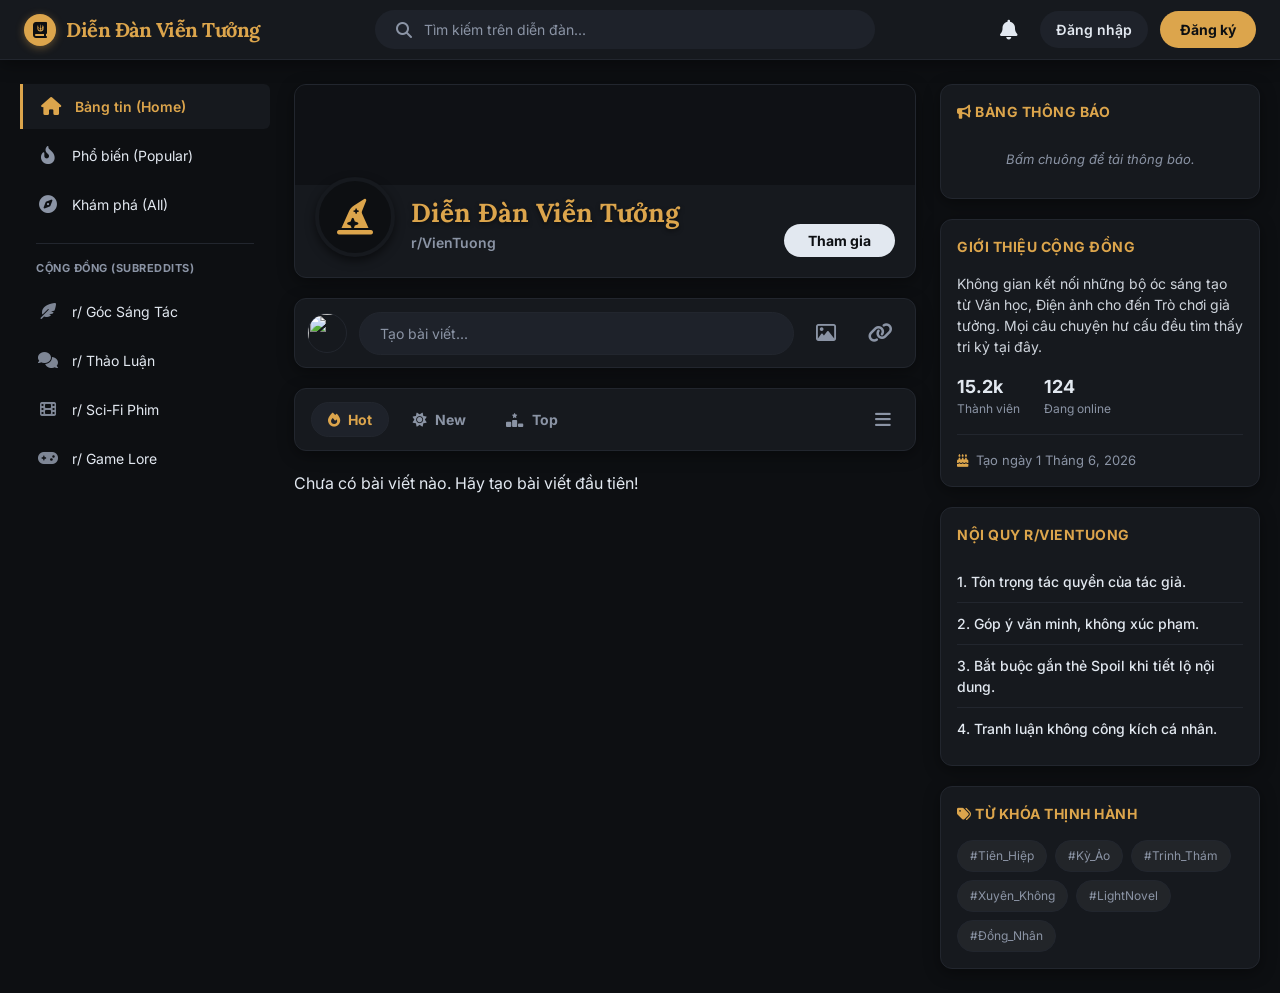
==== index.html @ e47eb73b "Dark-gold theme and layout revamp Unify login and site styles to a dark modern / dark-gold theme. Up" ====
﻿<!DOCTYPE html>
<html lang="vi">
<head>
    <meta charset="UTF-8">
    <meta name="viewport" content="width=device-width, initial-scale=1.0">
    <title>Diễn Đàn Viễn Tưởng</title>
    <link rel="stylesheet" href="css/style.css">
    <link rel="stylesheet" href="https://cdnjs.cloudflare.com/ajax/libs/font-awesome/6.5.1/css/all.min.css" />
</head>
<body>

    <header class="header">
        <div class="header-content">
            <a href="index.html" class="logo">
                <div class="logo-icon-bg"><i class="fa-solid fa-book-journal-whills"></i></div>
                <span>Diễn Đàn Viễn Tưởng</span>
            </a>

            <form id="searchForm" class="search-bar">
                <i class="fa-solid fa-magnifying-glass"></i>
                <input type="text" id="searchInput" placeholder="Tìm kiếm trên diễn đàn...">
            </form>

            <div class="header-actions">
                <div class="notifications">
                    <button id="notifToggle" class="btn-notif">
                        <i class="fa-solid fa-bell"></i>
                        <span id="notifCount" class="notif-count hidden">0</span>
                    </button>
                </div>

                <div id="userInfo" class="user-info hidden">
                    <img id="userAvatar" src="https://images.unsplash.com/photo-1534528741775-53994a69daeb?q=80&w=100&auto=format&fit=crop" class="user-avatar" alt="User">
                    <div class="user-text">
                        <span id="userName" class="user-name">Administrator</span>
                        <span class="user-karma">1.2k karma</span>
                    </div>
                    <a id="adminLink" href="admin.html" class="btn-admin hidden">Admin</a>
                    <button id="logoutButton" class="btn-logout"><i class="fa-solid fa-arrow-right-from-bracket"></i></button>
                </div>
                
                <a href="./login.html" id="loginBtn" class="btn-login">Đăng nhập</a>
                <a href="./register.html" id="registerBtn" class="btn-register">Đăng ký</a>
            </div>
        </div>
    </header>

    <div class="app-container">
        
        <aside class="sidebar">
            <nav class="nav-menu">
                <ul class="menu-group">
                    <li><a href="index.html" class="active"><i class="fa-solid fa-house"></i> Bảng tin (Home)</a></li>
                    <li><a href="popular.html"><i class="fa-solid fa-fire-flame-curved"></i> Phổ biến (Popular)</a></li>
                    <li><a href="discover.html"><i class="fa-solid fa-compass"></i> Khám phá (All)</a></li>
                </ul>

                <div class="nav-divider"></div>
                <h4 class="nav-title">CỘNG ĐỒNG (SUBREDDITS)</h4>
                
                <ul class="menu-group">
                    <li><a href="#"><i class="fa-solid fa-feather-pointed sub-icon"></i> r/ Góc Sáng Tác</a></li>
                    <li><a href="#"><i class="fa-solid fa-comments sub-icon"></i> r/ Thảo Luận</a></li>
                    <li><a href="#"><i class="fa-solid fa-film sub-icon"></i> r/ Sci-Fi Phim</a></li>
                    <li><a href="#"><i class="fa-solid fa-gamepad sub-icon"></i> r/ Game Lore</a></li>
                </ul>
            </nav>
        </aside>

        <main class="main-content">
            
            <div class="subreddit-header">
                <div class="sub-banner"></div>
                <div class="sub-info-bar">
                    <div class="sub-icon-large"><i class="fa-solid fa-hat-wizard"></i></div>
                    <div class="sub-titles">
                        <h1 class="sub-name">Diễn Đàn Viễn Tưởng</h1>
                        <p class="sub-slug">r/VienTuong</p>
                    </div>
                    <button class="btn-join">Tham gia</button>
                </div>
            </div>

            <div class="post-toolbar reddit-create-bar">
                <img src="https://images.unsplash.com/photo-1506794778202-cad84cf45f1d?q=80&w=100&auto=format&fit=crop" class="toolbar-avatar" alt="">
                <button id="openCreatePost" class="btn-create-input">Tạo bài viết...</button>
                <button class="icon-btn"><i class="fa-regular fa-image"></i></button>
                <button class="icon-btn"><i class="fa-solid fa-link"></i></button>
            </div>

            <div id="createPostCard" class="create-post-card hidden">
                <div class="create-header">
                    <h3>Tạo bài viết</h3>
                    <button class="btn-draft">Bản nháp</button>
                </div>
                <form id="createPostForm" class="create-post-form">
                    <input id="postCommunity" type="text" class="input-title" placeholder="Chọn cộng đồng (vd: r/VienTuong)" required>
                    <input id="postTitle" type="text" class="input-title" placeholder="Tiêu đề" required>
                    
                    <div class="format-toolbar">
                        <i class="fa-solid fa-bold"></i><i class="fa-solid fa-italic"></i><i class="fa-solid fa-link"></i>
                    </div>
                    <textarea id="postContent" placeholder="Nội dung (tùy chọn)..." rows="6" required></textarea>
                    
                    <input id="postImage" type="url" class="input-title" placeholder="URL ảnh (tùy chọn)">
                    
                    <div class="form-footer">
                        <button type="submit" class="btn-submit">Đăng bài</button>
                    </div>
                </form>
            </div>

            <form id="filterForm" class="feed-filters reddit-filters">
                <button type="button" class="filter-btn active" data-filter="trending"><i class="fa-solid fa-fire"></i> Hot</button>
                <button type="button" class="filter-btn" data-filter="newest"><i class="fa-solid fa-sun"></i> New</button>
                <button type="button" class="filter-btn" data-filter="top"><i class="fa-solid fa-ranking-star"></i> Top</button>
                <button class="layout-btn"><i class="fa-solid fa-bars"></i></button>
            </form>

            <div class="post-feed" id="post-feed-container"></div>
        </main>

        <aside class="right-widgets">
            
            <div class="widget-card">
                <h4 class="widget-title"><i class="fa-solid fa-bullhorn"></i> Bảng Thông Báo</h4>
                <div class="notif-board-content hidden" id="notifDropdown">
                    <p class="notif-empty">Bấm chuông để tải thông báo.</p>
                </div>
            </div>

            <div class="widget-card about-community">
                <div class="about-header">
                    <h4 class="widget-title">Giới thiệu cộng đồng</h4>
                </div>
                <p class="about-desc">Không gian kết nối những bộ óc sáng tạo từ Văn học, Điện ảnh cho đến Trò chơi giả tưởng. Mọi câu chuyện hư cấu đều tìm thấy tri kỷ tại đây.</p>
                <div class="about-stats">
                    <div class="stat"><span class="num">15.2k</span><span class="label">Thành viên</span></div>
                    <div class="stat"><span class="num">124</span><span class="label">Đang online</span></div>
                </div>
                <div class="about-date"><i class="fa-solid fa-cake-candles"></i> Tạo ngày 1 Tháng 6, 2026</div>
            </div>

            <div class="widget-card rules-card">
                <h4 class="widget-title">Nội quy r/VienTuong</h4>
                <ol class="reddit-rules">
                    <li>1. Tôn trọng tác quyền của tác giả.</li>
                    <li>2. Góp ý văn minh, không xúc phạm.</li>
                    <li>3. Bắt buộc gắn thẻ Spoil khi tiết lộ nội dung.</li>
                    <li>4. Tranh luận không công kích cá nhân.</li>
                </ol>
            </div>

            <div class="widget-card">
                <h4 class="widget-title"><i class="fa-solid fa-tags"></i> Từ khóa thịnh hành</h4>
                <div class="tag-cloud">
                    <span class="tag">#Tiên_Hiệp</span>
                    <span class="tag">#Kỳ_Ảo</span>
                    <span class="tag">#Trinh_Thám</span>
                    <span class="tag">#Xuyên_Không</span>
                    <span class="tag">#LightNovel</span>
                    <span class="tag">#Đồng_Nhân</span>
                </div>
            </div>

        </aside>

    </div>

    <template id="postTemplate">
        <div class="post-card js-post-card reddit-post-card" data-post-id="" data-tags="">
            
            <div class="vote-column">
                <button class="vote-btn upvote"><i class="fa-solid fa-caret-up"></i></button>
                <span class="vote-count js-like-count">0</span>
                <button class="vote-btn downvote"><i class="fa-solid fa-caret-down"></i></button>
            </div>

            <div class="post-content-area">
                <div class="post-header">
                    <img src="" class="user-avatar-small js-avatar" alt="User">
                    <div class="post-meta">
                        <span class="post-community">r/VienTuong</span>
                        <span class="separator">•</span>
                        <span class="post-author">Đăng bởi u/<span class="js-author">Author</span></span>
                        <span class="post-time js-time">Time</span>
                    </div>
                    <button class="btn-join-small js-btn-options"><i class="fa-solid fa-ellipsis"></i></button>
                </div>

                <h2 class="post-title js-title">Tiêu đề bài viết</h2>
                <div class="post-tags js-tags-container"></div>
                <p class="post-snippet js-content">Nội dung bài viết...</p>
                <img class="post-image js-image hidden" src="" alt="Ảnh bài viết">
                
                <div class="post-actions">
                    <button class="action-btn js-btn-like" style="display:none;"></button> 
                    <button class="action-btn js-btn-comment">
                        <i class="fa-regular fa-message"></i> 
                        <span class="js-comment-count">0</span> Bình luận
                    </button>
                    <button class="action-btn js-btn-share">
                        <i class="fa-solid fa-share"></i> Chia sẻ
                    </button>
                    <button class="action-btn">
                        <i class="fa-regular fa-bookmark"></i> Lưu
                    </button>
                </div>
            </div>
        </div>
    </template>

    <script type="module" src="js/main.js"></script>
</body>
</html>
---- css/style.css ----
/* =========================================
   DIỄN ĐÀN VIỄN TƯỞNG - REDDIT LAYOUT + DARK GOLD THEME
   Bản Phối Trộn Hoàn Hảo (UI Mạng xã hội + Vibe Viễn Tưởng)
   ========================================= */

@import url('https://fonts.googleapis.com/css2?family=Inter:wght@400;500;600;700&family=Lora:ital,wght@0,400;0,600;0,700;1,400&display=swap');

:root {
    --bg-body: #0D0F12;       
    --bg-surface: #16191E;    
    --bg-hover: #1E222A;      
    --text-main: #E2E8F0;     
    --text-muted: #8B94A5;    
    --border: #22262E;        
    --primary: #DCA54C;       
    --primary-hover: #C59342;
    --primary-bg: rgba(220, 165, 76, 0.1); 
    --danger: #EF4444;   
    --radius-sm: 6px;
    --radius-md: 12px;
    --radius-pill: 9999px;
    --shadow-soft: 0 4px 16px rgba(0, 0, 0, 0.4);
}

* { margin: 0; padding: 0; box-sizing: border-box; font-family: 'Inter', sans-serif; }
body { background-color: var(--bg-body); color: var(--text-main); line-height: 1.5; overflow-y: scroll; overflow-x: hidden; }
a { text-decoration: none; color: inherit; }
.hidden { display: none !important; }

.logo span, .sub-name, .elegant-title { font-family: 'Lora', serif; font-weight: 700; color: var(--primary); }

/* HEADER */
.header { background-color: var(--bg-surface); border-bottom: 1px solid var(--border); position: fixed; top: 0; left: 0; width: 100%; height: 60px; z-index: 100; box-shadow: var(--shadow-soft);}
.header-content { max-width: 100%; padding: 0 24px; height: 100%; display: flex; align-items: center; justify-content: space-between; gap: 16px; }

.logo { display: flex; align-items: center; gap: 10px; font-size: 20px; letter-spacing: -0.5px;}
.logo-icon-bg { background: var(--primary); color: #0D0F12; width: 32px; height: 32px; border-radius: 50%; display: flex; align-items: center; justify-content: center; font-size: 16px; box-shadow: 0 2px 8px rgba(220, 165, 76, 0.4);}

/* Search Bar */
.search-bar { display: flex; align-items: center; background: var(--bg-hover); border-radius: var(--radius-pill); padding: 10px 20px; width: 100%; max-width: 500px; border: 1px solid transparent; transition: 0.2s; }
.search-bar:hover, .search-bar:focus-within { background: var(--bg-body); border-color: var(--primary); box-shadow: 0 0 0 2px var(--primary-bg);}
.search-bar i { color: var(--text-muted); margin-right: 12px; font-size: 16px;}
.search-bar input { border: none; background: transparent; outline: none; width: 100%; font-size: 14px; color: var(--text-main); }
.search-bar input::placeholder { color: var(--text-muted); }

.header-actions { display: flex; align-items: center; gap: 12px; }

.btn-notif { background: transparent; border: none; font-size: 20px; color: var(--text-main); cursor: pointer; padding: 6px 10px; border-radius: var(--radius-sm); transition: 0.2s; position: relative;}
.btn-notif:hover { background: var(--bg-hover); color: var(--primary);}
.notif-count { position: absolute; top: 2px; right: 2px; background: var(--danger); color: white; font-size: 10px; font-weight: bold; padding: 0 4px; border-radius: var(--radius-pill); }

.user-info { display: flex; align-items: center; gap: 8px; padding: 4px 10px; border-radius: var(--radius-pill); border: 1px solid transparent; cursor: pointer; transition: 0.2s;}
.user-info:hover { background: var(--bg-hover); border-color: var(--border); }
.user-avatar { width: 30px; height: 30px; border-radius: 50%; object-fit: cover; background: var(--bg-body); border: 1px solid var(--border); color: transparent; text-indent: -9999px;}
.user-text { display: flex; flex-direction: column; }
.user-name { font-size: 13px; font-weight: 600; color: var(--text-main); }
.user-karma { font-size: 11px; color: var(--primary); }

.btn-logout { background: transparent; border: none; color: var(--text-muted); cursor: pointer; padding: 6px 10px; border-radius: var(--radius-sm); transition: 0.2s;}
.btn-logout:hover { background: var(--bg-hover); color: var(--danger); }

.btn-login { font-weight: 600; font-size: 14px; padding: 8px 16px; border-radius: var(--radius-pill); background: var(--bg-hover); color: var(--text-main); transition: 0.2s;}
.btn-login:hover { background: var(--border); color: var(--primary);}
.btn-register { background: var(--primary); color: #0D0F12; font-weight: 700; font-size: 14px; padding: 8px 20px; border-radius: var(--radius-pill); transition: 0.2s;}
.btn-register:hover { background: var(--primary-hover); transform: translateY(-1px);}

/* APP CONTAINER */
.app-container { display: flex; justify-content: center; max-width: 1240px; margin: 60px auto 0; padding: 24px 0; gap: 24px; }

/* SIDEBAR */
.sidebar { width: 250px; position: sticky; top: 84px; align-self: flex-start; }
.nav-menu ul { list-style: none; display: flex; flex-direction: column; gap: 4px;}
.nav-menu li a { display: flex; align-items: center; gap: 12px; padding: 12px 16px; border-radius: var(--radius-sm); color: var(--text-main); font-size: 14px; transition: 0.2s;}
.nav-menu li a i { font-size: 18px; width: 24px; color: var(--text-muted); transition: 0.2s; text-align: center;}
.nav-menu li a:hover { background: var(--bg-surface); color: var(--primary);}
.nav-menu li a:hover i { color: var(--primary); }
.nav-menu li a.active { background: var(--bg-surface); font-weight: 600; color: var(--primary); border-left: 3px solid var(--primary); border-radius: 0 var(--radius-sm) var(--radius-sm) 0;}
.nav-menu li a.active i { color: var(--primary); }

.nav-divider { height: 1px; background: var(--border); margin: 16px; }
.nav-title { font-size: 11px; font-weight: 700; color: var(--text-muted); text-transform: uppercase; margin: 0 0 12px 16px; letter-spacing: 0.5px;}
.sub-icon { color: var(--primary); font-size: 16px !important; font-weight: 700; opacity: 0.9;}

/* MAIN CONTENT */
.main-content { flex-grow: 1; max-width: 680px !important; }

/* SUBREDDIT HEADER */
.subreddit-header { background: var(--bg-surface); border: 1px solid var(--border); border-radius: var(--radius-md); margin-bottom: 20px; overflow: hidden; box-shadow: var(--shadow-soft);}
.sub-banner { height: 100px; background: url('https://images.unsplash.com/photo-1481627834876-b7833e8f5570?q=80&w=800&auto=format&fit=crop') center/cover; position: relative;}
.sub-banner::before { content: ''; position: absolute; inset: 0; background: rgba(13, 15, 18, 0.7); }
.sub-info-bar { padding: 12px 20px 20px; display: flex; align-items: flex-end; gap: 16px; position: relative; }
.sub-icon-large { width: 80px; height: 80px; border-radius: 50%; border: 4px solid var(--bg-surface); background: var(--bg-body); color: var(--primary); display: flex; justify-content: center; align-items: center; font-size: 36px; margin-top: -48px; z-index: 2; box-shadow: 0 4px 10px rgba(0,0,0,0.5);}
.sub-titles { flex-grow: 1; margin-bottom: 4px;}
.sub-name { font-size: 26px; line-height: 1.2; text-shadow: 0 2px 4px rgba(0,0,0,0.5);}
.sub-slug { font-size: 14px; font-weight: 600; color: var(--text-muted); margin-top: 4px; }
.btn-join { background: var(--text-main); color: var(--bg-body); border: none; padding: 8px 24px; border-radius: var(--radius-pill); font-weight: 700; font-size: 14px; cursor: pointer; transition: 0.2s;}
.btn-join:hover { background: white; transform: translateY(-1px);}

/* CREATE POST BAR */
.reddit-create-bar { display: flex; align-items: center; gap: 12px; background: var(--bg-surface); border: 1px solid var(--border); border-radius: var(--radius-md); padding: 12px; margin-bottom: 20px; box-shadow: var(--shadow-soft);}
.toolbar-avatar { width: 40px; height: 40px; border-radius: 50%; object-fit: cover; border: 1px solid var(--border); color: transparent;}
.btn-create-input { flex-grow: 1; background: var(--bg-hover); border: 1px solid var(--border); border-radius: var(--radius-pill); padding: 12px 20px; color: var(--text-muted); text-align: left; cursor: pointer; transition: 0.2s; font-size: 14px;}
.btn-create-input:hover { background: var(--bg-body); border-color: var(--primary); color: var(--text-main);}
.icon-btn { background: transparent; border: none; color: var(--text-muted); font-size: 20px; padding: 10px; border-radius: 50%; cursor: pointer; transition: 0.2s;}
.icon-btn:hover { background: var(--bg-hover); color: var(--primary);}

/* FORM ĐĂNG BÀI ẨN */
.create-post-card { background: var(--bg-surface); border: 1px solid var(--border); border-radius: var(--radius-md); padding: 20px; margin-bottom: 20px; box-shadow: var(--shadow-soft);}
.create-header { display: flex; justify-content: space-between; align-items: center; border-bottom: 1px solid var(--border); padding-bottom: 16px; margin-bottom: 16px; }
.create-header h3 { font-size: 18px; font-weight: 700; color: var(--primary); }
.btn-draft { background: transparent; border: 1px solid var(--text-muted); color: var(--text-main); padding: 6px 16px; border-radius: var(--radius-pill); font-weight: 600; font-size: 12px; cursor: pointer;}
.btn-draft:hover { border-color: var(--text-main); }
.create-post-form { display: flex; flex-direction: column; gap: 12px; }
.input-title { width: 100%; background: var(--bg-body); border: 1px solid var(--border); border-radius: var(--radius-sm); padding: 12px 16px; color: var(--text-main); font-size: 14px;}
.input-title:focus { border-color: var(--primary); outline: none; box-shadow: 0 0 0 2px var(--primary-bg);}
.format-toolbar { background: var(--bg-hover); padding: 10px 16px; border: 1px solid var(--border); border-bottom: none; border-radius: var(--radius-sm) var(--radius-sm) 0 0; display: flex; gap: 16px; color: var(--text-muted);}
#postContent { width: 100%; background: var(--bg-body); border: 1px solid var(--border); border-radius: 0 0 var(--radius-sm) var(--radius-sm); padding: 16px; color: var(--text-main); font-size: 15px; outline: none; resize: vertical; line-height: 1.6;}
#postContent:focus { border-color: var(--primary); }
.form-footer { display: flex; justify-content: flex-end; padding-top: 8px;}
.btn-submit { background: var(--primary); color: #0D0F12; padding: 10px 24px; border: none; border-radius: var(--radius-pill); font-weight: 700; cursor: pointer; transition: 0.2s;}
.btn-submit:hover { background: var(--primary-hover); transform: translateY(-2px);}

/* BỘ LỌC REDDIT */
.reddit-filters { display: flex; gap: 8px; align-items: center; background: var(--bg-surface); border: 1px solid var(--border); border-radius: var(--radius-md); padding: 12px 16px; margin-bottom: 20px; box-shadow: var(--shadow-soft);}
.filter-btn { background: transparent; border: none; color: var(--text-muted); font-size: 14px; font-weight: 700; padding: 8px 16px; border-radius: var(--radius-pill); display: flex; align-items: center; gap: 8px; cursor: pointer; transition: 0.2s;}
.filter-btn:hover { background: var(--bg-hover); color: var(--text-main);}
.filter-btn.active { background: var(--bg-hover); color: var(--primary); border: 1px solid var(--border);}
.layout-btn { margin-left: auto; background: transparent; border: none; color: var(--text-muted); font-size: 18px; padding: 8px; cursor: pointer; border-radius: 50%;}
.layout-btn:hover { background: var(--bg-hover); color: var(--text-main);}

/* =========================================
   POST CARD (BÀI VIẾT)
   ========================================= */
.post-feed { display: flex; flex-direction: column; gap: 16px; }
.reddit-post-card { background: var(--bg-surface); border: 1px solid var(--border); border-radius: var(--radius-md); display: flex; transition: 0.2s; box-shadow: var(--shadow-soft);}
.reddit-post-card:hover { border-color: var(--primary); }

.vote-column { width: 44px; background: rgba(0,0,0,0.2); border-radius: var(--radius-md) 0 0 var(--radius-md); display: flex; flex-direction: column; align-items: center; padding: 12px 0; gap: 2px; border-right: 1px solid var(--border);}
.vote-btn { background: transparent; border: none; color: var(--text-muted); font-size: 24px; padding: 4px; cursor: pointer; transition: 0.2s;}
.vote-btn:hover { color: var(--primary); transform: scale(1.1);}
.vote-count { font-size: 14px; font-weight: 700; color: var(--text-main); margin: 4px 0;}

.post-content-area { flex-grow: 1; padding: 12px 16px 12px 12px; }
.post-header { display: flex; align-items: center; gap: 8px; margin-bottom: 12px; }
.user-avatar-small { width: 24px; height: 24px; border-radius: 50%; object-fit: cover; background: var(--bg-body); border: 1px solid var(--border); color: transparent;}
.post-meta { display: flex; align-items: center; gap: 8px; font-size: 13px; }
.post-community { font-weight: 700; color: var(--text-main); }
.separator { color: var(--text-muted); font-size: 10px;}
.post-author, .post-time { color: var(--text-muted); }
.post-header .js-btn-options { margin-left: auto; background: transparent; border: none; color: var(--text-muted); cursor: pointer; padding: 6px; border-radius: 50%; transition: 0.2s;}
.post-header .js-btn-options:hover { background: var(--bg-hover); color: var(--text-main);}

.post-title { font-size: 20px; font-weight: 600; color: var(--text-main); margin-bottom: 12px; line-height: 1.3;}
.post-tags { display: flex; flex-wrap: wrap; gap: 6px; margin-bottom: 12px; }
.post-tag { background: var(--bg-body); color: var(--text-muted); font-size: 12px; padding: 4px 10px; border-radius: var(--radius-pill); font-weight: 600; border: 1px solid var(--border);}
.post-tag:hover { border-color: var(--primary); color: var(--primary); }

.post-snippet { font-size: 15px; color: var(--text-main); line-height: 1.6; margin-bottom: 16px; }
.post-image { width: 100%; max-height: 500px; object-fit: contain; background: black; border-radius: var(--radius-sm); border: 1px solid var(--border); margin-bottom: 16px; }

.post-actions { display: flex; align-items: center; gap: 8px; }
.action-btn { background: transparent; border: none; padding: 8px 12px; border-radius: var(--radius-sm); display: flex; align-items: center; gap: 8px; color: var(--text-muted); font-size: 13px; font-weight: 700; cursor: pointer; transition: 0.2s;}
.action-btn i { font-size: 18px; }
.action-btn:hover { background: var(--bg-hover); color: var(--text-main);}


/* =========================================
   VŨ KHÍ TỐI THƯỢNG: FIX LỖI BÌNH LUẬN TRẮNG TOÁT
   Dùng !important để chém bay Inline Style của JS cũ
   ========================================= */
.post-comments { 
    margin: 12px 0 0 0; 
    padding-top: 16px; 
    border-top: 1px dashed var(--border); 
}
.comment-list { display: flex; flex-direction: column; gap: 12px; margin-bottom: 16px; }

/* Bắt buộc dùng !important để ép khuôn Dark Mode */
.comment-item { 
    background: var(--bg-body) !important; /* Đè màu trắng #F8FAFC của JS */
    padding: 12px 16px !important; 
    border-radius: var(--radius-sm) !important; 
    border: 1px solid var(--border) !important; 
    margin-bottom: 0 !important; 
}
.comment-header { 
    display: flex !important; align-items: center !important; gap: 12px !important; margin-bottom: 8px !important; 
}
.comment-header strong { 
    font-size: 14px !important; color: var(--primary) !important; 
}
.comment-header span { 
    font-size: 11px !important; color: var(--text-muted) !important; font-style: italic !important;
}
.comment-item p { 
    font-size: 14px !important; color: var(--text-main) !important; line-height: 1.5 !important; margin: 0 !important;
}

/* Form nhập bình luận bên dưới */
.comment-form { 
    display: flex; flex-direction: column; gap: 12px; 
    background: var(--bg-body); padding: 16px; 
    border-radius: var(--radius-sm); border: 1px solid var(--border);
}
.comment-username, .comment-input { 
    width: 100%; background: var(--bg-surface); 
    border: 1px solid var(--border); border-radius: var(--radius-sm); 
    padding: 10px 14px; color: var(--text-main); font-size: 14px; 
    outline: none; transition: 0.2s;
}
.comment-username::placeholder, .comment-input::placeholder { color: var(--text-muted); }
.comment-username:focus, .comment-input:focus { 
    border-color: var(--primary); box-shadow: 0 0 0 2px var(--primary-bg);
}
.comment-input { resize: vertical; min-height: 80px;}
.comment-form .btn-submit { 
    align-self: flex-end; background: var(--primary); color: #0D0F12; 
    padding: 8px 20px; border: none; border-radius: var(--radius-pill); 
    font-weight: 700; cursor: pointer; transition: 0.2s; font-size: 13px;
}
.comment-form .btn-submit:hover { background: var(--primary-hover); transform: translateY(-2px);}


/* =========================================
   CỘT 3 WIDGETS BÊN PHẢI
   ========================================= */
.right-widgets { width: 320px; position: sticky; top: 84px; align-self: flex-start; display: flex; flex-direction: column; gap: 20px; }
.widget-card { background: var(--bg-surface); border: 1px solid var(--border); border-radius: var(--radius-md); padding: 16px; box-shadow: var(--shadow-soft);}
.widget-title, .about-header h4 { font-size: 14px; color: var(--primary); text-transform: uppercase; font-weight: 700; margin-bottom: 16px; letter-spacing: 0.5px;}

/* Giới thiệu cộng đồng */
.about-desc { font-size: 14px; color: var(--text-main); margin-bottom: 16px; line-height: 1.5; opacity: 0.9;}
.about-stats { display: flex; gap: 24px; margin-bottom: 16px; border-bottom: 1px solid var(--border); padding-bottom: 16px;}
.stat { display: flex; flex-direction: column; }
.stat .num { font-size: 18px; font-weight: 700; color: var(--text-main);}
.stat .label { font-size: 12px; color: var(--text-muted);}
.about-date { font-size: 13px; color: var(--text-muted); display: flex; align-items: center; gap: 8px;}
.about-date i { color: var(--primary); }

/* Nội quy */
.reddit-rules { list-style: none; padding: 0; }
.reddit-rules li { font-size: 14px; color: var(--text-main); padding: 10px 0; border-bottom: 1px solid var(--border); font-weight: 500;}
.reddit-rules li:last-child { border-bottom: none; }

/* Thông Báo (JS) */
.notif-board-content { display: flex !important; flex-direction: column; max-height: 300px; overflow-y: auto; }
.notif-empty { text-align: center; color: var(--text-muted); font-size: 13px; padding: 12px 0; font-style: italic;}
.notif-item { padding: 12px 0; border-bottom: 1px dashed var(--border); }
.notif-item:last-child { border-bottom: none; }
.notif-title { font-weight: 700; font-size: 14px; color: var(--text-main); margin-bottom: 4px;}
.notif-message { font-size: 13px; color: var(--text-muted); line-height: 1.5; margin-bottom: 6px;}
.notif-time { font-size: 11px; color: var(--primary); font-style: italic;}

/* Từ khóa Dark Mode */
.tag-cloud { display: flex; flex-wrap: wrap; gap: 8px; }
.tag { background: rgba(255, 255, 255, 0.05); color: var(--text-muted); font-size: 12px; padding: 6px 12px; border-radius: var(--radius-pill); cursor: pointer; transition: 0.2s; border: 1px solid var(--border);}
.tag:hover { border-color: var(--primary); color: var(--primary); background: rgba(220, 165, 76, 0.1); }

@media (max-width: 1024px) { .right-widgets { display: none; } }
@media (max-width: 768px) { .sidebar { display: none; } }
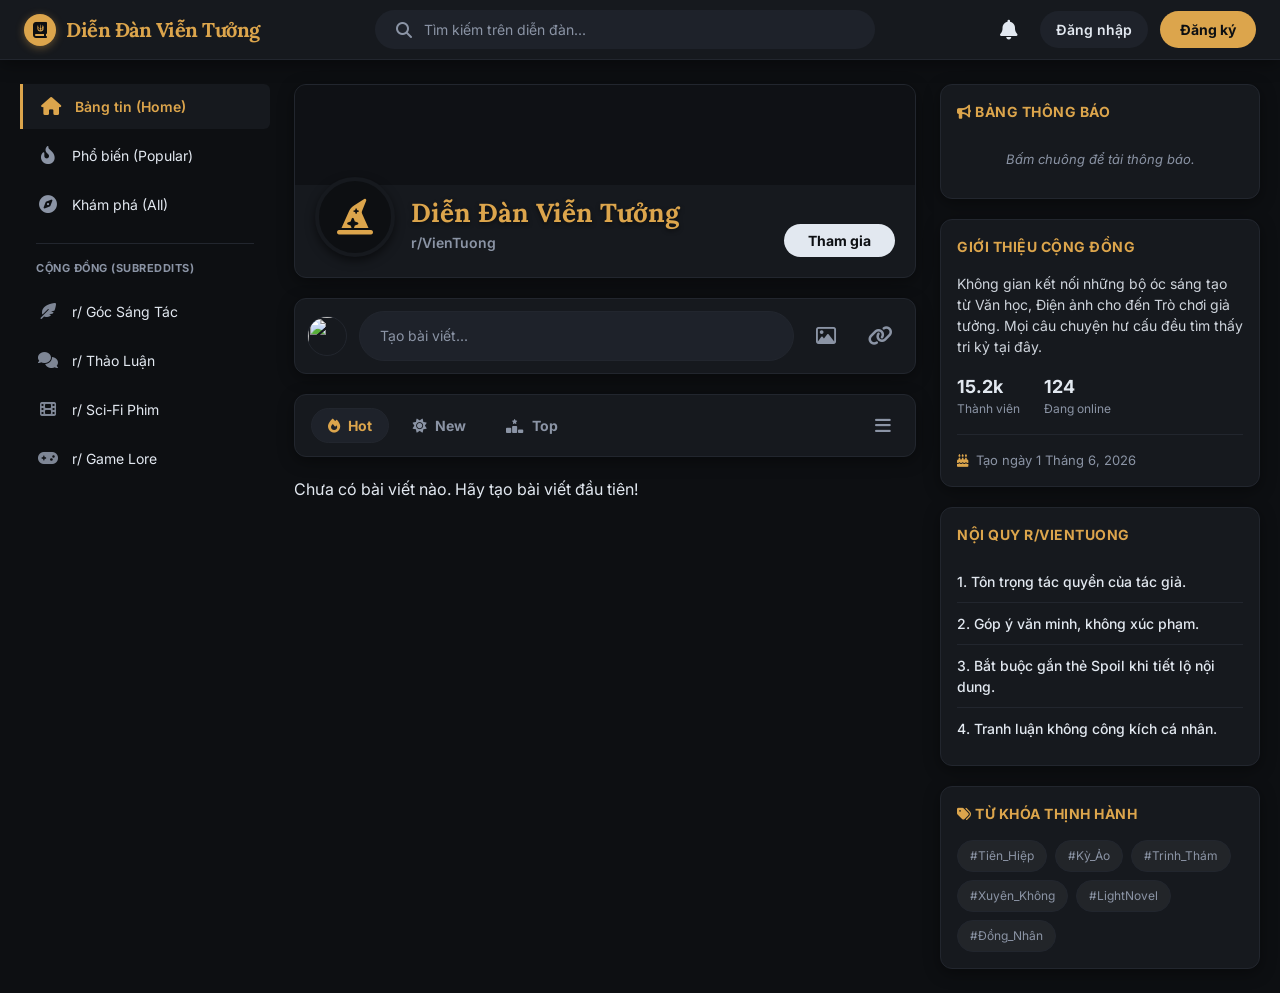
==== commit e2e9e64e: "Revamp post creation UI and link flows Replace the in-page post detail/form with a dedicated Create " ====
--- a/index.html
+++ b/index.html
@@ -83,31 +83,11 @@
 
             <div class="post-toolbar reddit-create-bar">
                 <img src="https://images.unsplash.com/photo-1506794778202-cad84cf45f1d?q=80&w=100&auto=format&fit=crop" class="toolbar-avatar" alt="">
-                <button id="openCreatePost" class="btn-create-input">Tạo bài viết...</button>
-                <button class="icon-btn"><i class="fa-regular fa-image"></i></button>
-                <button class="icon-btn"><i class="fa-solid fa-link"></i></button>
-            </div>
-
-            <div id="createPostCard" class="create-post-card hidden">
-                <div class="create-header">
-                    <h3>Tạo bài viết</h3>
-                    <button class="btn-draft">Bản nháp</button>
-                </div>
-                <form id="createPostForm" class="create-post-form">
-                    <input id="postCommunity" type="text" class="input-title" placeholder="Chọn cộng đồng (vd: r/VienTuong)" required>
-                    <input id="postTitle" type="text" class="input-title" placeholder="Tiêu đề" required>
-                    
-                    <div class="format-toolbar">
-                        <i class="fa-solid fa-bold"></i><i class="fa-solid fa-italic"></i><i class="fa-solid fa-link"></i>
-                    </div>
-                    <textarea id="postContent" placeholder="Nội dung (tùy chọn)..." rows="6" required></textarea>
-                    
-                    <input id="postImage" type="url" class="input-title" placeholder="URL ảnh (tùy chọn)">
-                    
-                    <div class="form-footer">
-                        <button type="submit" class="btn-submit">Đăng bài</button>
-                    </div>
-                </form>
+                
+                <a href="create-post.html" class="btn-create-input" style="display: block; text-decoration: none; line-height: 24px;">Tạo bài viết...</a>
+                
+                <a href="create-post.html" class="icon-btn"><i class="fa-regular fa-image"></i></a>
+                <a href="create-post.html" class="icon-btn"><i class="fa-solid fa-link"></i></a>
             </div>
 
             <form id="filterForm" class="feed-filters reddit-filters">
@@ -188,17 +168,26 @@
                     <button class="btn-join-small js-btn-options"><i class="fa-solid fa-ellipsis"></i></button>
                 </div>
 
-                <h2 class="post-title js-title">Tiêu đề bài viết</h2>
+                <a href="post-detail.html" class="post-title-link js-detail-link" style="text-decoration: none;">
+                    <h2 class="post-title js-title">Tiêu đề bài viết</h2>
+                </a>
+                
                 <div class="post-tags js-tags-container"></div>
-                <p class="post-snippet js-content">Nội dung bài viết...</p>
-                <img class="post-image js-image hidden" src="" alt="Ảnh bài viết">
+                
+                <a href="post-detail.html" class="post-snippet-link js-detail-link" style="text-decoration: none;">
+                    <p class="post-snippet js-content">Nội dung bài viết...</p>
+                </a>
+                
+                <img class="post-image js-image hidden" src="" alt="Ảnh bài viết" style="cursor: pointer;">
                 
                 <div class="post-actions">
                     <button class="action-btn js-btn-like" style="display:none;"></button> 
-                    <button class="action-btn js-btn-comment">
+                    
+                    <a href="post-detail.html" class="action-btn js-btn-comment js-detail-link" style="text-decoration: none;">
                         <i class="fa-regular fa-message"></i> 
                         <span class="js-comment-count">0</span> Bình luận
-                    </button>
+                    </a>
+                    
                     <button class="action-btn js-btn-share">
                         <i class="fa-solid fa-share"></i> Chia sẻ
                     </button>
--- a/css/style.css
+++ b/css/style.css
@@ -257,4 +257,238 @@
 .tag:hover { border-color: var(--primary); color: var(--primary); background: rgba(220, 165, 76, 0.1); }
 
 @media (max-width: 1024px) { .right-widgets { display: none; } }
-@media (max-width: 768px) { .sidebar { display: none; } }+@media (max-width: 768px) { .sidebar { display: none; } }
+/* --- CÂY BÌNH LUẬN REDDIT STYLE --- */
+.reddit-comment {
+    position: relative;
+    padding-left: 24px; /* Chừa không gian cho đường kẻ */
+    margin-bottom: 16px;
+}
+.comment-thread-line {
+    position: absolute;
+    left: 8px;
+    top: 36px; /* Bắt đầu từ dưới avatar */
+    bottom: -16px;
+    width: 2px;
+    background-color: var(--border);
+    cursor: pointer;
+    transition: 0.2s;
+}
+.comment-thread-line:hover { background-color: var(--primary); }
+
+.comment-header { display: flex; align-items: center; gap: 8px; margin-bottom: 8px; }
+.comment-author { font-weight: 600; font-size: 13px; color: var(--text-main); }
+.comment-time { font-size: 12px; color: var(--text-muted); }
+
+.comment-body p { font-size: 14px; color: var(--text-main); line-height: 1.5; margin-bottom: 8px;}
+.comment-actions { display: flex; align-items: center; gap: 4px; margin-bottom: 12px;}
+
+/* Reply thò thụt vào trong */
+.nested-reply {
+    margin-top: 16px;
+    margin-bottom: 0;
+}
+/* =========================================
+   STYLE DÀNH RIÊNG CHO TRANG TẠO BÀI VIẾT (CREATE POST)
+   ========================================= */
+
+.create-post-header {
+    display: flex; justify-content: space-between; align-items: center;
+    border-bottom: 1px solid var(--border); padding-bottom: 12px; margin-bottom: 20px;
+}
+.create-post-header .page-title {
+    font-size: 18px; font-weight: 600; color: var(--text-main); font-family: 'Inter', sans-serif;
+}
+.btn-draft-top {
+    background: transparent; border: none; color: var(--primary);
+    font-weight: 700; font-size: 12px; cursor: pointer; display: flex; align-items: center; gap: 6px;
+}
+.draft-count { background: var(--border); color: var(--text-main); padding: 2px 6px; border-radius: 4px;}
+
+/* Chọn cộng đồng */
+.community-selector { margin-bottom: 16px; width: 300px; }
+.selector-box {
+    background: var(--bg-surface); border: 1px solid var(--border); border-radius: var(--radius-sm);
+    padding: 10px 16px; display: flex; align-items: center; justify-content: space-between;
+    cursor: pointer; color: var(--text-main); transition: 0.2s;
+}
+.selector-box:hover { border-color: var(--text-muted); }
+.selector-left { display: flex; align-items: center; gap: 10px; font-size: 14px; font-weight: 600; }
+.selector-left i { color: var(--text-muted); font-size: 18px;}
+
+/* Hộp nội dung chính */
+.create-box-main {
+    background: var(--bg-surface); border: 1px solid var(--border);
+    border-radius: var(--radius-md); overflow: hidden; box-shadow: var(--shadow-soft);
+}
+
+/* Tabs */
+.create-tabs { display: flex; border-bottom: 1px solid var(--border); }
+.tab-btn {
+    flex: 1; background: transparent; border: none; padding: 14px;
+    color: var(--text-muted); font-weight: 600; font-size: 14px; cursor: pointer;
+    display: flex; justify-content: center; align-items: center; gap: 8px;
+    border-bottom: 2px solid transparent; transition: 0.2s;
+}
+.tab-btn:hover { background: var(--bg-hover); color: var(--text-main); }
+.tab-btn.active { color: var(--text-main); border-bottom-color: var(--text-main); background: rgba(255,255,255,0.02); }
+
+/* Vùng nhập liệu */
+.create-form-area { padding: 16px; display: flex; flex-direction: column; gap: 12px; }
+
+.input-title-wrapper { position: relative; }
+.input-post-title {
+    width: 100%; background: var(--bg-body); border: 1px solid var(--border);
+    border-radius: var(--radius-sm); padding: 10px 60px 10px 16px;
+    color: var(--text-main); font-size: 14px; outline: none; transition: 0.2s;
+}
+.input-post-title:focus { border-color: var(--text-main); }
+.input-title-wrapper .char-count {
+    position: absolute; right: 16px; top: 50%; transform: translateY(-50%);
+    font-size: 12px; color: var(--text-muted); font-weight: 600;
+}
+
+/* Khung soạn thảo Rich Text */
+.rich-editor-wrapper {
+    border: 1px solid var(--border); border-radius: var(--radius-sm); overflow: hidden;
+    display: flex; flex-direction: column; transition: 0.2s;
+}
+.rich-editor-wrapper:focus-within { border-color: var(--text-main); }
+
+.editor-toolbar {
+    background: var(--bg-hover); padding: 8px 12px; border-bottom: 1px solid var(--border);
+    display: flex; align-items: center; gap: 4px; flex-wrap: wrap;
+}
+.tool-btn {
+    background: transparent; border: none; color: var(--text-muted); width: 28px; height: 28px;
+    border-radius: 4px; display: flex; justify-content: center; align-items: center; cursor: pointer; transition: 0.2s;
+}
+.tool-btn:hover { background: var(--border); color: var(--text-main); }
+.tool-divider { width: 1px; height: 16px; background: var(--border); margin: 0 8px; }
+
+.input-post-content {
+    width: 100%; background: var(--bg-body); border: none; padding: 16px;
+    color: var(--text-main); font-size: 14px; line-height: 1.6; min-height: 200px;
+    resize: vertical; outline: none; font-family: 'Inter', sans-serif;
+}
+
+/* Gắn Tag (Flair) */
+.post-options-bar { display: flex; gap: 8px; flex-wrap: wrap; margin-top: 4px; }
+.option-btn {
+    background: transparent; border: 1px solid var(--border); color: var(--text-muted);
+    padding: 6px 12px; border-radius: var(--radius-pill); font-size: 12px; font-weight: 600;
+    cursor: pointer; display: flex; align-items: center; gap: 6px; transition: 0.2s;
+}
+.option-btn:hover { border-color: var(--text-main); color: var(--text-main); }
+.flair-btn { background: var(--bg-hover); border-color: transparent; }
+.flair-btn:hover { background: var(--border); border-color: transparent;}
+
+/* Khu vực nút bấm cuối */
+.create-actions {
+    display: flex; justify-content: space-between; align-items: center; margin-top: 16px;
+    border-top: 1px solid var(--border); padding-top: 16px;
+}
+.btn-cancel { background: transparent; border: none; color: var(--danger); font-weight: 700; cursor: pointer; padding: 8px; }
+.btn-cancel:hover { text-decoration: underline; }
+.action-right { display: flex; gap: 12px; }
+.btn-save-draft {
+    background: transparent; border: 1px solid var(--text-main); color: var(--text-main);
+    padding: 8px 16px; border-radius: var(--radius-pill); font-weight: 700; font-size: 14px; cursor: pointer; transition: 0.2s;
+}
+.btn-save-draft:hover { background: var(--bg-hover); }
+.btn-submit-post {
+    background: var(--text-main); color: var(--bg-body); border: none;
+    padding: 8px 24px; border-radius: var(--radius-pill); font-weight: 700; font-size: 14px; cursor: pointer; transition: 0.2s;
+}
+.btn-submit-post:hover { opacity: 0.9; transform: translateY(-1px);}
+/* =========================================
+   GIAO DIỆN CHI TIẾT BÀI VIẾT (POST DETAIL THEATER MODE)
+   ========================================= */
+
+/* Ẩn Sidebar trái để lấy không gian cho nội dung */
+.post-detail-view .sidebar { display: none; }
+
+/* Mở rộng cột giữa lên 860px */
+.post-detail-view .main-content { 
+    max-width: 860px !important; 
+    margin: 0; /* Xóa margin auto để widget phải được xích lại gần */
+}
+
+/* Ép thẻ bài viết mất viền hover */
+.detailed-post { cursor: default; }
+.detailed-post:hover { border-color: var(--border); box-shadow: var(--shadow-soft); }
+
+.post-full-content { font-size: 15px; color: var(--text-main); line-height: 1.7; margin: 16px 0; }
+
+/* =========================================
+   KHU VỰC BÌNH LUẬN (REDDIT STYLE THREADS)
+   ========================================= */
+.comment-section { margin-top: 24px; border-top: 1px solid var(--border); padding-top: 24px; }
+
+/* Box viết bình luận */
+.comment-reply-box { margin-bottom: 32px; background: rgba(0,0,0,0.2); padding: 16px; border-radius: var(--radius-md); border: 1px solid var(--border);}
+.comment-reply-box textarea { 
+    width: 100%; background: var(--bg-body); border: 1px solid var(--border); 
+    border-radius: var(--radius-sm); padding: 12px; color: var(--text-main); 
+    font-size: 14px; min-height: 100px; resize: vertical; outline: none; 
+    margin-bottom: 12px; font-family: 'Inter', sans-serif; transition: 0.2s;
+}
+.comment-reply-box textarea:focus { border-color: var(--primary); box-shadow: 0 0 0 2px var(--primary-bg);}
+.btn-submit-comment {
+    background: var(--text-main); color: var(--bg-body); padding: 8px 24px; 
+    border-radius: var(--radius-pill); font-weight: 700; font-size: 13px;
+    border: none; cursor: pointer; transition: 0.2s;
+}
+.btn-submit-comment:hover { opacity: 0.9; transform: translateY(-1px); }
+
+/* Cây bình luận mẹ con */
+.reddit-comment { position: relative; padding-left: 28px; margin-bottom: 24px; }
+
+/* Đường kẻ phân cấp */
+.comment-thread-line { 
+    position: absolute; left: 14px; top: 36px; bottom: -16px; 
+    width: 2px; background-color: var(--border); 
+    cursor: pointer; transition: 0.2s; 
+}
+.comment-thread-line:hover { background-color: var(--primary); }
+
+/* Header bình luận */
+.comment-header { display: flex; align-items: center; gap: 8px; margin-bottom: 8px; }
+.comment-author { font-weight: 600; font-size: 13px; color: var(--text-main); }
+.comment-author.op { color: var(--primary); } /* Nhấn mạnh tác giả bài viết (Original Poster) */
+.comment-header .op { font-size: 11px; font-weight: 700; color: var(--primary); margin-left: -4px;}
+.comment-time { font-size: 12px; color: var(--text-muted); }
+
+/* Nội dung & Nút thao tác */
+.comment-body { font-size: 14px; color: var(--text-main); line-height: 1.5; margin-bottom: 8px; padding-right: 16px;}
+.comment-actions { display: flex; align-items: center; gap: 4px; margin-bottom: 12px;}
+.comment-actions .vote-btn { padding: 4px; font-size: 18px; }
+
+/* Căn lề thụt vào cho bình luận con (Reply) */
+.nested-reply { margin-top: 16px; margin-bottom: 0; }
+/* =========================================
+   BỔ SUNG CSS CHO NÚT QUAY LẠI (BACK BUTTON)
+   ========================================= */
+.detail-top-bar { 
+    margin-bottom: 20px; 
+    padding: 0 4px;
+}
+.btn-back-detail {
+    display: inline-flex; 
+    align-items: center; 
+    gap: 8px;
+    color: var(--text-muted); 
+    font-size: 14px; 
+    font-weight: 600;
+    transition: 0.2s;
+    background: var(--bg-surface);
+    padding: 8px 16px;
+    border-radius: var(--radius-pill);
+    border: 1px solid var(--border);
+}
+.btn-back-detail:hover { 
+    color: var(--primary); 
+    border-color: var(--primary);
+    transform: translateX(-4px); 
+    box-shadow: 0 2px 8px var(--primary-bg);
+}
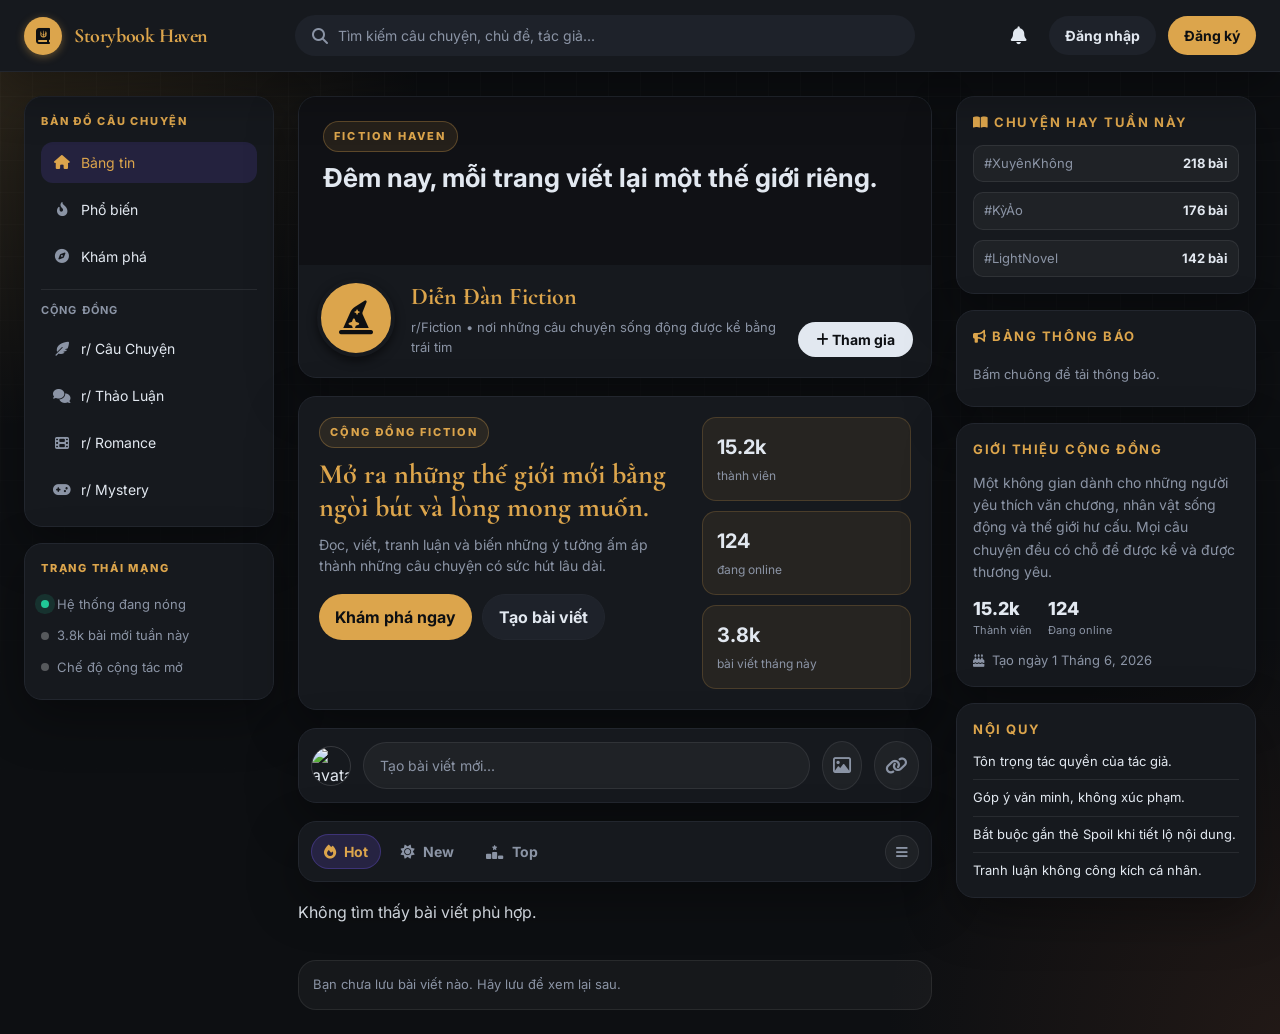
==== commit d32f3023: "first commit" ====
--- a/index.html
+++ b/index.html
@@ -3,153 +3,177 @@
 <head>
     <meta charset="UTF-8">
     <meta name="viewport" content="width=device-width, initial-scale=1.0">
-    <title>Diễn Đàn Viễn Tưởng</title>
+    <title>Storybook Haven | Diễn Đàn Fiction</title>
     <link rel="stylesheet" href="css/style.css">
     <link rel="stylesheet" href="https://cdnjs.cloudflare.com/ajax/libs/font-awesome/6.5.1/css/all.min.css" />
 </head>
 <body>
-
-    <header class="header">
-        <div class="header-content">
-            <a href="index.html" class="logo">
-                <div class="logo-icon-bg"><i class="fa-solid fa-book-journal-whills"></i></div>
-                <span>Diễn Đàn Viễn Tưởng</span>
-            </a>
-
-            <form id="searchForm" class="search-bar">
-                <i class="fa-solid fa-magnifying-glass"></i>
-                <input type="text" id="searchInput" placeholder="Tìm kiếm trên diễn đàn...">
-            </form>
-
-            <div class="header-actions">
-                <div class="notifications">
-                    <button id="notifToggle" class="btn-notif">
-                        <i class="fa-solid fa-bell"></i>
-                        <span id="notifCount" class="notif-count hidden">0</span>
-                    </button>
-                </div>
-
-                <div id="userInfo" class="user-info hidden">
-                    <img id="userAvatar" src="https://images.unsplash.com/photo-1534528741775-53994a69daeb?q=80&w=100&auto=format&fit=crop" class="user-avatar" alt="User">
-                    <div class="user-text">
-                        <span id="userName" class="user-name">Administrator</span>
-                        <span class="user-karma">1.2k karma</span>
-                    </div>
-                    <a id="adminLink" href="admin.html" class="btn-admin hidden">Admin</a>
-                    <button id="logoutButton" class="btn-logout"><i class="fa-solid fa-arrow-right-from-bracket"></i></button>
-                </div>
-                
-                <a href="./login.html" id="loginBtn" class="btn-login">Đăng nhập</a>
-                <a href="./register.html" id="registerBtn" class="btn-register">Đăng ký</a>
+    <div class="page-shell">
+        <header class="header">
+            <div class="header-content">
+                <a href="index.html" class="logo">
+                    <div class="logo-icon-bg"><i class="fa-solid fa-book-journal-whills"></i></div>
+                    <span>Storybook Haven</span>
+                </a>
+
+                <form id="searchForm" class="search-bar">
+                    <i class="fa-solid fa-magnifying-glass"></i>
+                    <input type="text" id="searchInput" placeholder="Tìm kiếm câu chuyện, chủ đề, tác giả...">
+                </form>
+
+                <div class="header-actions">
+                    <div class="notifications">
+                        <button id="notifToggle" class="btn-notif">
+                            <i class="fa-solid fa-bell"></i>
+                            <span id="notifCount" class="notif-count hidden">0</span>
+                        </button>
+                    </div>
+
+                    <div id="userInfo" class="user-info hidden">
+                        <img id="userAvatar" src="https://images.unsplash.com/photo-1534528741775-53994a69daeb?q=80&w=100&auto=format&fit=crop" class="user-avatar" alt="User">
+                        <div class="user-text">
+                            <span id="userName" class="user-name">Administrator</span>
+                            <span class="user-karma">2.4k karma</span>
+                        </div>
+                        <a id="adminLink" href="admin.html" class="btn-admin hidden">Admin</a>
+                        <button id="logoutButton" class="btn-logout"><i class="fa-solid fa-arrow-right-from-bracket"></i></button>
+                    </div>
+
+                    <a href="./login.html" id="loginBtn" class="btn-login">Đăng nhập</a>
+                    <a href="./register.html" id="registerBtn" class="btn-register">Đăng ký</a>
+                </div>
             </div>
+        </header>
+
+        <div class="app-container">
+            <aside class="sidebar">
+                <div class="sidebar-card">
+                    <div class="sidebar-card-title">BẢN ĐỒ CÂU CHUYỆN</div>
+                    <nav class="nav-menu">
+                        <ul class="menu-group">
+                            <li><a href="index.html" class="active"><i class="fa-solid fa-house"></i> Bảng tin</a></li>
+                            <li><a href="popular.html"><i class="fa-solid fa-fire-flame-curved"></i> Phổ biến</a></li>
+                            <li><a href="discover.html"><i class="fa-solid fa-compass"></i> Khám phá</a></li>
+                        </ul>
+
+                        <div class="nav-divider"></div>
+                        <h4 class="nav-title">Cộng đồng</h4>
+
+                        <ul class="menu-group">
+                            <li><a href="#"><i class="fa-solid fa-feather-pointed sub-icon"></i> r/ Câu Chuyện</a></li>
+                            <li><a href="#"><i class="fa-solid fa-comments sub-icon"></i> r/ Thảo Luận</a></li>
+                            <li><a href="#"><i class="fa-solid fa-film sub-icon"></i> r/ Romance</a></li>
+                            <li><a href="#"><i class="fa-solid fa-gamepad sub-icon"></i> r/ Mystery</a></li>
+                        </ul>
+                    </nav>
+                </div>
+
+                <div class="sidebar-card status-card">
+                    <div class="sidebar-card-title">Trạng thái mạng</div>
+                    <div class="status-row"><span class="status-dot live"></span> Hệ thống đang nóng</div>
+                    <div class="status-row"><span class="status-dot"></span> 3.8k bài mới tuần này</div>
+                    <div class="status-row"><span class="status-dot"></span> Chế độ cộng tác mở</div>
+                </div>
+            </aside>
+
+            <main class="main-content">
+                <div class="subreddit-header">
+                    <div class="sub-banner">
+                        <div class="banner-overlay">
+                            <span class="banner-badge">FICTION HAVEN</span>
+                            <h2>Đêm nay, mỗi trang viết lại một thế giới riêng.</h2>
+                        </div>
+                    </div>
+                    <div class="sub-info-bar">
+                        <div class="sub-icon-large"><i class="fa-solid fa-hat-wizard"></i></div>
+                        <div class="sub-titles">
+                            <h1 class="sub-name">Diễn Đàn Fiction</h1>
+                            <p class="sub-slug">r/Fiction • nơi những câu chuyện sống động được kể bằng trái tim</p>
+                        </div>
+                        <button class="btn-join">Tham gia</button>
+                    </div>
+                </div>
+
+                <section class="hero-panel">
+                    <div class="hero-copy">
+                        <span class="eyebrow">CỘNG ĐỒNG FICTION</span>
+                        <h2>Mở ra những thế giới mới bằng ngòi bút và lòng mong muốn.</h2>
+                        <p>Đọc, viết, tranh luận và biến những ý tưởng ấm áp thành những câu chuyện có sức hút lâu dài.</p>
+                        <div class="hero-actions">
+                            <a href="discover.html" class="btn-hero primary">Khám phá ngay</a>
+                            <a href="create-post.html" class="btn-hero">Tạo bài viết</a>
+                        </div>
+                    </div>
+                    <div class="hero-stats">
+                        <div class="hero-stat-card"><strong>15.2k</strong><span>thành viên</span></div>
+                        <div class="hero-stat-card"><strong>124</strong><span>đang online</span></div>
+                        <div class="hero-stat-card"><strong>3.8k</strong><span>bài viết tháng này</span></div>
+                    </div>
+                </section>
+
+                <div class="post-toolbar reddit-create-bar">
+                    <img src="https://images.unsplash.com/photo-1506794778202-cad84cf45f1d?q=80&w=100&auto=format&fit=crop" class="toolbar-avatar" alt="avatar">
+                    <a href="create-post.html" class="btn-create-input">Tạo bài viết mới...</a>
+                    <a href="create-post.html" class="icon-btn"><i class="fa-regular fa-image"></i></a>
+                    <a href="create-post.html" class="icon-btn"><i class="fa-solid fa-link"></i></a>
+                </div>
+
+                <form id="filterForm" class="feed-filters reddit-filters">
+                    <button type="button" class="filter-btn active" data-filter="trending"><i class="fa-solid fa-fire"></i> Hot</button>
+                    <button type="button" class="filter-btn" data-filter="newest"><i class="fa-solid fa-sun"></i> New</button>
+                    <button type="button" class="filter-btn" data-filter="top"><i class="fa-solid fa-ranking-star"></i> Top</button>
+                    <button class="layout-btn"><i class="fa-solid fa-bars"></i></button>
+                </form>
+
+                <div class="post-feed" id="post-feed-container"></div>
+                <div id="paginationControls" class="pagination-controls"></div>
+                <div id="savedPostsPanel" class="saved-posts-panel"></div>
+            </main>
+
+            <aside class="right-widgets">
+                <div class="widget-card pulse-card">
+                    <h4 class="widget-title"><i class="fa-solid fa-book-open"></i> Chuyện hay tuần này</h4>
+                    <ul class="pulse-list">
+                        <li><span>#XuyênKhông</span><strong>218 bài</strong></li>
+                        <li><span>#KỳẢo</span><strong>176 bài</strong></li>
+                        <li><span>#LightNovel</span><strong>142 bài</strong></li>
+                    </ul>
+                </div>
+
+                <div class="widget-card">
+                    <h4 class="widget-title"><i class="fa-solid fa-bullhorn"></i> Bảng Thông Báo</h4>
+                    <div class="notif-board-content hidden" id="notifDropdown">
+                        <p class="notif-empty">Bấm chuông để tải thông báo.</p>
+                    </div>
+                </div>
+
+                <div class="widget-card about-community">
+                    <div class="about-header">
+                        <h4 class="widget-title">Giới thiệu cộng đồng</h4>
+                    </div>
+                    <p class="about-desc">Một không gian dành cho những người yêu thích văn chương, nhân vật sống động và thế giới hư cấu. Mọi câu chuyện đều có chỗ để được kể và được thương yêu.</p>
+                    <div class="about-stats">
+                        <div class="stat"><span class="num">15.2k</span><span class="label">Thành viên</span></div>
+                        <div class="stat"><span class="num">124</span><span class="label">Đang online</span></div>
+                    </div>
+                    <div class="about-date"><i class="fa-solid fa-cake-candles"></i> Tạo ngày 1 Tháng 6, 2026</div>
+                </div>
+
+                <div class="widget-card rules-card">
+                    <h4 class="widget-title">Nội quy</h4>
+                    <ol class="reddit-rules">
+                        <li>Tôn trọng tác quyền của tác giả.</li>
+                        <li>Góp ý văn minh, không xúc phạm.</li>
+                        <li>Bắt buộc gắn thẻ Spoil khi tiết lộ nội dung.</li>
+                        <li>Tranh luận không công kích cá nhân.</li>
+                    </ol>
+                </div>
+            </aside>
         </div>
-    </header>
-
-    <div class="app-container">
-        
-        <aside class="sidebar">
-            <nav class="nav-menu">
-                <ul class="menu-group">
-                    <li><a href="index.html" class="active"><i class="fa-solid fa-house"></i> Bảng tin (Home)</a></li>
-                    <li><a href="popular.html"><i class="fa-solid fa-fire-flame-curved"></i> Phổ biến (Popular)</a></li>
-                    <li><a href="discover.html"><i class="fa-solid fa-compass"></i> Khám phá (All)</a></li>
-                </ul>
-
-                <div class="nav-divider"></div>
-                <h4 class="nav-title">CỘNG ĐỒNG (SUBREDDITS)</h4>
-                
-                <ul class="menu-group">
-                    <li><a href="#"><i class="fa-solid fa-feather-pointed sub-icon"></i> r/ Góc Sáng Tác</a></li>
-                    <li><a href="#"><i class="fa-solid fa-comments sub-icon"></i> r/ Thảo Luận</a></li>
-                    <li><a href="#"><i class="fa-solid fa-film sub-icon"></i> r/ Sci-Fi Phim</a></li>
-                    <li><a href="#"><i class="fa-solid fa-gamepad sub-icon"></i> r/ Game Lore</a></li>
-                </ul>
-            </nav>
-        </aside>
-
-        <main class="main-content">
-            
-            <div class="subreddit-header">
-                <div class="sub-banner"></div>
-                <div class="sub-info-bar">
-                    <div class="sub-icon-large"><i class="fa-solid fa-hat-wizard"></i></div>
-                    <div class="sub-titles">
-                        <h1 class="sub-name">Diễn Đàn Viễn Tưởng</h1>
-                        <p class="sub-slug">r/VienTuong</p>
-                    </div>
-                    <button class="btn-join">Tham gia</button>
-                </div>
-            </div>
-
-            <div class="post-toolbar reddit-create-bar">
-                <img src="https://images.unsplash.com/photo-1506794778202-cad84cf45f1d?q=80&w=100&auto=format&fit=crop" class="toolbar-avatar" alt="">
-                
-                <a href="create-post.html" class="btn-create-input" style="display: block; text-decoration: none; line-height: 24px;">Tạo bài viết...</a>
-                
-                <a href="create-post.html" class="icon-btn"><i class="fa-regular fa-image"></i></a>
-                <a href="create-post.html" class="icon-btn"><i class="fa-solid fa-link"></i></a>
-            </div>
-
-            <form id="filterForm" class="feed-filters reddit-filters">
-                <button type="button" class="filter-btn active" data-filter="trending"><i class="fa-solid fa-fire"></i> Hot</button>
-                <button type="button" class="filter-btn" data-filter="newest"><i class="fa-solid fa-sun"></i> New</button>
-                <button type="button" class="filter-btn" data-filter="top"><i class="fa-solid fa-ranking-star"></i> Top</button>
-                <button class="layout-btn"><i class="fa-solid fa-bars"></i></button>
-            </form>
-
-            <div class="post-feed" id="post-feed-container"></div>
-        </main>
-
-        <aside class="right-widgets">
-            
-            <div class="widget-card">
-                <h4 class="widget-title"><i class="fa-solid fa-bullhorn"></i> Bảng Thông Báo</h4>
-                <div class="notif-board-content hidden" id="notifDropdown">
-                    <p class="notif-empty">Bấm chuông để tải thông báo.</p>
-                </div>
-            </div>
-
-            <div class="widget-card about-community">
-                <div class="about-header">
-                    <h4 class="widget-title">Giới thiệu cộng đồng</h4>
-                </div>
-                <p class="about-desc">Không gian kết nối những bộ óc sáng tạo từ Văn học, Điện ảnh cho đến Trò chơi giả tưởng. Mọi câu chuyện hư cấu đều tìm thấy tri kỷ tại đây.</p>
-                <div class="about-stats">
-                    <div class="stat"><span class="num">15.2k</span><span class="label">Thành viên</span></div>
-                    <div class="stat"><span class="num">124</span><span class="label">Đang online</span></div>
-                </div>
-                <div class="about-date"><i class="fa-solid fa-cake-candles"></i> Tạo ngày 1 Tháng 6, 2026</div>
-            </div>
-
-            <div class="widget-card rules-card">
-                <h4 class="widget-title">Nội quy r/VienTuong</h4>
-                <ol class="reddit-rules">
-                    <li>1. Tôn trọng tác quyền của tác giả.</li>
-                    <li>2. Góp ý văn minh, không xúc phạm.</li>
-                    <li>3. Bắt buộc gắn thẻ Spoil khi tiết lộ nội dung.</li>
-                    <li>4. Tranh luận không công kích cá nhân.</li>
-                </ol>
-            </div>
-
-            <div class="widget-card">
-                <h4 class="widget-title"><i class="fa-solid fa-tags"></i> Từ khóa thịnh hành</h4>
-                <div class="tag-cloud">
-                    <span class="tag">#Tiên_Hiệp</span>
-                    <span class="tag">#Kỳ_Ảo</span>
-                    <span class="tag">#Trinh_Thám</span>
-                    <span class="tag">#Xuyên_Không</span>
-                    <span class="tag">#LightNovel</span>
-                    <span class="tag">#Đồng_Nhân</span>
-                </div>
-            </div>
-
-        </aside>
-
     </div>
 
     <template id="postTemplate">
         <div class="post-card js-post-card reddit-post-card" data-post-id="" data-tags="">
-            
             <div class="vote-column">
                 <button class="vote-btn upvote"><i class="fa-solid fa-caret-up"></i></button>
                 <span class="vote-count js-like-count">0</span>
@@ -171,23 +195,23 @@
                 <a href="post-detail.html" class="post-title-link js-detail-link" style="text-decoration: none;">
                     <h2 class="post-title js-title">Tiêu đề bài viết</h2>
                 </a>
-                
+
                 <div class="post-tags js-tags-container"></div>
-                
+
                 <a href="post-detail.html" class="post-snippet-link js-detail-link" style="text-decoration: none;">
                     <p class="post-snippet js-content">Nội dung bài viết...</p>
                 </a>
-                
+
                 <img class="post-image js-image hidden" src="" alt="Ảnh bài viết" style="cursor: pointer;">
-                
+
                 <div class="post-actions">
-                    <button class="action-btn js-btn-like" style="display:none;"></button> 
-                    
+                    <button class="action-btn js-btn-like" style="display:none;"></button>
+
                     <a href="post-detail.html" class="action-btn js-btn-comment js-detail-link" style="text-decoration: none;">
-                        <i class="fa-regular fa-message"></i> 
+                        <i class="fa-regular fa-message"></i>
                         <span class="js-comment-count">0</span> Bình luận
                     </a>
-                    
+
                     <button class="action-btn js-btn-share">
                         <i class="fa-solid fa-share"></i> Chia sẻ
                     </button>
--- a/css/style.css
+++ b/css/style.css
@@ -1,333 +1,276 @@
 /* =========================================
-   DIỄN ĐÀN VIỄN TƯỞNG - REDDIT LAYOUT + DARK GOLD THEME
-   Bản Phối Trộn Hoàn Hảo (UI Mạng xã hội + Vibe Viễn Tưởng)
+   NEON FORUM - OVERHAUL HOÀN TOÀN
    ========================================= */
 
-@import url('https://fonts.googleapis.com/css2?family=Inter:wght@400;500;600;700&family=Lora:ital,wght@0,400;0,600;0,700;1,400&display=swap');
+@import url('https://fonts.googleapis.com/css2?family=Inter:wght@400;500;600;700;800&family=Cormorant+Garamond:wght@500;600;700&display=swap');
 
 :root {
-    --bg-body: #0D0F12;       
-    --bg-surface: #16191E;    
-    --bg-hover: #1E222A;      
-    --text-main: #E2E8F0;     
-    --text-muted: #8B94A5;    
-    --border: #22262E;        
-    --primary: #DCA54C;       
+    --bg-body: #0D0F12;
+    --bg-surface: #16191E;
+    --bg-hover: #1E222A;
+    --text-main: #E2E8F0;
+    --text-muted: #8B94A5;
+    --border: #22262E;
+    --primary: #DCA54C;
     --primary-hover: #C59342;
-    --primary-bg: rgba(220, 165, 76, 0.1); 
-    --danger: #EF4444;   
-    --radius-sm: 6px;
-    --radius-md: 12px;
-    --radius-pill: 9999px;
-    --shadow-soft: 0 4px 16px rgba(0, 0, 0, 0.4);
+    --accent: #DCA54C;
+    --warm: #E8A744;
+    --danger: #EF4444;
+    --success: #20c997;
+    --radius-sm: 10px;
+    --radius-md: 18px;
+    --radius-pill: 999px;
+    --shadow-soft: 0 18px 50px rgba(0, 0, 0, 0.35);
 }
 
 * { margin: 0; padding: 0; box-sizing: border-box; font-family: 'Inter', sans-serif; }
-body { background-color: var(--bg-body); color: var(--text-main); line-height: 1.5; overflow-y: scroll; overflow-x: hidden; }
+body {
+    min-height: 100vh;
+    background:
+        radial-gradient(circle at top left, rgba(220, 165, 76, 0.18), transparent 26%),
+        radial-gradient(circle at bottom right, rgba(139, 75, 43, 0.16), transparent 24%),
+        var(--bg-body);
+    color: var(--text-main);
+    line-height: 1.5;
+    overflow-y: scroll;
+    overflow-x: hidden;
+}
+
+body::before {
+    content: '';
+    position: fixed;
+    inset: 0;
+    background-image: linear-gradient(rgba(255,255,255,0.025) 1px, transparent 1px), linear-gradient(90deg, rgba(255,255,255,0.025) 1px, transparent 1px);
+    background-size: 32px 32px;
+    mask-image: linear-gradient(to bottom, rgba(0,0,0,0.9), transparent);
+    pointer-events: none;
+}
+
 a { text-decoration: none; color: inherit; }
 .hidden { display: none !important; }
-
-.logo span, .sub-name, .elegant-title { font-family: 'Lora', serif; font-weight: 700; color: var(--primary); }
+#toastContainer { position: fixed; right: 20px; bottom: 20px; z-index: 9999; display: flex; flex-direction: column; gap: 10px; }
+.toast { display: flex; align-items: center; gap: 10px; min-width: 260px; max-width: 360px; padding: 12px 14px; border-radius: 14px; background: rgba(7, 12, 24, 0.95); border: 1px solid var(--border); box-shadow: var(--shadow-soft); transform: translateY(12px); opacity: 0; transition: all 0.22s ease; }
+.toast.show { opacity: 1; transform: translateY(0); }
+.toast-success { border-color: rgba(32, 201, 151, 0.35); }
+.toast-error { border-color: rgba(255, 93, 122, 0.35); }
+.toast-info { border-color: rgba(124, 92, 255, 0.35); }
+.toast-icon { width: 24px; height: 24px; border-radius: 50%; display: flex; align-items: center; justify-content: center; font-weight: 700; background: rgba(124, 92, 255, 0.18); color: var(--primary); }
+.toast-message { font-size: 13px; line-height: 1.4; color: var(--text-main); }
+
+.logo span, .sub-name, .hero-copy h2, .elegant-title { font-family: 'Cormorant Garamond', serif; color: var(--primary); }
+
+.page-shell { position: relative; z-index: 1; }
 
 /* HEADER */
-.header { background-color: var(--bg-surface); border-bottom: 1px solid var(--border); position: fixed; top: 0; left: 0; width: 100%; height: 60px; z-index: 100; box-shadow: var(--shadow-soft);}
-.header-content { max-width: 100%; padding: 0 24px; height: 100%; display: flex; align-items: center; justify-content: space-between; gap: 16px; }
-
-.logo { display: flex; align-items: center; gap: 10px; font-size: 20px; letter-spacing: -0.5px;}
-.logo-icon-bg { background: var(--primary); color: #0D0F12; width: 32px; height: 32px; border-radius: 50%; display: flex; align-items: center; justify-content: center; font-size: 16px; box-shadow: 0 2px 8px rgba(220, 165, 76, 0.4);}
-
-/* Search Bar */
-.search-bar { display: flex; align-items: center; background: var(--bg-hover); border-radius: var(--radius-pill); padding: 10px 20px; width: 100%; max-width: 500px; border: 1px solid transparent; transition: 0.2s; }
-.search-bar:hover, .search-bar:focus-within { background: var(--bg-body); border-color: var(--primary); box-shadow: 0 0 0 2px var(--primary-bg);}
-.search-bar i { color: var(--text-muted); margin-right: 12px; font-size: 16px;}
+.header {
+    position: sticky;
+    top: 0;
+    z-index: 100;
+    width: 100%;
+    height: 72px;
+    background: var(--bg-surface);
+    backdrop-filter: blur(14px);
+    border-bottom: 1px solid var(--border);
+    box-shadow: var(--shadow-soft);
+}
+.header-content { max-width: 1420px; margin: 0 auto; padding: 0 24px; height: 100%; display: flex; align-items: center; justify-content: space-between; gap: 16px; }
+.logo { display: flex; align-items: center; gap: 12px; font-size: 20px; font-weight: 700; letter-spacing: -0.4px; }
+.logo-icon-bg { width: 38px; height: 38px; border-radius: 50%; display: flex; align-items: center; justify-content: center; font-size: 16px; color: #0D0F12; background: var(--primary); box-shadow: 0 2px 8px rgba(220, 165, 76, 0.4); }
+.search-bar { display: flex; align-items: center; flex: 1; max-width: 620px; padding: 11px 16px; border-radius: var(--radius-pill); background: var(--bg-hover); border: 1px solid transparent; transition: 0.2s; }
+.search-bar:hover, .search-bar:focus-within { background: var(--bg-body); border-color: var(--primary); box-shadow: 0 0 0 2px rgba(220, 165, 76, 0.1); }
+.search-bar i { color: var(--text-muted); margin-right: 10px; }
 .search-bar input { border: none; background: transparent; outline: none; width: 100%; font-size: 14px; color: var(--text-main); }
 .search-bar input::placeholder { color: var(--text-muted); }
-
 .header-actions { display: flex; align-items: center; gap: 12px; }
-
-.btn-notif { background: transparent; border: none; font-size: 20px; color: var(--text-main); cursor: pointer; padding: 6px 10px; border-radius: var(--radius-sm); transition: 0.2s; position: relative;}
-.btn-notif:hover { background: var(--bg-hover); color: var(--primary);}
-.notif-count { position: absolute; top: 2px; right: 2px; background: var(--danger); color: white; font-size: 10px; font-weight: bold; padding: 0 4px; border-radius: var(--radius-pill); }
-
-.user-info { display: flex; align-items: center; gap: 8px; padding: 4px 10px; border-radius: var(--radius-pill); border: 1px solid transparent; cursor: pointer; transition: 0.2s;}
-.user-info:hover { background: var(--bg-hover); border-color: var(--border); }
-.user-avatar { width: 30px; height: 30px; border-radius: 50%; object-fit: cover; background: var(--bg-body); border: 1px solid var(--border); color: transparent; text-indent: -9999px;}
+.btn-notif { position: relative; background: transparent; border: none; color: var(--text-main); font-size: 18px; padding: 8px 10px; border-radius: 50%; cursor: pointer; transition: 0.2s; }
+.btn-notif:hover { background: var(--bg-hover); color: var(--primary); }
+.notif-count { position: absolute; top: -2px; right: -2px; background: var(--danger); color: white; font-size: 10px; padding: 0 5px; border-radius: 999px; }
+.user-info { display: flex; align-items: center; gap: 10px; padding: 5px 8px; border-radius: var(--radius-pill); background: transparent; }
+.user-avatar { width: 34px; height: 34px; border-radius: 50%; object-fit: cover; border: 1px solid var(--border); }
 .user-text { display: flex; flex-direction: column; }
-.user-name { font-size: 13px; font-weight: 600; color: var(--text-main); }
+.user-name { font-size: 13px; font-weight: 700; }
 .user-karma { font-size: 11px; color: var(--primary); }
-
-.btn-logout { background: transparent; border: none; color: var(--text-muted); cursor: pointer; padding: 6px 10px; border-radius: var(--radius-sm); transition: 0.2s;}
+.btn-logout { background: transparent; border: none; color: var(--text-muted); cursor: pointer; padding: 7px; border-radius: 50%; transition: 0.2s; }
 .btn-logout:hover { background: var(--bg-hover); color: var(--danger); }
-
-.btn-login { font-weight: 600; font-size: 14px; padding: 8px 16px; border-radius: var(--radius-pill); background: var(--bg-hover); color: var(--text-main); transition: 0.2s;}
-.btn-login:hover { background: var(--border); color: var(--primary);}
-.btn-register { background: var(--primary); color: #0D0F12; font-weight: 700; font-size: 14px; padding: 8px 20px; border-radius: var(--radius-pill); transition: 0.2s;}
-.btn-register:hover { background: var(--primary-hover); transform: translateY(-1px);}
+.btn-login, .btn-register { display: inline-flex; align-items: center; justify-content: center; font-weight: 700; font-size: 14px; padding: 9px 16px; border-radius: var(--radius-pill); transition: 0.2s; }
+.btn-login { background: var(--bg-hover); color: var(--text-main); }
+.btn-login:hover { background: var(--border); color: var(--primary); }
+.btn-register { background: var(--primary); color: #0D0F12; }
+.btn-register:hover { background: var(--primary-hover); transform: translateY(-1px); }
 
 /* APP CONTAINER */
-.app-container { display: flex; justify-content: center; max-width: 1240px; margin: 60px auto 0; padding: 24px 0; gap: 24px; }
-
-/* SIDEBAR */
-.sidebar { width: 250px; position: sticky; top: 84px; align-self: flex-start; }
-.nav-menu ul { list-style: none; display: flex; flex-direction: column; gap: 4px;}
-.nav-menu li a { display: flex; align-items: center; gap: 12px; padding: 12px 16px; border-radius: var(--radius-sm); color: var(--text-main); font-size: 14px; transition: 0.2s;}
-.nav-menu li a i { font-size: 18px; width: 24px; color: var(--text-muted); transition: 0.2s; text-align: center;}
-.nav-menu li a:hover { background: var(--bg-surface); color: var(--primary);}
-.nav-menu li a:hover i { color: var(--primary); }
-.nav-menu li a.active { background: var(--bg-surface); font-weight: 600; color: var(--primary); border-left: 3px solid var(--primary); border-radius: 0 var(--radius-sm) var(--radius-sm) 0;}
-.nav-menu li a.active i { color: var(--primary); }
-
-.nav-divider { height: 1px; background: var(--border); margin: 16px; }
-.nav-title { font-size: 11px; font-weight: 700; color: var(--text-muted); text-transform: uppercase; margin: 0 0 12px 16px; letter-spacing: 0.5px;}
-.sub-icon { color: var(--primary); font-size: 16px !important; font-weight: 700; opacity: 0.9;}
-
-/* MAIN CONTENT */
-.main-content { flex-grow: 1; max-width: 680px !important; }
-
-/* SUBREDDIT HEADER */
-.subreddit-header { background: var(--bg-surface); border: 1px solid var(--border); border-radius: var(--radius-md); margin-bottom: 20px; overflow: hidden; box-shadow: var(--shadow-soft);}
-.sub-banner { height: 100px; background: url('https://images.unsplash.com/photo-1481627834876-b7833e8f5570?q=80&w=800&auto=format&fit=crop') center/cover; position: relative;}
+.app-container { display: flex; justify-content: center; max-width: 1420px; margin: 0 auto; padding: 24px; gap: 24px; }
+.sidebar { width: 250px; position: sticky; top: 92px; align-self: flex-start; display: flex; flex-direction: column; gap: 16px; }
+.main-content { flex: 1; max-width: 760px; }
+.right-widgets { width: 300px; position: sticky; top: 92px; align-self: flex-start; display: flex; flex-direction: column; gap: 16px; }
+.sidebar-card, .widget-card, .subreddit-header, .reddit-create-bar, .reddit-filters, .reddit-post-card, .hero-panel {
+    background: var(--bg-surface);
+    border: 1px solid var(--border);
+    border-radius: var(--radius-md);
+    box-shadow: var(--shadow-soft);
+    backdrop-filter: blur(12px);
+}
+.sidebar-card { padding: 16px; }
+.sidebar-card-title { font-size: 11px; font-weight: 800; text-transform: uppercase; letter-spacing: 0.16em; color: var(--primary); margin-bottom: 12px; }
+.nav-menu ul { list-style: none; display: flex; flex-direction: column; gap: 6px; }
+.nav-menu li a { display: flex; align-items: center; gap: 10px; padding: 10px 12px; border-radius: 12px; color: var(--text-main); font-size: 14px; transition: 0.2s; }
+.nav-menu li a:hover, .nav-menu li a.active { background: rgba(124,92,255,0.14); color: var(--primary); }
+.nav-menu li a i { width: 18px; text-align: center; color: var(--text-muted); }
+.nav-menu li a:hover i, .nav-menu li a.active i { color: var(--primary); }
+.nav-divider { height: 1px; background: rgba(255,255,255,0.08); margin: 12px 0; }
+.nav-title { font-size: 11px; font-weight: 700; color: var(--text-muted); text-transform: uppercase; margin-bottom: 10px; letter-spacing: 0.1em; }
+.sub-icon { color: var(--accent); }
+.status-row { display: flex; align-items: center; gap: 8px; color: var(--text-muted); font-size: 13px; padding: 6px 0; }
+.status-dot { width: 8px; height: 8px; border-radius: 50%; background: rgba(255,255,255,0.28); display: inline-block; }
+.status-dot.live { background: var(--success); box-shadow: 0 0 0 6px rgba(32, 201, 151, 0.14); }
+
+/* HERO + HEADER */
+.subreddit-header { overflow: hidden; margin-bottom: 18px; }
+.sub-banner { position: relative; min-height: 168px; background: url('https://images.unsplash.com/photo-1481627834876-b7833e8f5570?q=80&w=1200&auto=format&fit=crop') center/cover; }
 .sub-banner::before { content: ''; position: absolute; inset: 0; background: rgba(13, 15, 18, 0.7); }
-.sub-info-bar { padding: 12px 20px 20px; display: flex; align-items: flex-end; gap: 16px; position: relative; }
-.sub-icon-large { width: 80px; height: 80px; border-radius: 50%; border: 4px solid var(--bg-surface); background: var(--bg-body); color: var(--primary); display: flex; justify-content: center; align-items: center; font-size: 36px; margin-top: -48px; z-index: 2; box-shadow: 0 4px 10px rgba(0,0,0,0.5);}
-.sub-titles { flex-grow: 1; margin-bottom: 4px;}
-.sub-name { font-size: 26px; line-height: 1.2; text-shadow: 0 2px 4px rgba(0,0,0,0.5);}
-.sub-slug { font-size: 14px; font-weight: 600; color: var(--text-muted); margin-top: 4px; }
-.btn-join { background: var(--text-main); color: var(--bg-body); border: none; padding: 8px 24px; border-radius: var(--radius-pill); font-weight: 700; font-size: 14px; cursor: pointer; transition: 0.2s;}
-.btn-join:hover { background: white; transform: translateY(-1px);}
-
-/* CREATE POST BAR */
-.reddit-create-bar { display: flex; align-items: center; gap: 12px; background: var(--bg-surface); border: 1px solid var(--border); border-radius: var(--radius-md); padding: 12px; margin-bottom: 20px; box-shadow: var(--shadow-soft);}
-.toolbar-avatar { width: 40px; height: 40px; border-radius: 50%; object-fit: cover; border: 1px solid var(--border); color: transparent;}
-.btn-create-input { flex-grow: 1; background: var(--bg-hover); border: 1px solid var(--border); border-radius: var(--radius-pill); padding: 12px 20px; color: var(--text-muted); text-align: left; cursor: pointer; transition: 0.2s; font-size: 14px;}
-.btn-create-input:hover { background: var(--bg-body); border-color: var(--primary); color: var(--text-main);}
-.icon-btn { background: transparent; border: none; color: var(--text-muted); font-size: 20px; padding: 10px; border-radius: 50%; cursor: pointer; transition: 0.2s;}
-.icon-btn:hover { background: var(--bg-hover); color: var(--primary);}
-
-/* FORM ĐĂNG BÀI ẨN */
-.create-post-card { background: var(--bg-surface); border: 1px solid var(--border); border-radius: var(--radius-md); padding: 20px; margin-bottom: 20px; box-shadow: var(--shadow-soft);}
-.create-header { display: flex; justify-content: space-between; align-items: center; border-bottom: 1px solid var(--border); padding-bottom: 16px; margin-bottom: 16px; }
-.create-header h3 { font-size: 18px; font-weight: 700; color: var(--primary); }
-.btn-draft { background: transparent; border: 1px solid var(--text-muted); color: var(--text-main); padding: 6px 16px; border-radius: var(--radius-pill); font-weight: 600; font-size: 12px; cursor: pointer;}
-.btn-draft:hover { border-color: var(--text-main); }
-.create-post-form { display: flex; flex-direction: column; gap: 12px; }
-.input-title { width: 100%; background: var(--bg-body); border: 1px solid var(--border); border-radius: var(--radius-sm); padding: 12px 16px; color: var(--text-main); font-size: 14px;}
-.input-title:focus { border-color: var(--primary); outline: none; box-shadow: 0 0 0 2px var(--primary-bg);}
-.format-toolbar { background: var(--bg-hover); padding: 10px 16px; border: 1px solid var(--border); border-bottom: none; border-radius: var(--radius-sm) var(--radius-sm) 0 0; display: flex; gap: 16px; color: var(--text-muted);}
-#postContent { width: 100%; background: var(--bg-body); border: 1px solid var(--border); border-radius: 0 0 var(--radius-sm) var(--radius-sm); padding: 16px; color: var(--text-main); font-size: 15px; outline: none; resize: vertical; line-height: 1.6;}
-#postContent:focus { border-color: var(--primary); }
-.form-footer { display: flex; justify-content: flex-end; padding-top: 8px;}
-.btn-submit { background: var(--primary); color: #0D0F12; padding: 10px 24px; border: none; border-radius: var(--radius-pill); font-weight: 700; cursor: pointer; transition: 0.2s;}
-.btn-submit:hover { background: var(--primary-hover); transform: translateY(-2px);}
-
-/* BỘ LỌC REDDIT */
-.reddit-filters { display: flex; gap: 8px; align-items: center; background: var(--bg-surface); border: 1px solid var(--border); border-radius: var(--radius-md); padding: 12px 16px; margin-bottom: 20px; box-shadow: var(--shadow-soft);}
-.filter-btn { background: transparent; border: none; color: var(--text-muted); font-size: 14px; font-weight: 700; padding: 8px 16px; border-radius: var(--radius-pill); display: flex; align-items: center; gap: 8px; cursor: pointer; transition: 0.2s;}
-.filter-btn:hover { background: var(--bg-hover); color: var(--text-main);}
-.filter-btn.active { background: var(--bg-hover); color: var(--primary); border: 1px solid var(--border);}
-.layout-btn { margin-left: auto; background: transparent; border: none; color: var(--text-muted); font-size: 18px; padding: 8px; cursor: pointer; border-radius: 50%;}
-.layout-btn:hover { background: var(--bg-hover); color: var(--text-main);}
-
-/* =========================================
-   POST CARD (BÀI VIẾT)
-   ========================================= */
+.banner-overlay { position: relative; z-index: 1; padding: 24px 24px 40px; display: flex; flex-direction: column; justify-content: end; height: 100%; }
+.banner-badge { display: inline-flex; width: fit-content; padding: 6px 10px; border-radius: 999px; font-size: 11px; letter-spacing: 0.2em; font-weight: 800; color: var(--primary); background: rgba(220, 165, 76, 0.1); border: 1px solid rgba(220, 165, 76, 0.3); margin-bottom: 10px; }
+.banner-overlay h2 { font-size: 26px; font-weight: 700; line-height: 1.2; max-width: 560px; }
+.sub-info-bar { display: flex; align-items: flex-end; gap: 16px; padding: 14px 18px 20px; position: relative; }
+.sub-icon-large { width: 78px; height: 78px; border-radius: 50%; margin-top: -42px; display: flex; align-items: center; justify-content: center; font-size: 34px; color: #0D0F12; background: var(--primary); border: 4px solid var(--bg-surface); box-shadow: 0 4px 10px rgba(0,0,0,0.5); }
+.sub-titles { flex: 1; }
+.sub-name { font-size: 24px; font-weight: 700; }
+.sub-slug { font-size: 13px; color: var(--text-muted); margin-top: 3px; }
+.btn-join { background: var(--text-main); color: var(--bg-body); border: none; font-weight: 700; font-size: 14px; padding: 9px 18px; border-radius: var(--radius-pill); cursor: pointer; transition: 0.2s; }
+.btn-join:hover { background: white; transform: translateY(-1px); }
+
+.hero-panel { display: grid; grid-template-columns: 1.4fr 0.8fr; gap: 16px; padding: 20px; margin-bottom: 18px; }
+.hero-copy { display: flex; flex-direction: column; gap: 10px; }
+.eyebrow { display: inline-flex; width: fit-content; padding: 6px 10px; border-radius: 999px; font-size: 11px; font-weight: 800; letter-spacing: 0.18em; color: var(--primary); background: rgba(220, 165, 76, 0.1); border: 1px solid rgba(220, 165, 76, 0.3); }
+.hero-copy h2 { font-size: 28px; line-height: 1.18; }
+.hero-copy p { font-size: 14px; color: var(--text-muted); max-width: 620px; }
+.hero-actions { display: flex; gap: 10px; margin-top: 8px; flex-wrap: wrap; }
+.btn-hero { display: inline-flex; align-items: center; justify-content: center; padding: 10px 16px; border-radius: var(--radius-pill); border: 1px solid var(--border); background: var(--bg-hover); color: var(--text-main); font-weight: 700; transition: 0.2s; }
+.btn-hero.primary { background: var(--primary); color: #0D0F12; border: none; }
+.btn-hero:hover { transform: translateY(-1px); border-color: var(--primary); }
+.hero-stats { display: grid; gap: 10px; }
+.hero-stat-card { padding: 14px; border-radius: 14px; background: rgba(220, 165, 76, 0.08); border: 1px solid rgba(220, 165, 76, 0.2); }
+.hero-stat-card strong { display: block; font-size: 20px; }
+.hero-stat-card span { color: var(--text-muted); font-size: 12px; }
+
+.reddit-create-bar { display: flex; align-items: center; gap: 12px; padding: 12px; margin-bottom: 18px; }
+.toolbar-avatar { width: 40px; height: 40px; border-radius: 50%; object-fit: cover; border: 1px solid rgba(255,255,255,0.14); }
+.btn-create-input { flex: 1; display: block; padding: 12px 16px; border-radius: var(--radius-pill); background: rgba(255,255,255,0.04); border: 1px solid rgba(255,255,255,0.08); color: var(--text-muted); font-size: 14px; }
+.btn-create-input:hover { border-color: rgba(35,213,255,0.24); color: var(--text-main); }
+.icon-btn { background: rgba(255,255,255,0.04); border: 1px solid rgba(255,255,255,0.08); color: var(--text-muted); font-size: 18px; padding: 10px; border-radius: 50%; transition: 0.2s; }
+.icon-btn:hover { color: var(--primary); border-color: rgba(124,92,255,0.24); }
+
+.reddit-filters { display: flex; align-items: center; gap: 8px; padding: 12px; margin-bottom: 18px; }
+.filter-btn { background: transparent; border: none; color: var(--text-muted); font-size: 14px; font-weight: 700; padding: 8px 12px; border-radius: var(--radius-pill); display: flex; align-items: center; gap: 8px; cursor: pointer; transition: 0.2s; }
+.filter-btn:hover { background: rgba(255,255,255,0.06); color: var(--text-main); }
+.filter-btn.active { background: rgba(124,92,255,0.16); color: var(--primary); border: 1px solid rgba(124,92,255,0.28); }
+.layout-btn { margin-left: auto; background: rgba(255,255,255,0.04); border: 1px solid rgba(255,255,255,0.08); color: var(--text-muted); padding: 8px 10px; border-radius: 50%; cursor: pointer; transition: 0.2s; }
+.layout-btn:hover, .layout-btn.active { color: var(--accent); border-color: rgba(35,213,255,0.24); background: rgba(35,213,255,0.12); }
+
 .post-feed { display: flex; flex-direction: column; gap: 16px; }
-.reddit-post-card { background: var(--bg-surface); border: 1px solid var(--border); border-radius: var(--radius-md); display: flex; transition: 0.2s; box-shadow: var(--shadow-soft);}
-.reddit-post-card:hover { border-color: var(--primary); }
-
-.vote-column { width: 44px; background: rgba(0,0,0,0.2); border-radius: var(--radius-md) 0 0 var(--radius-md); display: flex; flex-direction: column; align-items: center; padding: 12px 0; gap: 2px; border-right: 1px solid var(--border);}
-.vote-btn { background: transparent; border: none; color: var(--text-muted); font-size: 24px; padding: 4px; cursor: pointer; transition: 0.2s;}
-.vote-btn:hover { color: var(--primary); transform: scale(1.1);}
-.vote-count { font-size: 14px; font-weight: 700; color: var(--text-main); margin: 4px 0;}
-
-.post-content-area { flex-grow: 1; padding: 12px 16px 12px 12px; }
-.post-header { display: flex; align-items: center; gap: 8px; margin-bottom: 12px; }
-.user-avatar-small { width: 24px; height: 24px; border-radius: 50%; object-fit: cover; background: var(--bg-body); border: 1px solid var(--border); color: transparent;}
-.post-meta { display: flex; align-items: center; gap: 8px; font-size: 13px; }
-.post-community { font-weight: 700; color: var(--text-main); }
-.separator { color: var(--text-muted); font-size: 10px;}
-.post-author, .post-time { color: var(--text-muted); }
-.post-header .js-btn-options { margin-left: auto; background: transparent; border: none; color: var(--text-muted); cursor: pointer; padding: 6px; border-radius: 50%; transition: 0.2s;}
-.post-header .js-btn-options:hover { background: var(--bg-hover); color: var(--text-main);}
-
-.post-title { font-size: 20px; font-weight: 600; color: var(--text-main); margin-bottom: 12px; line-height: 1.3;}
-.post-tags { display: flex; flex-wrap: wrap; gap: 6px; margin-bottom: 12px; }
-.post-tag { background: var(--bg-body); color: var(--text-muted); font-size: 12px; padding: 4px 10px; border-radius: var(--radius-pill); font-weight: 600; border: 1px solid var(--border);}
-.post-tag:hover { border-color: var(--primary); color: var(--primary); }
-
-.post-snippet { font-size: 15px; color: var(--text-main); line-height: 1.6; margin-bottom: 16px; }
-.post-image { width: 100%; max-height: 500px; object-fit: contain; background: black; border-radius: var(--radius-sm); border: 1px solid var(--border); margin-bottom: 16px; }
-
-.post-actions { display: flex; align-items: center; gap: 8px; }
-.action-btn { background: transparent; border: none; padding: 8px 12px; border-radius: var(--radius-sm); display: flex; align-items: center; gap: 8px; color: var(--text-muted); font-size: 13px; font-weight: 700; cursor: pointer; transition: 0.2s;}
-.action-btn i { font-size: 18px; }
-.action-btn:hover { background: var(--bg-hover); color: var(--text-main);}
-
-
-/* =========================================
-   VŨ KHÍ TỐI THƯỢNG: FIX LỖI BÌNH LUẬN TRẮNG TOÁT
-   Dùng !important để chém bay Inline Style của JS cũ
-   ========================================= */
-.post-comments { 
-    margin: 12px 0 0 0; 
-    padding-top: 16px; 
-    border-top: 1px dashed var(--border); 
-}
-.comment-list { display: flex; flex-direction: column; gap: 12px; margin-bottom: 16px; }
-
-/* Bắt buộc dùng !important để ép khuôn Dark Mode */
-.comment-item { 
-    background: var(--bg-body) !important; /* Đè màu trắng #F8FAFC của JS */
-    padding: 12px 16px !important; 
-    border-radius: var(--radius-sm) !important; 
-    border: 1px solid var(--border) !important; 
-    margin-bottom: 0 !important; 
-}
-.comment-header { 
-    display: flex !important; align-items: center !important; gap: 12px !important; margin-bottom: 8px !important; 
-}
-.comment-header strong { 
-    font-size: 14px !important; color: var(--primary) !important; 
-}
-.comment-header span { 
-    font-size: 11px !important; color: var(--text-muted) !important; font-style: italic !important;
-}
-.comment-item p { 
-    font-size: 14px !important; color: var(--text-main) !important; line-height: 1.5 !important; margin: 0 !important;
-}
-
-/* Form nhập bình luận bên dưới */
-.comment-form { 
-    display: flex; flex-direction: column; gap: 12px; 
-    background: var(--bg-body); padding: 16px; 
-    border-radius: var(--radius-sm); border: 1px solid var(--border);
-}
-.comment-username, .comment-input { 
-    width: 100%; background: var(--bg-surface); 
-    border: 1px solid var(--border); border-radius: var(--radius-sm); 
-    padding: 10px 14px; color: var(--text-main); font-size: 14px; 
-    outline: none; transition: 0.2s;
-}
+.reddit-post-card { display: flex; overflow: hidden; transition: 0.25s; }
+.reddit-post-card:hover { transform: translateY(-2px); border-color: rgba(124,92,255,0.35); box-shadow: 0 22px 44px rgba(0,0,0,0.3); }
+.vote-column { width: 48px; background: rgba(255,255,255,0.03); display: flex; flex-direction: column; align-items: center; justify-content: center; padding: 10px 0; gap: 4px; border-right: 1px solid rgba(255,255,255,0.06); }
+.vote-btn { background: transparent; border: none; color: var(--text-muted); font-size: 24px; cursor: pointer; transition: 0.2s; }
+.vote-btn:hover { color: var(--primary); transform: scale(1.06); }
+.vote-count { font-size: 13px; font-weight: 700; color: var(--text-main); }
+.post-content-area { flex: 1; padding: 14px 16px; }
+.post-header { display: flex; align-items: center; gap: 8px; margin-bottom: 10px; }
+.user-avatar-small { width: 26px; height: 26px; border-radius: 50%; object-fit: cover; border: 1px solid rgba(255,255,255,0.14); }
+.post-meta { display: flex; align-items: center; gap: 8px; font-size: 12px; color: var(--text-muted); }
+.post-community { color: var(--text-main); font-weight: 700; }
+.post-header .js-btn-options { margin-left: auto; background: transparent; border: none; color: var(--text-muted); padding: 6px; border-radius: 50%; cursor: pointer; }
+.post-header .js-btn-options:hover { background: rgba(255,255,255,0.06); color: var(--text-main); }
+.post-title { font-size: 20px; font-weight: 700; margin-bottom: 10px; line-height: 1.3; color: var(--text-main); }
+.post-title-link:hover .post-title { color: var(--accent); }
+.post-tags { display: flex; flex-wrap: wrap; gap: 6px; margin-bottom: 10px; }
+.post-tag { background: rgba(255,255,255,0.04); border: 1px solid rgba(255,255,255,0.08); color: var(--text-muted); font-size: 12px; padding: 4px 10px; border-radius: 999px; }
+.post-tag:hover { border-color: rgba(124,92,255,0.28); color: var(--primary); }
+.post-snippet { font-size: 14px; color: var(--text-main); line-height: 1.6; margin-bottom: 12px; }
+.post-image { width: 100%; max-height: 420px; object-fit: cover; border-radius: 12px; border: 1px solid rgba(255,255,255,0.08); margin-bottom: 10px; }
+.post-actions { display: flex; flex-wrap: wrap; gap: 8px; }
+.action-btn { background: rgba(255,255,255,0.03); border: 1px solid rgba(255,255,255,0.08); padding: 8px 12px; border-radius: 999px; display: flex; align-items: center; gap: 8px; color: var(--text-muted); font-size: 13px; font-weight: 700; cursor: pointer; transition: 0.2s; }
+.action-btn:hover { transform: translateY(-1px); background: rgba(255,255,255,0.06); color: var(--text-main); }
+.action-btn.liked, .action-btn.save-btn.saved { color: var(--primary); background: rgba(124,92,255,0.16); border-color: rgba(124,92,255,0.24); }
+.vote-btn.active { color: var(--primary); }
+.pagination-controls { display: flex; justify-content: center; align-items: center; gap: 8px; margin-top: 18px; flex-wrap: wrap; }
+.page-btn { border: 1px solid rgba(255,255,255,0.08); background: rgba(255,255,255,0.04); color: var(--text-main); padding: 8px 12px; border-radius: 999px; cursor: pointer; transition: 0.2s; }
+.page-btn:hover:not(:disabled) { border-color: rgba(124,92,255,0.24); color: var(--primary); }
+.page-btn.active { background: rgba(124,92,255,0.16); color: var(--primary); border-color: rgba(124,92,255,0.24); }
+.page-btn:disabled { opacity: 0.45; cursor: not-allowed; }
+.saved-posts-panel { margin-top: 18px; padding: 14px; background: rgba(255,255,255,0.04); border: 1px solid rgba(255,255,255,0.08); border-radius: var(--radius-md); }
+.saved-posts-title { font-size: 13px; font-weight: 800; color: var(--accent); text-transform: uppercase; margin-bottom: 10px; }
+.saved-posts-empty { color: var(--text-muted); font-size: 13px; }
+.saved-post-item { display: flex; justify-content: space-between; gap: 10px; padding: 8px 10px; background: rgba(255,255,255,0.04); border: 1px solid rgba(255,255,255,0.08); border-radius: 10px; color: var(--text-main); font-size: 13px; }
+.saved-post-item:hover { border-color: rgba(35,213,255,0.24); }
+
+/* WIDGETS */
+.widget-card { padding: 16px; }
+.widget-title { font-size: 13px; color: var(--primary); text-transform: uppercase; font-weight: 700; margin-bottom: 12px; letter-spacing: 0.12em; }
+.pulse-list { list-style: none; display: flex; flex-direction: column; gap: 10px; }
+.pulse-list li { display: flex; justify-content: space-between; align-items: center; padding: 8px 10px; background: rgba(255,255,255,0.04); border: 1px solid rgba(255,255,255,0.08); border-radius: 10px; color: var(--text-main); font-size: 13px; }
+.pulse-list span { color: var(--text-muted); }
+.about-desc { font-size: 14px; color: var(--text-muted); line-height: 1.6; margin-bottom: 12px; }
+.about-stats { display: flex; gap: 16px; margin-bottom: 12px; }
+.stat { display: flex; flex-direction: column; }
+.stat .num { font-size: 18px; font-weight: 800; color: var(--text-main); }
+.stat .label { font-size: 11px; color: var(--text-muted); }
+.about-date { font-size: 13px; color: var(--text-muted); display: flex; align-items: center; gap: 8px; }
+.reddit-rules { list-style: none; padding: 0; display: flex; flex-direction: column; gap: 8px; }
+.reddit-rules li { color: var(--text-main); font-size: 13px; padding-bottom: 8px; border-bottom: 1px solid rgba(255,255,255,0.08); }
+.reddit-rules li:last-child { border-bottom: none; padding-bottom: 0; }
+.notif-board-content { display: flex !important; flex-direction: column; gap: 8px; max-height: 300px; overflow-y: auto; }
+.notif-empty { color: var(--text-muted); font-size: 13px; padding: 6px 0; }
+.notif-item { padding: 10px 0; border-bottom: 1px solid rgba(255,255,255,0.08); }
+.notif-item:last-child { border-bottom: none; }
+.notif-title { font-weight: 700; color: var(--text-main); margin-bottom: 4px; }
+.notif-message { font-size: 13px; color: var(--text-muted); line-height: 1.5; margin-bottom: 4px; }
+.notif-time { font-size: 11px; color: var(--accent); }
+.tag-cloud { display: flex; flex-wrap: wrap; gap: 8px; }
+.tag { background: rgba(255,255,255,0.05); color: var(--text-muted); border: 1px solid rgba(255,255,255,0.08); border-radius: 999px; font-size: 12px; padding: 6px 10px; }
+.tag:hover { color: var(--primary); border-color: rgba(124,92,255,0.24); }
+
+/* COMMENTS */
+.post-comments { margin-top: 14px; padding-top: 14px; border-top: 1px dashed rgba(255,255,255,0.12); }
+.comment-list { display: flex; flex-direction: column; gap: 10px; margin-bottom: 12px; }
+.comment-item { background: rgba(255,255,255,0.04) !important; padding: 12px 14px !important; border-radius: 12px !important; border: 1px solid rgba(255,255,255,0.08) !important; margin-bottom: 0 !important; }
+.comment-header { display: flex !important; align-items: center !important; gap: 8px !important; margin-bottom: 6px !important; }
+.comment-header strong { color: var(--accent) !important; font-size: 13px !important; }
+.comment-header span { color: var(--text-muted) !important; font-size: 11px !important; }
+.comment-item p { color: var(--text-main) !important; font-size: 14px !important; line-height: 1.5 !important; margin: 0 !important; }
+.comment-form { display: flex; flex-direction: column; gap: 10px; background: rgba(255,255,255,0.04); padding: 12px; border-radius: 12px; border: 1px solid rgba(255,255,255,0.08); }
+.comment-username, .comment-input { width: 100%; background: rgba(255,255,255,0.04); border: 1px solid rgba(255,255,255,0.08); border-radius: 10px; padding: 10px 12px; color: var(--text-main); outline: none; }
 .comment-username::placeholder, .comment-input::placeholder { color: var(--text-muted); }
-.comment-username:focus, .comment-input:focus { 
-    border-color: var(--primary); box-shadow: 0 0 0 2px var(--primary-bg);
-}
-.comment-input { resize: vertical; min-height: 80px;}
-.comment-form .btn-submit { 
-    align-self: flex-end; background: var(--primary); color: #0D0F12; 
-    padding: 8px 20px; border: none; border-radius: var(--radius-pill); 
-    font-weight: 700; cursor: pointer; transition: 0.2s; font-size: 13px;
-}
-.comment-form .btn-submit:hover { background: var(--primary-hover); transform: translateY(-2px);}
-
-
-/* =========================================
-   CỘT 3 WIDGETS BÊN PHẢI
-   ========================================= */
-.right-widgets { width: 320px; position: sticky; top: 84px; align-self: flex-start; display: flex; flex-direction: column; gap: 20px; }
-.widget-card { background: var(--bg-surface); border: 1px solid var(--border); border-radius: var(--radius-md); padding: 16px; box-shadow: var(--shadow-soft);}
-.widget-title, .about-header h4 { font-size: 14px; color: var(--primary); text-transform: uppercase; font-weight: 700; margin-bottom: 16px; letter-spacing: 0.5px;}
-
-/* Giới thiệu cộng đồng */
-.about-desc { font-size: 14px; color: var(--text-main); margin-bottom: 16px; line-height: 1.5; opacity: 0.9;}
-.about-stats { display: flex; gap: 24px; margin-bottom: 16px; border-bottom: 1px solid var(--border); padding-bottom: 16px;}
-.stat { display: flex; flex-direction: column; }
-.stat .num { font-size: 18px; font-weight: 700; color: var(--text-main);}
-.stat .label { font-size: 12px; color: var(--text-muted);}
-.about-date { font-size: 13px; color: var(--text-muted); display: flex; align-items: center; gap: 8px;}
-.about-date i { color: var(--primary); }
-
-/* Nội quy */
-.reddit-rules { list-style: none; padding: 0; }
-.reddit-rules li { font-size: 14px; color: var(--text-main); padding: 10px 0; border-bottom: 1px solid var(--border); font-weight: 500;}
-.reddit-rules li:last-child { border-bottom: none; }
-
-/* Thông Báo (JS) */
-.notif-board-content { display: flex !important; flex-direction: column; max-height: 300px; overflow-y: auto; }
-.notif-empty { text-align: center; color: var(--text-muted); font-size: 13px; padding: 12px 0; font-style: italic;}
-.notif-item { padding: 12px 0; border-bottom: 1px dashed var(--border); }
-.notif-item:last-child { border-bottom: none; }
-.notif-title { font-weight: 700; font-size: 14px; color: var(--text-main); margin-bottom: 4px;}
-.notif-message { font-size: 13px; color: var(--text-muted); line-height: 1.5; margin-bottom: 6px;}
-.notif-time { font-size: 11px; color: var(--primary); font-style: italic;}
-
-/* Từ khóa Dark Mode */
-.tag-cloud { display: flex; flex-wrap: wrap; gap: 8px; }
-.tag { background: rgba(255, 255, 255, 0.05); color: var(--text-muted); font-size: 12px; padding: 6px 12px; border-radius: var(--radius-pill); cursor: pointer; transition: 0.2s; border: 1px solid var(--border);}
-.tag:hover { border-color: var(--primary); color: var(--primary); background: rgba(220, 165, 76, 0.1); }
-
-@media (max-width: 1024px) { .right-widgets { display: none; } }
-@media (max-width: 768px) { .sidebar { display: none; } }
-/* --- CÂY BÌNH LUẬN REDDIT STYLE --- */
-.reddit-comment {
-    position: relative;
-    padding-left: 24px; /* Chừa không gian cho đường kẻ */
-    margin-bottom: 16px;
-}
-.comment-thread-line {
-    position: absolute;
-    left: 8px;
-    top: 36px; /* Bắt đầu từ dưới avatar */
-    bottom: -16px;
-    width: 2px;
-    background-color: var(--border);
-    cursor: pointer;
-    transition: 0.2s;
-}
-.comment-thread-line:hover { background-color: var(--primary); }
-
-.comment-header { display: flex; align-items: center; gap: 8px; margin-bottom: 8px; }
-.comment-author { font-weight: 600; font-size: 13px; color: var(--text-main); }
-.comment-time { font-size: 12px; color: var(--text-muted); }
-
-.comment-body p { font-size: 14px; color: var(--text-main); line-height: 1.5; margin-bottom: 8px;}
-.comment-actions { display: flex; align-items: center; gap: 4px; margin-bottom: 12px;}
-
-/* Reply thò thụt vào trong */
-.nested-reply {
-    margin-top: 16px;
-    margin-bottom: 0;
-}
-/* =========================================
-   STYLE DÀNH RIÊNG CHO TRANG TẠO BÀI VIẾT (CREATE POST)
-   ========================================= */
-
-.create-post-header {
-    display: flex; justify-content: space-between; align-items: center;
-    border-bottom: 1px solid var(--border); padding-bottom: 12px; margin-bottom: 20px;
-}
-.create-post-header .page-title {
-    font-size: 18px; font-weight: 600; color: var(--text-main); font-family: 'Inter', sans-serif;
-}
-.btn-draft-top {
-    background: transparent; border: none; color: var(--primary);
-    font-weight: 700; font-size: 12px; cursor: pointer; display: flex; align-items: center; gap: 6px;
-}
-.draft-count { background: var(--border); color: var(--text-main); padding: 2px 6px; border-radius: 4px;}
-
-/* Chọn cộng đồng */
-.community-selector { margin-bottom: 16px; width: 300px; }
-.selector-box {
-    background: var(--bg-surface); border: 1px solid var(--border); border-radius: var(--radius-sm);
-    padding: 10px 16px; display: flex; align-items: center; justify-content: space-between;
-    cursor: pointer; color: var(--text-main); transition: 0.2s;
-}
-.selector-box:hover { border-color: var(--text-muted); }
-.selector-left { display: flex; align-items: center; gap: 10px; font-size: 14px; font-weight: 600; }
-.selector-left i { color: var(--text-muted); font-size: 18px;}
-
-/* Hộp nội dung chính */
-.create-box-main {
-    background: var(--bg-surface); border: 1px solid var(--border);
-    border-radius: var(--radius-md); overflow: hidden; box-shadow: var(--shadow-soft);
-}
-
-/* Tabs */
-.create-tabs { display: flex; border-bottom: 1px solid var(--border); }
-.tab-btn {
-    flex: 1; background: transparent; border: none; padding: 14px;
-    color: var(--text-muted); font-weight: 600; font-size: 14px; cursor: pointer;
-    display: flex; justify-content: center; align-items: center; gap: 8px;
+.comment-username:focus, .comment-input:focus { border-color: rgba(35,213,255,0.24); box-shadow: 0 0 0 3px rgba(35,213,255,0.14); }
+.comment-input { min-height: 86px; resize: vertical; }
+.comment-form .btn-submit { align-self: flex-end; background: linear-gradient(135deg, var(--primary), var(--accent)); color: #040816; border: none; padding: 8px 16px; border-radius: 999px; font-weight: 800; cursor: pointer; }
+.comment-form .btn-submit:hover { transform: translateY(-1px); }
+
+/* RESPONSIVE */
+@media (max-width: 1150px) {
+    .right-widgets { display: none; }
+    .main-content { max-width: 100%; }
+}
+@media (max-width: 860px) {
+    .sidebar { display: none; }
+    .hero-panel { grid-template-columns: 1fr; }
+    .header-content { padding: 0 16px; }
+    .search-bar { display: none; }
+}
+@media (max-width: 640px) {
+    .app-container { padding: 16px; gap: 14px; }
+    .header { height: 66px; }
+    .header-actions { gap: 8px; }
+    .btn-login, .btn-register { padding: 8px 12px; font-size: 12px; }
+    .sub-info-bar { padding: 12px 14px 16px; gap: 10px; }
+    .sub-name { font-size: 20px; }
+    .banner-overlay h2 { font-size: 20px; }
+    .hero-copy h2 { font-size: 22px; }
+    .reddit-create-bar { padding: 10px; gap: 8px; }
+    .btn-create-input { font-size: 13px; }
+    .post-actions { gap: 6px; }
+    .action-btn { padding: 7px 10px; }
+}
     border-bottom: 2px solid transparent; transition: 0.2s;
 }
 .tab-btn:hover { background: var(--bg-hover); color: var(--text-main); }
@@ -342,7 +285,7 @@
     border-radius: var(--radius-sm); padding: 10px 60px 10px 16px;
     color: var(--text-main); font-size: 14px; outline: none; transition: 0.2s;
 }
-.input-post-title:focus { border-color: var(--text-main); }
+.input-post-title:focus { border-color: var(--primary); box-shadow: 0 0 0 2px var(--primary-bg); }
 .input-title-wrapper .char-count {
     position: absolute; right: 16px; top: 50%; transform: translateY(-50%);
     font-size: 12px; color: var(--text-muted); font-weight: 600;
@@ -374,6 +317,9 @@
 
 /* Gắn Tag (Flair) */
 .post-options-bar { display: flex; gap: 8px; flex-wrap: wrap; margin-top: 4px; }
+.post-card { position: relative; overflow: hidden; }
+.post-card::before { content: ''; position: absolute; inset: 0; background: linear-gradient(90deg, transparent, rgba(220,165,76,0.06), transparent); transform: translateX(-100%); transition: transform 0.35s ease; pointer-events: none; }
+.post-card:hover::before { transform: translateX(100%); }
 .option-btn {
     background: transparent; border: 1px solid var(--border); color: var(--text-muted);
     padding: 6px 12px; border-radius: var(--radius-pill); font-size: 12px; font-weight: 600;
@@ -400,7 +346,7 @@
     background: var(--text-main); color: var(--bg-body); border: none;
     padding: 8px 24px; border-radius: var(--radius-pill); font-weight: 700; font-size: 14px; cursor: pointer; transition: 0.2s;
 }
-.btn-submit-post:hover { opacity: 0.9; transform: translateY(-1px);}
+ .btn-submit-post:hover { background: var(--primary-hover); opacity: 0.95; transform: translateY(-1px);}
 /* =========================================
    GIAO DIỆN CHI TIẾT BÀI VIẾT (POST DETAIL THEATER MODE)
    ========================================= */
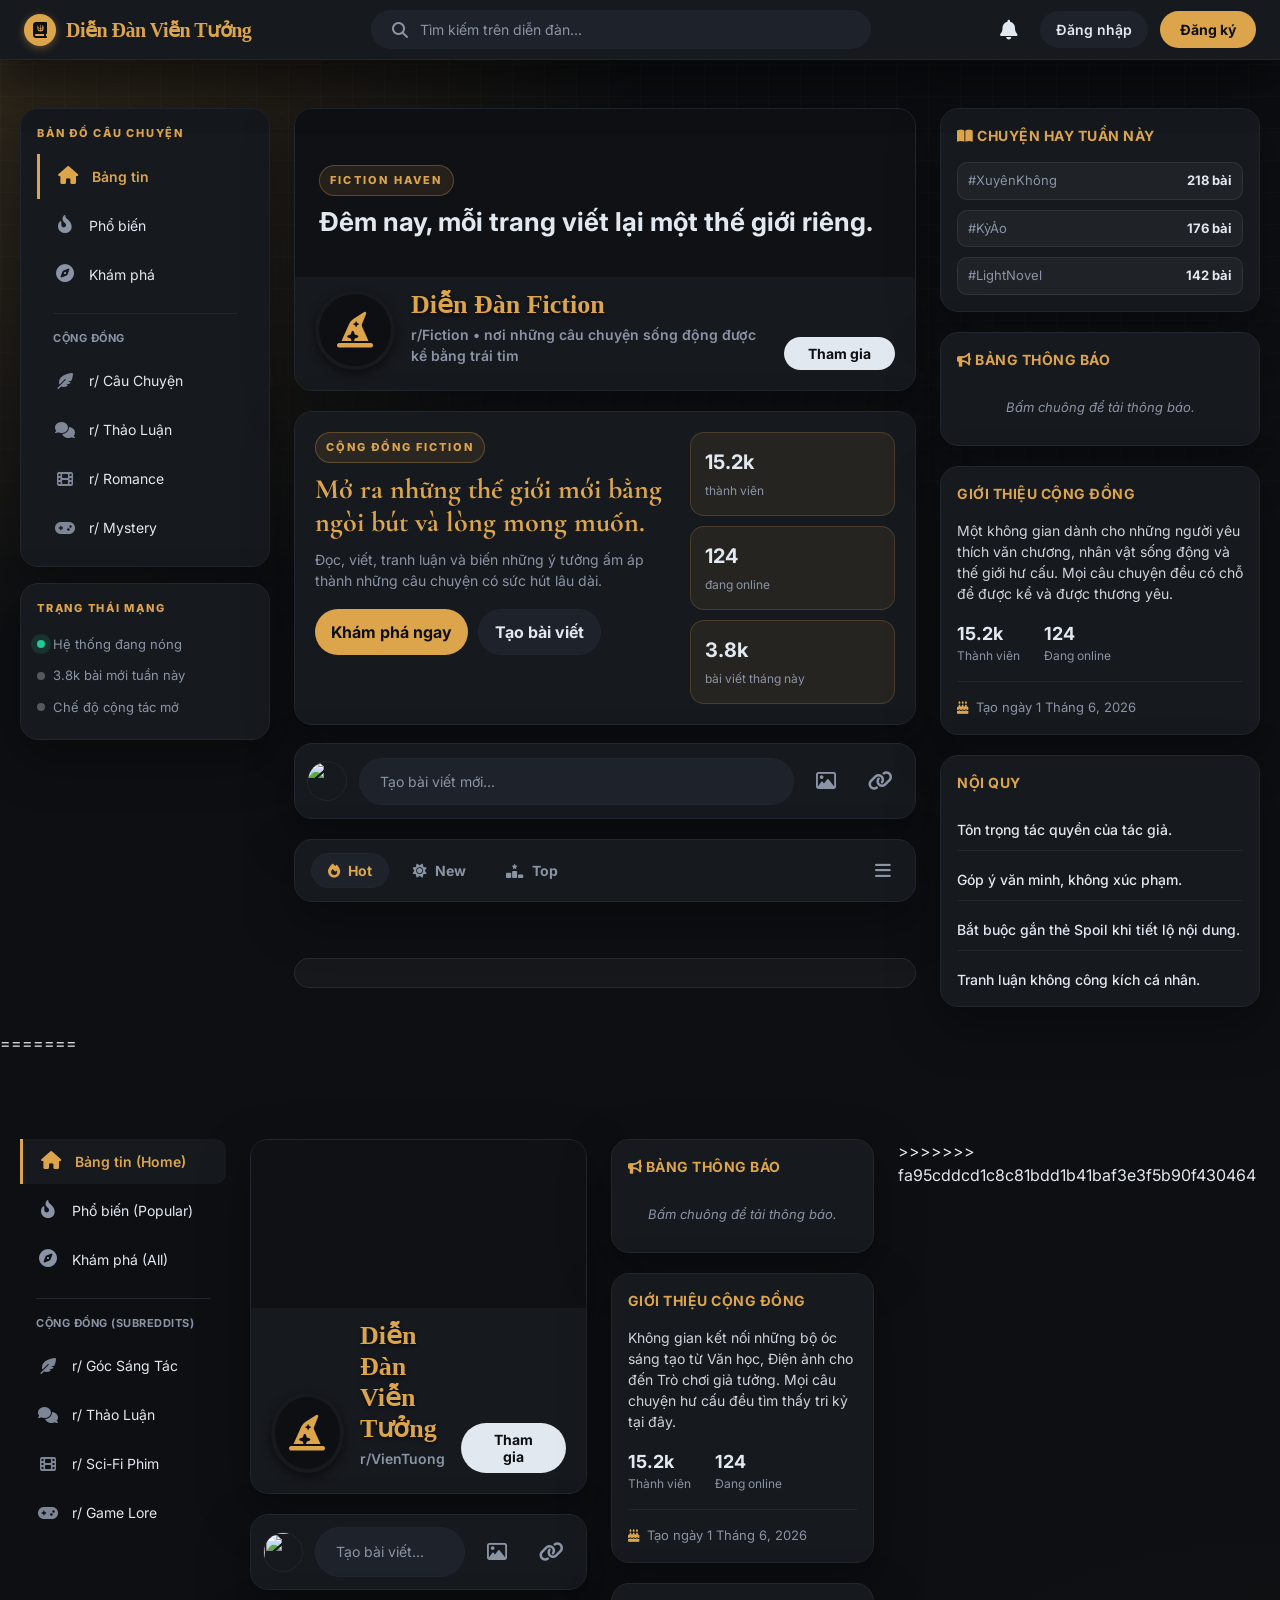
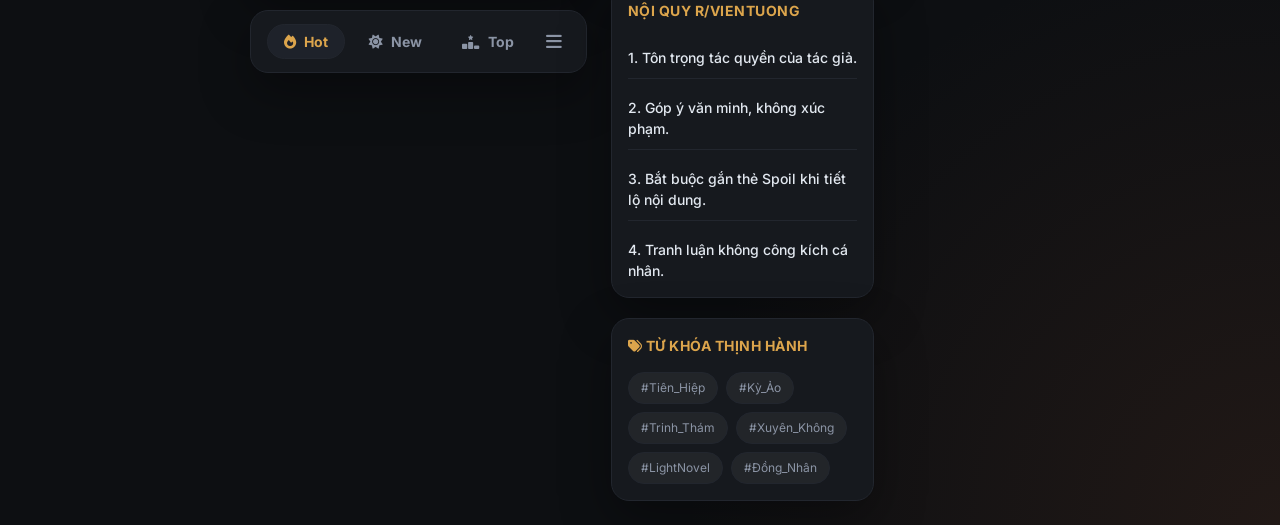
==== commit 9c852dbf: "Merge remote and local" ====
--- a/index.html
+++ b/index.html
@@ -3,11 +3,16 @@
 <head>
     <meta charset="UTF-8">
     <meta name="viewport" content="width=device-width, initial-scale=1.0">
+<<<<<<< HEAD
     <title>Storybook Haven | Diễn Đàn Fiction</title>
+=======
+    <title>Diễn Đàn Viễn Tưởng</title>
+>>>>>>> fa95cddcd1c8c81bdd1b41baf3e3f5b90f430464
     <link rel="stylesheet" href="css/style.css">
     <link rel="stylesheet" href="https://cdnjs.cloudflare.com/ajax/libs/font-awesome/6.5.1/css/all.min.css" />
 </head>
 <body>
+<<<<<<< HEAD
     <div class="page-shell">
         <header class="header">
             <div class="header-content">
@@ -170,10 +175,153 @@
                 </div>
             </aside>
         </div>
+=======
+
+    <header class="header">
+        <div class="header-content">
+            <a href="index.html" class="logo">
+                <div class="logo-icon-bg"><i class="fa-solid fa-book-journal-whills"></i></div>
+                <span>Diễn Đàn Viễn Tưởng</span>
+            </a>
+
+            <form id="searchForm" class="search-bar">
+                <i class="fa-solid fa-magnifying-glass"></i>
+                <input type="text" id="searchInput" placeholder="Tìm kiếm trên diễn đàn...">
+            </form>
+
+            <div class="header-actions">
+                <div class="notifications">
+                    <button id="notifToggle" class="btn-notif">
+                        <i class="fa-solid fa-bell"></i>
+                        <span id="notifCount" class="notif-count hidden">0</span>
+                    </button>
+                </div>
+
+                <div id="userInfo" class="user-info hidden">
+                    <img id="userAvatar" src="https://images.unsplash.com/photo-1534528741775-53994a69daeb?q=80&w=100&auto=format&fit=crop" class="user-avatar" alt="User">
+                    <div class="user-text">
+                        <span id="userName" class="user-name">Administrator</span>
+                        <span class="user-karma">1.2k karma</span>
+                    </div>
+                    <a id="adminLink" href="admin.html" class="btn-admin hidden">Admin</a>
+                    <button id="logoutButton" class="btn-logout"><i class="fa-solid fa-arrow-right-from-bracket"></i></button>
+                </div>
+                
+                <a href="./login.html" id="loginBtn" class="btn-login">Đăng nhập</a>
+                <a href="./register.html" id="registerBtn" class="btn-register">Đăng ký</a>
+            </div>
+        </div>
+    </header>
+
+    <div class="app-container">
+        
+        <aside class="sidebar">
+            <nav class="nav-menu">
+                <ul class="menu-group">
+                    <li><a href="index.html" class="active"><i class="fa-solid fa-house"></i> Bảng tin (Home)</a></li>
+                    <li><a href="popular.html"><i class="fa-solid fa-fire-flame-curved"></i> Phổ biến (Popular)</a></li>
+                    <li><a href="discover.html"><i class="fa-solid fa-compass"></i> Khám phá (All)</a></li>
+                </ul>
+
+                <div class="nav-divider"></div>
+                <h4 class="nav-title">CỘNG ĐỒNG (SUBREDDITS)</h4>
+                
+                <ul class="menu-group">
+                    <li><a href="#"><i class="fa-solid fa-feather-pointed sub-icon"></i> r/ Góc Sáng Tác</a></li>
+                    <li><a href="#"><i class="fa-solid fa-comments sub-icon"></i> r/ Thảo Luận</a></li>
+                    <li><a href="#"><i class="fa-solid fa-film sub-icon"></i> r/ Sci-Fi Phim</a></li>
+                    <li><a href="#"><i class="fa-solid fa-gamepad sub-icon"></i> r/ Game Lore</a></li>
+                </ul>
+            </nav>
+        </aside>
+
+        <main class="main-content">
+            
+            <div class="subreddit-header">
+                <div class="sub-banner"></div>
+                <div class="sub-info-bar">
+                    <div class="sub-icon-large"><i class="fa-solid fa-hat-wizard"></i></div>
+                    <div class="sub-titles">
+                        <h1 class="sub-name">Diễn Đàn Viễn Tưởng</h1>
+                        <p class="sub-slug">r/VienTuong</p>
+                    </div>
+                    <button class="btn-join">Tham gia</button>
+                </div>
+            </div>
+
+            <div class="post-toolbar reddit-create-bar">
+                <img src="https://images.unsplash.com/photo-1506794778202-cad84cf45f1d?q=80&w=100&auto=format&fit=crop" class="toolbar-avatar" alt="">
+                
+                <a href="create-post.html" class="btn-create-input" style="display: block; text-decoration: none; line-height: 24px;">Tạo bài viết...</a>
+                
+                <a href="create-post.html" class="icon-btn"><i class="fa-regular fa-image"></i></a>
+                <a href="create-post.html" class="icon-btn"><i class="fa-solid fa-link"></i></a>
+            </div>
+
+            <form id="filterForm" class="feed-filters reddit-filters">
+                <button type="button" class="filter-btn active" data-filter="trending"><i class="fa-solid fa-fire"></i> Hot</button>
+                <button type="button" class="filter-btn" data-filter="newest"><i class="fa-solid fa-sun"></i> New</button>
+                <button type="button" class="filter-btn" data-filter="top"><i class="fa-solid fa-ranking-star"></i> Top</button>
+                <button class="layout-btn"><i class="fa-solid fa-bars"></i></button>
+            </form>
+
+            <div class="post-feed" id="post-feed-container"></div>
+        </main>
+
+        <aside class="right-widgets">
+            
+            <div class="widget-card">
+                <h4 class="widget-title"><i class="fa-solid fa-bullhorn"></i> Bảng Thông Báo</h4>
+                <div class="notif-board-content hidden" id="notifDropdown">
+                    <p class="notif-empty">Bấm chuông để tải thông báo.</p>
+                </div>
+            </div>
+
+            <div class="widget-card about-community">
+                <div class="about-header">
+                    <h4 class="widget-title">Giới thiệu cộng đồng</h4>
+                </div>
+                <p class="about-desc">Không gian kết nối những bộ óc sáng tạo từ Văn học, Điện ảnh cho đến Trò chơi giả tưởng. Mọi câu chuyện hư cấu đều tìm thấy tri kỷ tại đây.</p>
+                <div class="about-stats">
+                    <div class="stat"><span class="num">15.2k</span><span class="label">Thành viên</span></div>
+                    <div class="stat"><span class="num">124</span><span class="label">Đang online</span></div>
+                </div>
+                <div class="about-date"><i class="fa-solid fa-cake-candles"></i> Tạo ngày 1 Tháng 6, 2026</div>
+            </div>
+
+            <div class="widget-card rules-card">
+                <h4 class="widget-title">Nội quy r/VienTuong</h4>
+                <ol class="reddit-rules">
+                    <li>1. Tôn trọng tác quyền của tác giả.</li>
+                    <li>2. Góp ý văn minh, không xúc phạm.</li>
+                    <li>3. Bắt buộc gắn thẻ Spoil khi tiết lộ nội dung.</li>
+                    <li>4. Tranh luận không công kích cá nhân.</li>
+                </ol>
+            </div>
+
+            <div class="widget-card">
+                <h4 class="widget-title"><i class="fa-solid fa-tags"></i> Từ khóa thịnh hành</h4>
+                <div class="tag-cloud">
+                    <span class="tag">#Tiên_Hiệp</span>
+                    <span class="tag">#Kỳ_Ảo</span>
+                    <span class="tag">#Trinh_Thám</span>
+                    <span class="tag">#Xuyên_Không</span>
+                    <span class="tag">#LightNovel</span>
+                    <span class="tag">#Đồng_Nhân</span>
+                </div>
+            </div>
+
+        </aside>
+
+>>>>>>> fa95cddcd1c8c81bdd1b41baf3e3f5b90f430464
     </div>
 
     <template id="postTemplate">
         <div class="post-card js-post-card reddit-post-card" data-post-id="" data-tags="">
+<<<<<<< HEAD
+=======
+            
+>>>>>>> fa95cddcd1c8c81bdd1b41baf3e3f5b90f430464
             <div class="vote-column">
                 <button class="vote-btn upvote"><i class="fa-solid fa-caret-up"></i></button>
                 <span class="vote-count js-like-count">0</span>
@@ -195,6 +343,7 @@
                 <a href="post-detail.html" class="post-title-link js-detail-link" style="text-decoration: none;">
                     <h2 class="post-title js-title">Tiêu đề bài viết</h2>
                 </a>
+<<<<<<< HEAD
 
                 <div class="post-tags js-tags-container"></div>
 
@@ -212,6 +361,25 @@
                         <span class="js-comment-count">0</span> Bình luận
                     </a>
 
+=======
+                
+                <div class="post-tags js-tags-container"></div>
+                
+                <a href="post-detail.html" class="post-snippet-link js-detail-link" style="text-decoration: none;">
+                    <p class="post-snippet js-content">Nội dung bài viết...</p>
+                </a>
+                
+                <img class="post-image js-image hidden" src="" alt="Ảnh bài viết" style="cursor: pointer;">
+                
+                <div class="post-actions">
+                    <button class="action-btn js-btn-like" style="display:none;"></button> 
+                    
+                    <a href="post-detail.html" class="action-btn js-btn-comment js-detail-link" style="text-decoration: none;">
+                        <i class="fa-regular fa-message"></i> 
+                        <span class="js-comment-count">0</span> Bình luận
+                    </a>
+                    
+>>>>>>> fa95cddcd1c8c81bdd1b41baf3e3f5b90f430464
                     <button class="action-btn js-btn-share">
                         <i class="fa-solid fa-share"></i> Chia sẻ
                     </button>
--- a/css/style.css
+++ b/css/style.css
@@ -1,4 +1,5 @@
 /* =========================================
+<<<<<<< HEAD
    NEON FORUM - OVERHAUL HOÀN TOÀN
    ========================================= */
 
@@ -271,6 +272,337 @@
     .post-actions { gap: 6px; }
     .action-btn { padding: 7px 10px; }
 }
+=======
+   DIỄN ĐÀN VIỄN TƯỞNG - REDDIT LAYOUT + DARK GOLD THEME
+   Bản Phối Trộn Hoàn Hảo (UI Mạng xã hội + Vibe Viễn Tưởng)
+   ========================================= */
+
+@import url('https://fonts.googleapis.com/css2?family=Inter:wght@400;500;600;700&family=Lora:ital,wght@0,400;0,600;0,700;1,400&display=swap');
+
+:root {
+    --bg-body: #0D0F12;       
+    --bg-surface: #16191E;    
+    --bg-hover: #1E222A;      
+    --text-main: #E2E8F0;     
+    --text-muted: #8B94A5;    
+    --border: #22262E;        
+    --primary: #DCA54C;       
+    --primary-hover: #C59342;
+    --primary-bg: rgba(220, 165, 76, 0.1); 
+    --danger: #EF4444;   
+    --radius-sm: 6px;
+    --radius-md: 12px;
+    --radius-pill: 9999px;
+    --shadow-soft: 0 4px 16px rgba(0, 0, 0, 0.4);
+}
+
+* { margin: 0; padding: 0; box-sizing: border-box; font-family: 'Inter', sans-serif; }
+body { background-color: var(--bg-body); color: var(--text-main); line-height: 1.5; overflow-y: scroll; overflow-x: hidden; }
+a { text-decoration: none; color: inherit; }
+.hidden { display: none !important; }
+
+.logo span, .sub-name, .elegant-title { font-family: 'Lora', serif; font-weight: 700; color: var(--primary); }
+
+/* HEADER */
+.header { background-color: var(--bg-surface); border-bottom: 1px solid var(--border); position: fixed; top: 0; left: 0; width: 100%; height: 60px; z-index: 100; box-shadow: var(--shadow-soft);}
+.header-content { max-width: 100%; padding: 0 24px; height: 100%; display: flex; align-items: center; justify-content: space-between; gap: 16px; }
+
+.logo { display: flex; align-items: center; gap: 10px; font-size: 20px; letter-spacing: -0.5px;}
+.logo-icon-bg { background: var(--primary); color: #0D0F12; width: 32px; height: 32px; border-radius: 50%; display: flex; align-items: center; justify-content: center; font-size: 16px; box-shadow: 0 2px 8px rgba(220, 165, 76, 0.4);}
+
+/* Search Bar */
+.search-bar { display: flex; align-items: center; background: var(--bg-hover); border-radius: var(--radius-pill); padding: 10px 20px; width: 100%; max-width: 500px; border: 1px solid transparent; transition: 0.2s; }
+.search-bar:hover, .search-bar:focus-within { background: var(--bg-body); border-color: var(--primary); box-shadow: 0 0 0 2px var(--primary-bg);}
+.search-bar i { color: var(--text-muted); margin-right: 12px; font-size: 16px;}
+.search-bar input { border: none; background: transparent; outline: none; width: 100%; font-size: 14px; color: var(--text-main); }
+.search-bar input::placeholder { color: var(--text-muted); }
+
+.header-actions { display: flex; align-items: center; gap: 12px; }
+
+.btn-notif { background: transparent; border: none; font-size: 20px; color: var(--text-main); cursor: pointer; padding: 6px 10px; border-radius: var(--radius-sm); transition: 0.2s; position: relative;}
+.btn-notif:hover { background: var(--bg-hover); color: var(--primary);}
+.notif-count { position: absolute; top: 2px; right: 2px; background: var(--danger); color: white; font-size: 10px; font-weight: bold; padding: 0 4px; border-radius: var(--radius-pill); }
+
+.user-info { display: flex; align-items: center; gap: 8px; padding: 4px 10px; border-radius: var(--radius-pill); border: 1px solid transparent; cursor: pointer; transition: 0.2s;}
+.user-info:hover { background: var(--bg-hover); border-color: var(--border); }
+.user-avatar { width: 30px; height: 30px; border-radius: 50%; object-fit: cover; background: var(--bg-body); border: 1px solid var(--border); color: transparent; text-indent: -9999px;}
+.user-text { display: flex; flex-direction: column; }
+.user-name { font-size: 13px; font-weight: 600; color: var(--text-main); }
+.user-karma { font-size: 11px; color: var(--primary); }
+
+.btn-logout { background: transparent; border: none; color: var(--text-muted); cursor: pointer; padding: 6px 10px; border-radius: var(--radius-sm); transition: 0.2s;}
+.btn-logout:hover { background: var(--bg-hover); color: var(--danger); }
+
+.btn-login { font-weight: 600; font-size: 14px; padding: 8px 16px; border-radius: var(--radius-pill); background: var(--bg-hover); color: var(--text-main); transition: 0.2s;}
+.btn-login:hover { background: var(--border); color: var(--primary);}
+.btn-register { background: var(--primary); color: #0D0F12; font-weight: 700; font-size: 14px; padding: 8px 20px; border-radius: var(--radius-pill); transition: 0.2s;}
+.btn-register:hover { background: var(--primary-hover); transform: translateY(-1px);}
+
+/* APP CONTAINER */
+.app-container { display: flex; justify-content: center; max-width: 1240px; margin: 60px auto 0; padding: 24px 0; gap: 24px; }
+
+/* SIDEBAR */
+.sidebar { width: 250px; position: sticky; top: 84px; align-self: flex-start; }
+.nav-menu ul { list-style: none; display: flex; flex-direction: column; gap: 4px;}
+.nav-menu li a { display: flex; align-items: center; gap: 12px; padding: 12px 16px; border-radius: var(--radius-sm); color: var(--text-main); font-size: 14px; transition: 0.2s;}
+.nav-menu li a i { font-size: 18px; width: 24px; color: var(--text-muted); transition: 0.2s; text-align: center;}
+.nav-menu li a:hover { background: var(--bg-surface); color: var(--primary);}
+.nav-menu li a:hover i { color: var(--primary); }
+.nav-menu li a.active { background: var(--bg-surface); font-weight: 600; color: var(--primary); border-left: 3px solid var(--primary); border-radius: 0 var(--radius-sm) var(--radius-sm) 0;}
+.nav-menu li a.active i { color: var(--primary); }
+
+.nav-divider { height: 1px; background: var(--border); margin: 16px; }
+.nav-title { font-size: 11px; font-weight: 700; color: var(--text-muted); text-transform: uppercase; margin: 0 0 12px 16px; letter-spacing: 0.5px;}
+.sub-icon { color: var(--primary); font-size: 16px !important; font-weight: 700; opacity: 0.9;}
+
+/* MAIN CONTENT */
+.main-content { flex-grow: 1; max-width: 680px !important; }
+
+/* SUBREDDIT HEADER */
+.subreddit-header { background: var(--bg-surface); border: 1px solid var(--border); border-radius: var(--radius-md); margin-bottom: 20px; overflow: hidden; box-shadow: var(--shadow-soft);}
+.sub-banner { height: 100px; background: url('https://images.unsplash.com/photo-1481627834876-b7833e8f5570?q=80&w=800&auto=format&fit=crop') center/cover; position: relative;}
+.sub-banner::before { content: ''; position: absolute; inset: 0; background: rgba(13, 15, 18, 0.7); }
+.sub-info-bar { padding: 12px 20px 20px; display: flex; align-items: flex-end; gap: 16px; position: relative; }
+.sub-icon-large { width: 80px; height: 80px; border-radius: 50%; border: 4px solid var(--bg-surface); background: var(--bg-body); color: var(--primary); display: flex; justify-content: center; align-items: center; font-size: 36px; margin-top: -48px; z-index: 2; box-shadow: 0 4px 10px rgba(0,0,0,0.5);}
+.sub-titles { flex-grow: 1; margin-bottom: 4px;}
+.sub-name { font-size: 26px; line-height: 1.2; text-shadow: 0 2px 4px rgba(0,0,0,0.5);}
+.sub-slug { font-size: 14px; font-weight: 600; color: var(--text-muted); margin-top: 4px; }
+.btn-join { background: var(--text-main); color: var(--bg-body); border: none; padding: 8px 24px; border-radius: var(--radius-pill); font-weight: 700; font-size: 14px; cursor: pointer; transition: 0.2s;}
+.btn-join:hover { background: white; transform: translateY(-1px);}
+
+/* CREATE POST BAR */
+.reddit-create-bar { display: flex; align-items: center; gap: 12px; background: var(--bg-surface); border: 1px solid var(--border); border-radius: var(--radius-md); padding: 12px; margin-bottom: 20px; box-shadow: var(--shadow-soft);}
+.toolbar-avatar { width: 40px; height: 40px; border-radius: 50%; object-fit: cover; border: 1px solid var(--border); color: transparent;}
+.btn-create-input { flex-grow: 1; background: var(--bg-hover); border: 1px solid var(--border); border-radius: var(--radius-pill); padding: 12px 20px; color: var(--text-muted); text-align: left; cursor: pointer; transition: 0.2s; font-size: 14px;}
+.btn-create-input:hover { background: var(--bg-body); border-color: var(--primary); color: var(--text-main);}
+.icon-btn { background: transparent; border: none; color: var(--text-muted); font-size: 20px; padding: 10px; border-radius: 50%; cursor: pointer; transition: 0.2s;}
+.icon-btn:hover { background: var(--bg-hover); color: var(--primary);}
+
+/* FORM ĐĂNG BÀI ẨN */
+.create-post-card { background: var(--bg-surface); border: 1px solid var(--border); border-radius: var(--radius-md); padding: 20px; margin-bottom: 20px; box-shadow: var(--shadow-soft);}
+.create-header { display: flex; justify-content: space-between; align-items: center; border-bottom: 1px solid var(--border); padding-bottom: 16px; margin-bottom: 16px; }
+.create-header h3 { font-size: 18px; font-weight: 700; color: var(--primary); }
+.btn-draft { background: transparent; border: 1px solid var(--text-muted); color: var(--text-main); padding: 6px 16px; border-radius: var(--radius-pill); font-weight: 600; font-size: 12px; cursor: pointer;}
+.btn-draft:hover { border-color: var(--text-main); }
+.create-post-form { display: flex; flex-direction: column; gap: 12px; }
+.input-title { width: 100%; background: var(--bg-body); border: 1px solid var(--border); border-radius: var(--radius-sm); padding: 12px 16px; color: var(--text-main); font-size: 14px;}
+.input-title:focus { border-color: var(--primary); outline: none; box-shadow: 0 0 0 2px var(--primary-bg);}
+.format-toolbar { background: var(--bg-hover); padding: 10px 16px; border: 1px solid var(--border); border-bottom: none; border-radius: var(--radius-sm) var(--radius-sm) 0 0; display: flex; gap: 16px; color: var(--text-muted);}
+#postContent { width: 100%; background: var(--bg-body); border: 1px solid var(--border); border-radius: 0 0 var(--radius-sm) var(--radius-sm); padding: 16px; color: var(--text-main); font-size: 15px; outline: none; resize: vertical; line-height: 1.6;}
+#postContent:focus { border-color: var(--primary); }
+.form-footer { display: flex; justify-content: flex-end; padding-top: 8px;}
+.btn-submit { background: var(--primary); color: #0D0F12; padding: 10px 24px; border: none; border-radius: var(--radius-pill); font-weight: 700; cursor: pointer; transition: 0.2s;}
+.btn-submit:hover { background: var(--primary-hover); transform: translateY(-2px);}
+
+/* BỘ LỌC REDDIT */
+.reddit-filters { display: flex; gap: 8px; align-items: center; background: var(--bg-surface); border: 1px solid var(--border); border-radius: var(--radius-md); padding: 12px 16px; margin-bottom: 20px; box-shadow: var(--shadow-soft);}
+.filter-btn { background: transparent; border: none; color: var(--text-muted); font-size: 14px; font-weight: 700; padding: 8px 16px; border-radius: var(--radius-pill); display: flex; align-items: center; gap: 8px; cursor: pointer; transition: 0.2s;}
+.filter-btn:hover { background: var(--bg-hover); color: var(--text-main);}
+.filter-btn.active { background: var(--bg-hover); color: var(--primary); border: 1px solid var(--border);}
+.layout-btn { margin-left: auto; background: transparent; border: none; color: var(--text-muted); font-size: 18px; padding: 8px; cursor: pointer; border-radius: 50%;}
+.layout-btn:hover { background: var(--bg-hover); color: var(--text-main);}
+
+/* =========================================
+   POST CARD (BÀI VIẾT)
+   ========================================= */
+.post-feed { display: flex; flex-direction: column; gap: 16px; }
+.reddit-post-card { background: var(--bg-surface); border: 1px solid var(--border); border-radius: var(--radius-md); display: flex; transition: 0.2s; box-shadow: var(--shadow-soft);}
+.reddit-post-card:hover { border-color: var(--primary); }
+
+.vote-column { width: 44px; background: rgba(0,0,0,0.2); border-radius: var(--radius-md) 0 0 var(--radius-md); display: flex; flex-direction: column; align-items: center; padding: 12px 0; gap: 2px; border-right: 1px solid var(--border);}
+.vote-btn { background: transparent; border: none; color: var(--text-muted); font-size: 24px; padding: 4px; cursor: pointer; transition: 0.2s;}
+.vote-btn:hover { color: var(--primary); transform: scale(1.1);}
+.vote-count { font-size: 14px; font-weight: 700; color: var(--text-main); margin: 4px 0;}
+
+.post-content-area { flex-grow: 1; padding: 12px 16px 12px 12px; }
+.post-header { display: flex; align-items: center; gap: 8px; margin-bottom: 12px; }
+.user-avatar-small { width: 24px; height: 24px; border-radius: 50%; object-fit: cover; background: var(--bg-body); border: 1px solid var(--border); color: transparent;}
+.post-meta { display: flex; align-items: center; gap: 8px; font-size: 13px; }
+.post-community { font-weight: 700; color: var(--text-main); }
+.separator { color: var(--text-muted); font-size: 10px;}
+.post-author, .post-time { color: var(--text-muted); }
+.post-header .js-btn-options { margin-left: auto; background: transparent; border: none; color: var(--text-muted); cursor: pointer; padding: 6px; border-radius: 50%; transition: 0.2s;}
+.post-header .js-btn-options:hover { background: var(--bg-hover); color: var(--text-main);}
+
+.post-title { font-size: 20px; font-weight: 600; color: var(--text-main); margin-bottom: 12px; line-height: 1.3;}
+.post-tags { display: flex; flex-wrap: wrap; gap: 6px; margin-bottom: 12px; }
+.post-tag { background: var(--bg-body); color: var(--text-muted); font-size: 12px; padding: 4px 10px; border-radius: var(--radius-pill); font-weight: 600; border: 1px solid var(--border);}
+.post-tag:hover { border-color: var(--primary); color: var(--primary); }
+
+.post-snippet { font-size: 15px; color: var(--text-main); line-height: 1.6; margin-bottom: 16px; }
+.post-image { width: 100%; max-height: 500px; object-fit: contain; background: black; border-radius: var(--radius-sm); border: 1px solid var(--border); margin-bottom: 16px; }
+
+.post-actions { display: flex; align-items: center; gap: 8px; }
+.action-btn { background: transparent; border: none; padding: 8px 12px; border-radius: var(--radius-sm); display: flex; align-items: center; gap: 8px; color: var(--text-muted); font-size: 13px; font-weight: 700; cursor: pointer; transition: 0.2s;}
+.action-btn i { font-size: 18px; }
+.action-btn:hover { background: var(--bg-hover); color: var(--text-main);}
+
+
+/* =========================================
+   VŨ KHÍ TỐI THƯỢNG: FIX LỖI BÌNH LUẬN TRẮNG TOÁT
+   Dùng !important để chém bay Inline Style của JS cũ
+   ========================================= */
+.post-comments { 
+    margin: 12px 0 0 0; 
+    padding-top: 16px; 
+    border-top: 1px dashed var(--border); 
+}
+.comment-list { display: flex; flex-direction: column; gap: 12px; margin-bottom: 16px; }
+
+/* Bắt buộc dùng !important để ép khuôn Dark Mode */
+.comment-item { 
+    background: var(--bg-body) !important; /* Đè màu trắng #F8FAFC của JS */
+    padding: 12px 16px !important; 
+    border-radius: var(--radius-sm) !important; 
+    border: 1px solid var(--border) !important; 
+    margin-bottom: 0 !important; 
+}
+.comment-header { 
+    display: flex !important; align-items: center !important; gap: 12px !important; margin-bottom: 8px !important; 
+}
+.comment-header strong { 
+    font-size: 14px !important; color: var(--primary) !important; 
+}
+.comment-header span { 
+    font-size: 11px !important; color: var(--text-muted) !important; font-style: italic !important;
+}
+.comment-item p { 
+    font-size: 14px !important; color: var(--text-main) !important; line-height: 1.5 !important; margin: 0 !important;
+}
+
+/* Form nhập bình luận bên dưới */
+.comment-form { 
+    display: flex; flex-direction: column; gap: 12px; 
+    background: var(--bg-body); padding: 16px; 
+    border-radius: var(--radius-sm); border: 1px solid var(--border);
+}
+.comment-username, .comment-input { 
+    width: 100%; background: var(--bg-surface); 
+    border: 1px solid var(--border); border-radius: var(--radius-sm); 
+    padding: 10px 14px; color: var(--text-main); font-size: 14px; 
+    outline: none; transition: 0.2s;
+}
+.comment-username::placeholder, .comment-input::placeholder { color: var(--text-muted); }
+.comment-username:focus, .comment-input:focus { 
+    border-color: var(--primary); box-shadow: 0 0 0 2px var(--primary-bg);
+}
+.comment-input { resize: vertical; min-height: 80px;}
+.comment-form .btn-submit { 
+    align-self: flex-end; background: var(--primary); color: #0D0F12; 
+    padding: 8px 20px; border: none; border-radius: var(--radius-pill); 
+    font-weight: 700; cursor: pointer; transition: 0.2s; font-size: 13px;
+}
+.comment-form .btn-submit:hover { background: var(--primary-hover); transform: translateY(-2px);}
+
+
+/* =========================================
+   CỘT 3 WIDGETS BÊN PHẢI
+   ========================================= */
+.right-widgets { width: 320px; position: sticky; top: 84px; align-self: flex-start; display: flex; flex-direction: column; gap: 20px; }
+.widget-card { background: var(--bg-surface); border: 1px solid var(--border); border-radius: var(--radius-md); padding: 16px; box-shadow: var(--shadow-soft);}
+.widget-title, .about-header h4 { font-size: 14px; color: var(--primary); text-transform: uppercase; font-weight: 700; margin-bottom: 16px; letter-spacing: 0.5px;}
+
+/* Giới thiệu cộng đồng */
+.about-desc { font-size: 14px; color: var(--text-main); margin-bottom: 16px; line-height: 1.5; opacity: 0.9;}
+.about-stats { display: flex; gap: 24px; margin-bottom: 16px; border-bottom: 1px solid var(--border); padding-bottom: 16px;}
+.stat { display: flex; flex-direction: column; }
+.stat .num { font-size: 18px; font-weight: 700; color: var(--text-main);}
+.stat .label { font-size: 12px; color: var(--text-muted);}
+.about-date { font-size: 13px; color: var(--text-muted); display: flex; align-items: center; gap: 8px;}
+.about-date i { color: var(--primary); }
+
+/* Nội quy */
+.reddit-rules { list-style: none; padding: 0; }
+.reddit-rules li { font-size: 14px; color: var(--text-main); padding: 10px 0; border-bottom: 1px solid var(--border); font-weight: 500;}
+.reddit-rules li:last-child { border-bottom: none; }
+
+/* Thông Báo (JS) */
+.notif-board-content { display: flex !important; flex-direction: column; max-height: 300px; overflow-y: auto; }
+.notif-empty { text-align: center; color: var(--text-muted); font-size: 13px; padding: 12px 0; font-style: italic;}
+.notif-item { padding: 12px 0; border-bottom: 1px dashed var(--border); }
+.notif-item:last-child { border-bottom: none; }
+.notif-title { font-weight: 700; font-size: 14px; color: var(--text-main); margin-bottom: 4px;}
+.notif-message { font-size: 13px; color: var(--text-muted); line-height: 1.5; margin-bottom: 6px;}
+.notif-time { font-size: 11px; color: var(--primary); font-style: italic;}
+
+/* Từ khóa Dark Mode */
+.tag-cloud { display: flex; flex-wrap: wrap; gap: 8px; }
+.tag { background: rgba(255, 255, 255, 0.05); color: var(--text-muted); font-size: 12px; padding: 6px 12px; border-radius: var(--radius-pill); cursor: pointer; transition: 0.2s; border: 1px solid var(--border);}
+.tag:hover { border-color: var(--primary); color: var(--primary); background: rgba(220, 165, 76, 0.1); }
+
+@media (max-width: 1024px) { .right-widgets { display: none; } }
+@media (max-width: 768px) { .sidebar { display: none; } }
+/* --- CÂY BÌNH LUẬN REDDIT STYLE --- */
+.reddit-comment {
+    position: relative;
+    padding-left: 24px; /* Chừa không gian cho đường kẻ */
+    margin-bottom: 16px;
+}
+.comment-thread-line {
+    position: absolute;
+    left: 8px;
+    top: 36px; /* Bắt đầu từ dưới avatar */
+    bottom: -16px;
+    width: 2px;
+    background-color: var(--border);
+    cursor: pointer;
+    transition: 0.2s;
+}
+.comment-thread-line:hover { background-color: var(--primary); }
+
+.comment-header { display: flex; align-items: center; gap: 8px; margin-bottom: 8px; }
+.comment-author { font-weight: 600; font-size: 13px; color: var(--text-main); }
+.comment-time { font-size: 12px; color: var(--text-muted); }
+
+.comment-body p { font-size: 14px; color: var(--text-main); line-height: 1.5; margin-bottom: 8px;}
+.comment-actions { display: flex; align-items: center; gap: 4px; margin-bottom: 12px;}
+
+/* Reply thò thụt vào trong */
+.nested-reply {
+    margin-top: 16px;
+    margin-bottom: 0;
+}
+/* =========================================
+   STYLE DÀNH RIÊNG CHO TRANG TẠO BÀI VIẾT (CREATE POST)
+   ========================================= */
+
+.create-post-header {
+    display: flex; justify-content: space-between; align-items: center;
+    border-bottom: 1px solid var(--border); padding-bottom: 12px; margin-bottom: 20px;
+}
+.create-post-header .page-title {
+    font-size: 18px; font-weight: 600; color: var(--text-main); font-family: 'Inter', sans-serif;
+}
+.btn-draft-top {
+    background: transparent; border: none; color: var(--primary);
+    font-weight: 700; font-size: 12px; cursor: pointer; display: flex; align-items: center; gap: 6px;
+}
+.draft-count { background: var(--border); color: var(--text-main); padding: 2px 6px; border-radius: 4px;}
+
+/* Chọn cộng đồng */
+.community-selector { margin-bottom: 16px; width: 300px; }
+.selector-box {
+    background: var(--bg-surface); border: 1px solid var(--border); border-radius: var(--radius-sm);
+    padding: 10px 16px; display: flex; align-items: center; justify-content: space-between;
+    cursor: pointer; color: var(--text-main); transition: 0.2s;
+}
+.selector-box:hover { border-color: var(--text-muted); }
+.selector-left { display: flex; align-items: center; gap: 10px; font-size: 14px; font-weight: 600; }
+.selector-left i { color: var(--text-muted); font-size: 18px;}
+
+/* Hộp nội dung chính */
+.create-box-main {
+    background: var(--bg-surface); border: 1px solid var(--border);
+    border-radius: var(--radius-md); overflow: hidden; box-shadow: var(--shadow-soft);
+}
+
+/* Tabs */
+.create-tabs { display: flex; border-bottom: 1px solid var(--border); }
+.tab-btn {
+    flex: 1; background: transparent; border: none; padding: 14px;
+    color: var(--text-muted); font-weight: 600; font-size: 14px; cursor: pointer;
+    display: flex; justify-content: center; align-items: center; gap: 8px;
+>>>>>>> fa95cddcd1c8c81bdd1b41baf3e3f5b90f430464
     border-bottom: 2px solid transparent; transition: 0.2s;
 }
 .tab-btn:hover { background: var(--bg-hover); color: var(--text-main); }
@@ -285,7 +617,11 @@
     border-radius: var(--radius-sm); padding: 10px 60px 10px 16px;
     color: var(--text-main); font-size: 14px; outline: none; transition: 0.2s;
 }
+<<<<<<< HEAD
 .input-post-title:focus { border-color: var(--primary); box-shadow: 0 0 0 2px var(--primary-bg); }
+=======
+.input-post-title:focus { border-color: var(--text-main); }
+>>>>>>> fa95cddcd1c8c81bdd1b41baf3e3f5b90f430464
 .input-title-wrapper .char-count {
     position: absolute; right: 16px; top: 50%; transform: translateY(-50%);
     font-size: 12px; color: var(--text-muted); font-weight: 600;
@@ -317,9 +653,12 @@
 
 /* Gắn Tag (Flair) */
 .post-options-bar { display: flex; gap: 8px; flex-wrap: wrap; margin-top: 4px; }
+<<<<<<< HEAD
 .post-card { position: relative; overflow: hidden; }
 .post-card::before { content: ''; position: absolute; inset: 0; background: linear-gradient(90deg, transparent, rgba(220,165,76,0.06), transparent); transform: translateX(-100%); transition: transform 0.35s ease; pointer-events: none; }
 .post-card:hover::before { transform: translateX(100%); }
+=======
+>>>>>>> fa95cddcd1c8c81bdd1b41baf3e3f5b90f430464
 .option-btn {
     background: transparent; border: 1px solid var(--border); color: var(--text-muted);
     padding: 6px 12px; border-radius: var(--radius-pill); font-size: 12px; font-weight: 600;
@@ -346,7 +685,11 @@
     background: var(--text-main); color: var(--bg-body); border: none;
     padding: 8px 24px; border-radius: var(--radius-pill); font-weight: 700; font-size: 14px; cursor: pointer; transition: 0.2s;
 }
+<<<<<<< HEAD
  .btn-submit-post:hover { background: var(--primary-hover); opacity: 0.95; transform: translateY(-1px);}
+=======
+.btn-submit-post:hover { opacity: 0.9; transform: translateY(-1px);}
+>>>>>>> fa95cddcd1c8c81bdd1b41baf3e3f5b90f430464
 /* =========================================
    GIAO DIỆN CHI TIẾT BÀI VIẾT (POST DETAIL THEATER MODE)
    ========================================= */
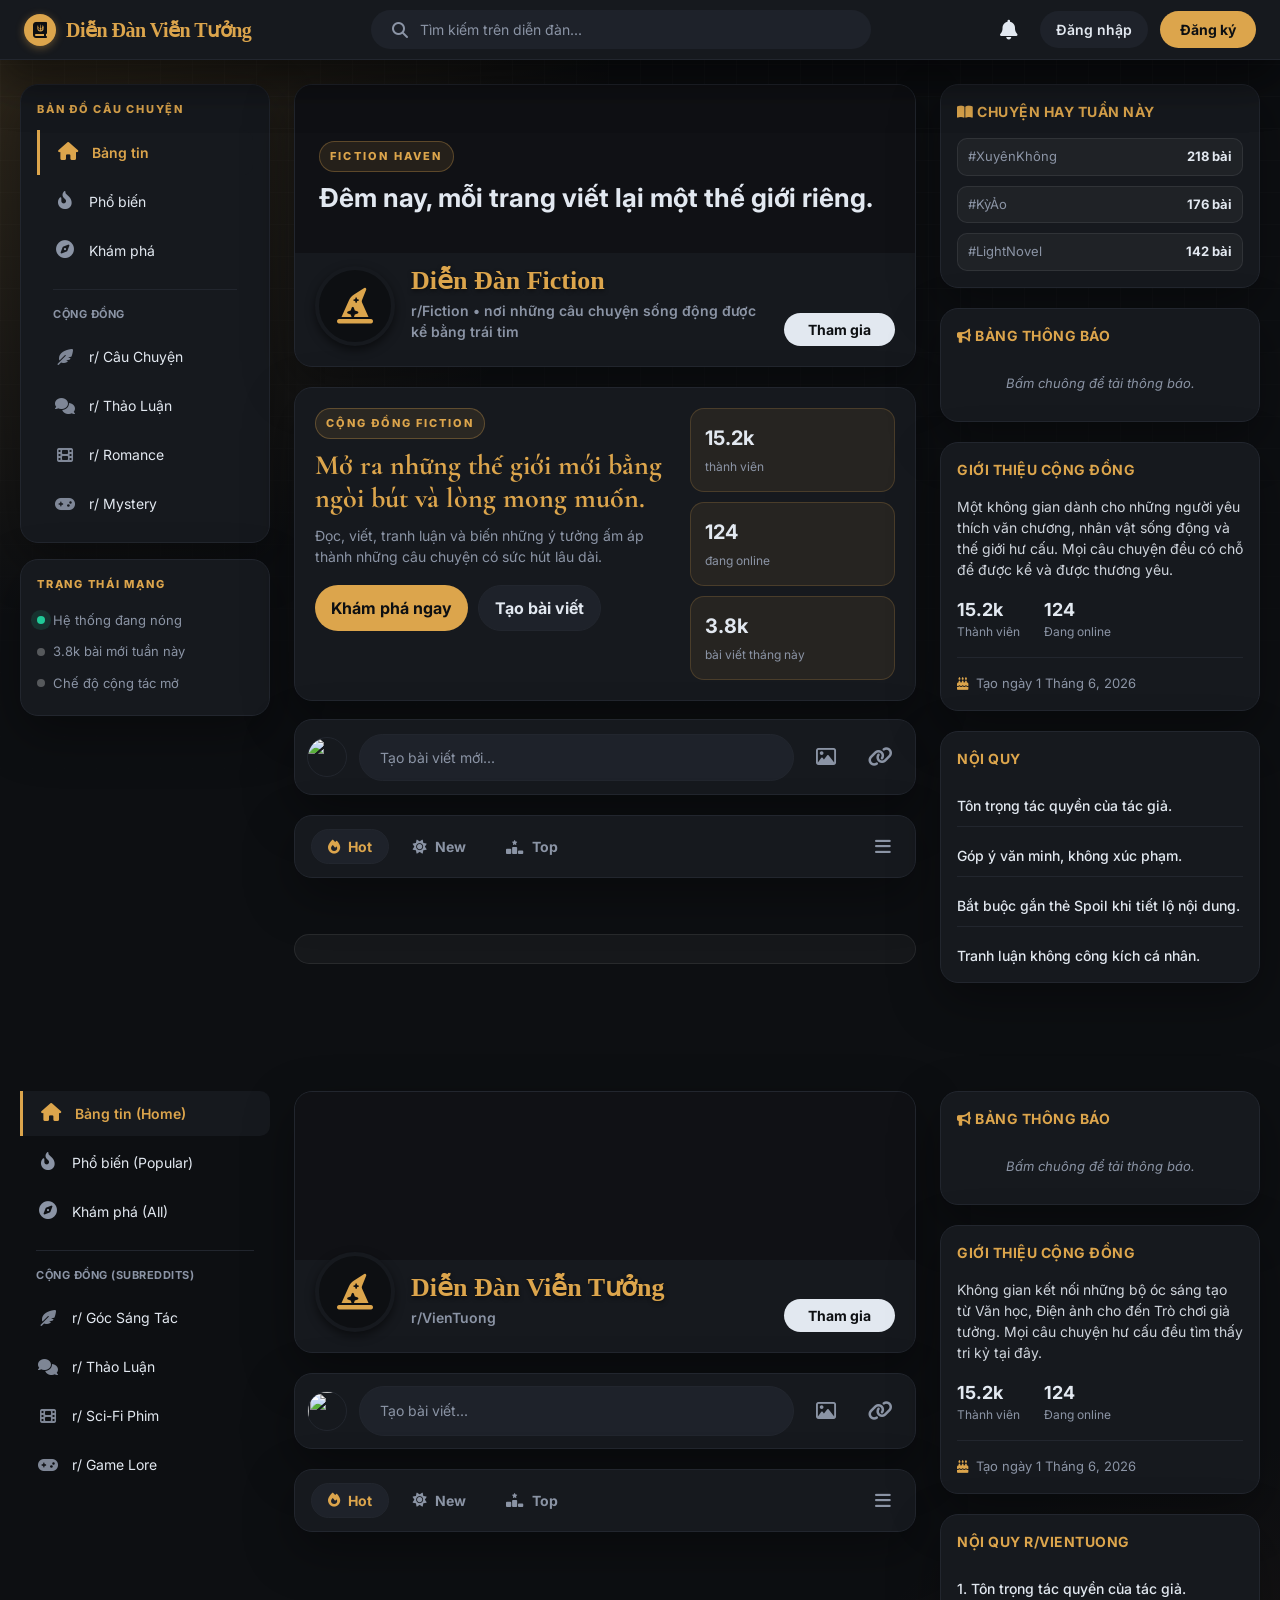
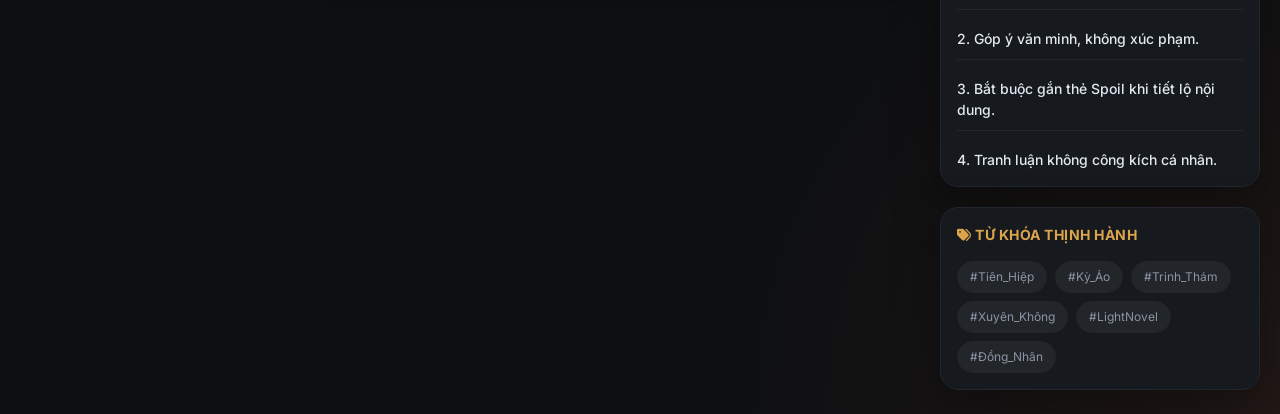
==== commit 70c6f1d1: "Merge remote repository" ====
--- a/index.html
+++ b/index.html
@@ -3,16 +3,11 @@
 <head>
     <meta charset="UTF-8">
     <meta name="viewport" content="width=device-width, initial-scale=1.0">
-<<<<<<< HEAD
     <title>Storybook Haven | Diễn Đàn Fiction</title>
-=======
-    <title>Diễn Đàn Viễn Tưởng</title>
->>>>>>> fa95cddcd1c8c81bdd1b41baf3e3f5b90f430464
     <link rel="stylesheet" href="css/style.css">
     <link rel="stylesheet" href="https://cdnjs.cloudflare.com/ajax/libs/font-awesome/6.5.1/css/all.min.css" />
 </head>
 <body>
-<<<<<<< HEAD
     <div class="page-shell">
         <header class="header">
             <div class="header-content">
@@ -175,7 +170,72 @@
                 </div>
             </aside>
         </div>
-=======
+    </div>
+
+    <template id="postTemplate">
+        <div class="post-card js-post-card reddit-post-card" data-post-id="" data-tags="">
+            <div class="vote-column">
+                <button class="vote-btn upvote"><i class="fa-solid fa-caret-up"></i></button>
+                <span class="vote-count js-like-count">0</span>
+                <button class="vote-btn downvote"><i class="fa-solid fa-caret-down"></i></button>
+            </div>
+
+            <div class="post-content-area">
+                <div class="post-header">
+                    <img src="" class="user-avatar-small js-avatar" alt="User">
+                    <div class="post-meta">
+                        <span class="post-community">r/VienTuong</span>
+                        <span class="separator">•</span>
+                        <span class="post-author">Đăng bởi u/<span class="js-author">Author</span></span>
+                        <span class="post-time js-time">Time</span>
+                    </div>
+                    <button class="btn-join-small js-btn-options"><i class="fa-solid fa-ellipsis"></i></button>
+                </div>
+
+                <a href="post-detail.html" class="post-title-link js-detail-link" style="text-decoration: none;">
+                    <h2 class="post-title js-title">Tiêu đề bài viết</h2>
+                </a>
+
+                <div class="post-tags js-tags-container"></div>
+
+                <a href="post-detail.html" class="post-snippet-link js-detail-link" style="text-decoration: none;">
+                    <p class="post-snippet js-content">Nội dung bài viết...</p>
+                </a>
+
+                <img class="post-image js-image hidden" src="" alt="Ảnh bài viết" style="cursor: pointer;">
+
+                <div class="post-actions">
+                    <button class="action-btn js-btn-like" style="display:none;"></button>
+
+                    <a href="post-detail.html" class="action-btn js-btn-comment js-detail-link" style="text-decoration: none;">
+                        <i class="fa-regular fa-message"></i>
+                        <span class="js-comment-count">0</span> Bình luận
+                    </a>
+
+                    <button class="action-btn js-btn-share">
+                        <i class="fa-solid fa-share"></i> Chia sẻ
+                    </button>
+                    <button class="action-btn">
+                        <i class="fa-regular fa-bookmark"></i> Lưu
+                    </button>
+                </div>
+            </div>
+        </div>
+    </template>
+
+    <script type="module" src="js/main.js"></script>
+</body>
+</html>
+<!DOCTYPE html>
+<html lang="vi">
+<head>
+    <meta charset="UTF-8">
+    <meta name="viewport" content="width=device-width, initial-scale=1.0">
+    <title>Diễn Đàn Viễn Tưởng</title>
+    <link rel="stylesheet" href="css/style.css">
+    <link rel="stylesheet" href="https://cdnjs.cloudflare.com/ajax/libs/font-awesome/6.5.1/css/all.min.css" />
+</head>
+<body>
 
     <header class="header">
         <div class="header-content">
@@ -313,15 +373,11 @@
 
         </aside>
 
->>>>>>> fa95cddcd1c8c81bdd1b41baf3e3f5b90f430464
     </div>
 
     <template id="postTemplate">
         <div class="post-card js-post-card reddit-post-card" data-post-id="" data-tags="">
-<<<<<<< HEAD
-=======
             
->>>>>>> fa95cddcd1c8c81bdd1b41baf3e3f5b90f430464
             <div class="vote-column">
                 <button class="vote-btn upvote"><i class="fa-solid fa-caret-up"></i></button>
                 <span class="vote-count js-like-count">0</span>
@@ -343,25 +399,6 @@
                 <a href="post-detail.html" class="post-title-link js-detail-link" style="text-decoration: none;">
                     <h2 class="post-title js-title">Tiêu đề bài viết</h2>
                 </a>
-<<<<<<< HEAD
-
-                <div class="post-tags js-tags-container"></div>
-
-                <a href="post-detail.html" class="post-snippet-link js-detail-link" style="text-decoration: none;">
-                    <p class="post-snippet js-content">Nội dung bài viết...</p>
-                </a>
-
-                <img class="post-image js-image hidden" src="" alt="Ảnh bài viết" style="cursor: pointer;">
-
-                <div class="post-actions">
-                    <button class="action-btn js-btn-like" style="display:none;"></button>
-
-                    <a href="post-detail.html" class="action-btn js-btn-comment js-detail-link" style="text-decoration: none;">
-                        <i class="fa-regular fa-message"></i>
-                        <span class="js-comment-count">0</span> Bình luận
-                    </a>
-
-=======
                 
                 <div class="post-tags js-tags-container"></div>
                 
@@ -379,7 +416,6 @@
                         <span class="js-comment-count">0</span> Bình luận
                     </a>
                     
->>>>>>> fa95cddcd1c8c81bdd1b41baf3e3f5b90f430464
                     <button class="action-btn js-btn-share">
                         <i class="fa-solid fa-share"></i> Chia sẻ
                     </button>
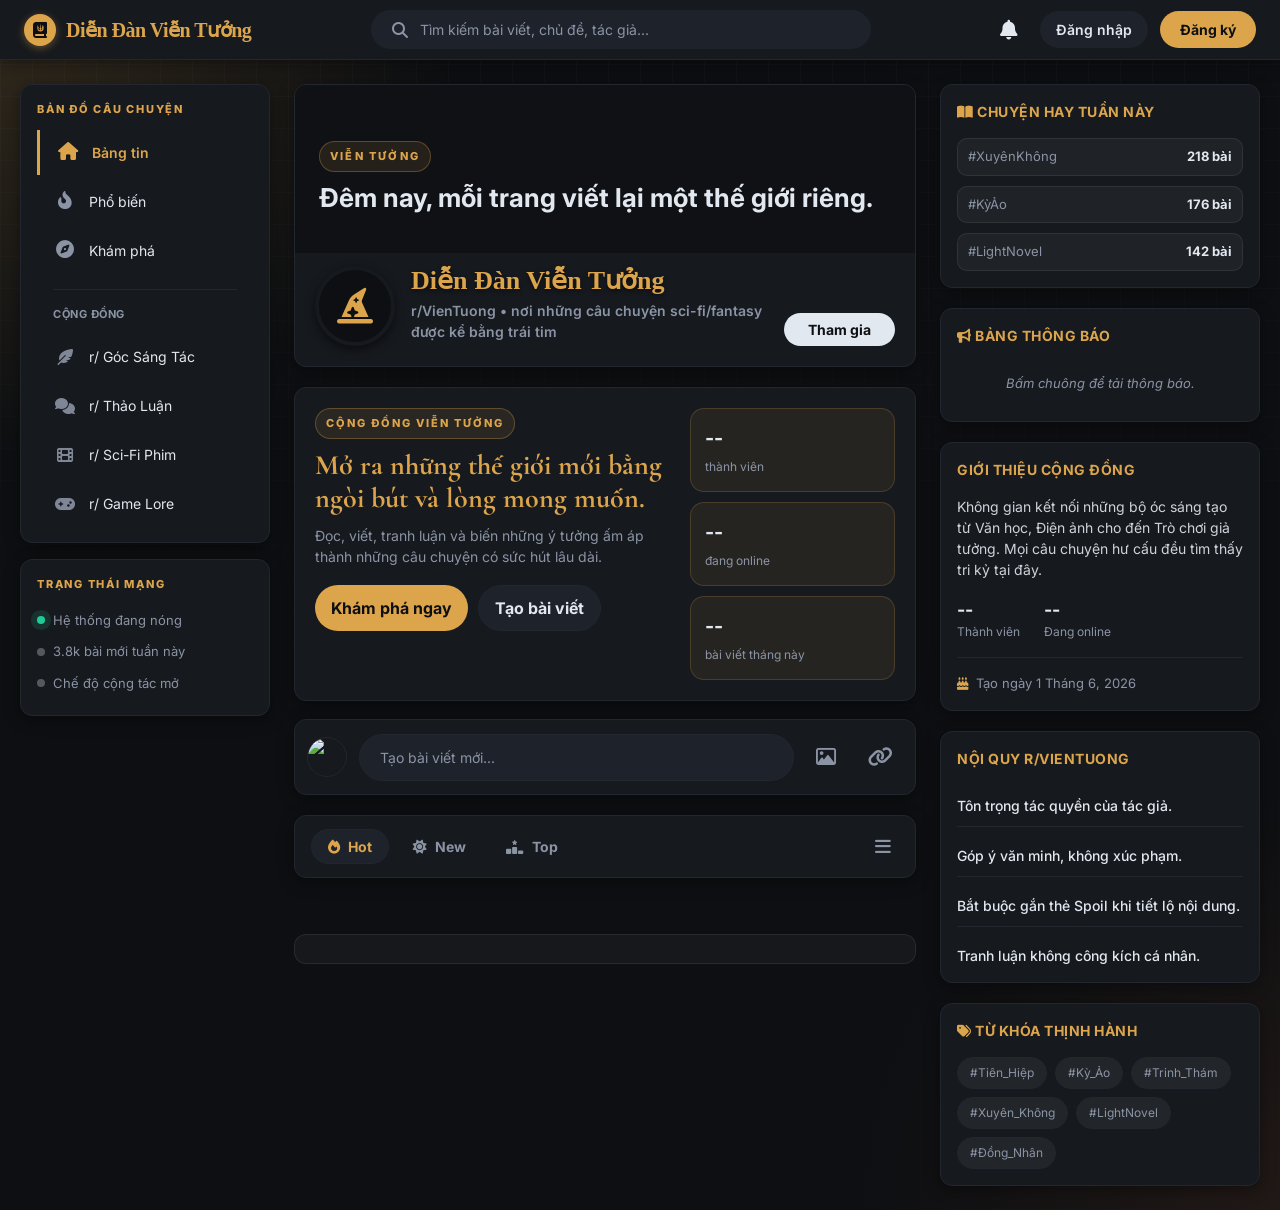
==== commit c7faa9b2: "Sửa lỗi" ====
--- a/index.html
+++ b/index.html
@@ -1,24 +1,26 @@
 ﻿<!DOCTYPE html>
 <html lang="vi">
+
 <head>
     <meta charset="UTF-8">
     <meta name="viewport" content="width=device-width, initial-scale=1.0">
-    <title>Storybook Haven | Diễn Đàn Fiction</title>
+    <title>Diễn Đàn Viễn Tưởng</title>
     <link rel="stylesheet" href="css/style.css">
     <link rel="stylesheet" href="https://cdnjs.cloudflare.com/ajax/libs/font-awesome/6.5.1/css/all.min.css" />
 </head>
+
 <body>
     <div class="page-shell">
         <header class="header">
             <div class="header-content">
                 <a href="index.html" class="logo">
                     <div class="logo-icon-bg"><i class="fa-solid fa-book-journal-whills"></i></div>
-                    <span>Storybook Haven</span>
+                    <span>Diễn Đàn Viễn Tưởng</span>
                 </a>
 
                 <form id="searchForm" class="search-bar">
                     <i class="fa-solid fa-magnifying-glass"></i>
-                    <input type="text" id="searchInput" placeholder="Tìm kiếm câu chuyện, chủ đề, tác giả...">
+                    <input type="text" id="searchInput" placeholder="Tìm kiếm bài viết, chủ đề, tác giả...">
                 </form>
 
                 <div class="header-actions">
@@ -30,13 +32,16 @@
                     </div>
 
                     <div id="userInfo" class="user-info hidden">
-                        <img id="userAvatar" src="https://images.unsplash.com/photo-1534528741775-53994a69daeb?q=80&w=100&auto=format&fit=crop" class="user-avatar" alt="User">
+                        <img id="userAvatar"
+                            src="https://images.unsplash.com/photo-1534528741775-53994a69daeb?q=80&w=100&auto=format&fit=crop"
+                            class="user-avatar" alt="User">
                         <div class="user-text">
                             <span id="userName" class="user-name">Administrator</span>
                             <span class="user-karma">2.4k karma</span>
                         </div>
                         <a id="adminLink" href="admin.html" class="btn-admin hidden">Admin</a>
-                        <button id="logoutButton" class="btn-logout"><i class="fa-solid fa-arrow-right-from-bracket"></i></button>
+                        <button id="logoutButton" class="btn-logout"><i
+                                class="fa-solid fa-arrow-right-from-bracket"></i></button>
                     </div>
 
                     <a href="./login.html" id="loginBtn" class="btn-login">Đăng nhập</a>
@@ -57,13 +62,14 @@
                         </ul>
 
                         <div class="nav-divider"></div>
-                        <h4 class="nav-title">Cộng đồng</h4>
+                        <h4 class="nav-title">CỘNG ĐỒNG</h4>
 
                         <ul class="menu-group">
-                            <li><a href="#"><i class="fa-solid fa-feather-pointed sub-icon"></i> r/ Câu Chuyện</a></li>
+                            <li><a href="#"><i class="fa-solid fa-feather-pointed sub-icon"></i> r/ Góc Sáng Tác</a>
+                            </li>
                             <li><a href="#"><i class="fa-solid fa-comments sub-icon"></i> r/ Thảo Luận</a></li>
-                            <li><a href="#"><i class="fa-solid fa-film sub-icon"></i> r/ Romance</a></li>
-                            <li><a href="#"><i class="fa-solid fa-gamepad sub-icon"></i> r/ Mystery</a></li>
+                            <li><a href="#"><i class="fa-solid fa-film sub-icon"></i> r/ Sci-Fi Phim</a></li>
+                            <li><a href="#"><i class="fa-solid fa-gamepad sub-icon"></i> r/ Game Lore</a></li>
                         </ul>
                     </nav>
                 </div>
@@ -80,52 +86,80 @@
                 <div class="subreddit-header">
                     <div class="sub-banner">
                         <div class="banner-overlay">
-                            <span class="banner-badge">FICTION HAVEN</span>
+                            <span class="banner-badge">VIỄN TƯỞNG</span>
                             <h2>Đêm nay, mỗi trang viết lại một thế giới riêng.</h2>
                         </div>
                     </div>
                     <div class="sub-info-bar">
                         <div class="sub-icon-large"><i class="fa-solid fa-hat-wizard"></i></div>
                         <div class="sub-titles">
-                            <h1 class="sub-name">Diễn Đàn Fiction</h1>
-                            <p class="sub-slug">r/Fiction • nơi những câu chuyện sống động được kể bằng trái tim</p>
-                        </div>
-                        <button class="btn-join">Tham gia</button>
+                            <h1 class="sub-name">Diễn Đàn Viễn Tưởng</h1>
+                            <p class="sub-slug">r/VienTuong • nơi những câu chuyện sci-fi/fantasy được kể bằng trái tim
+                            </p>
+                        </div>
+                        <button class="btn-join" data-community="VienTuong">Tham gia</button>
                     </div>
                 </div>
 
                 <section class="hero-panel">
                     <div class="hero-copy">
-                        <span class="eyebrow">CỘNG ĐỒNG FICTION</span>
+                        <span class="eyebrow">CỘNG ĐỒNG VIỄN TƯỞNG</span>
                         <h2>Mở ra những thế giới mới bằng ngòi bút và lòng mong muốn.</h2>
-                        <p>Đọc, viết, tranh luận và biến những ý tưởng ấm áp thành những câu chuyện có sức hút lâu dài.</p>
+                        <p>Đọc, viết, tranh luận và biến những ý tưởng ấm áp thành những câu chuyện có sức hút lâu dài.
+                        </p>
                         <div class="hero-actions">
                             <a href="discover.html" class="btn-hero primary">Khám phá ngay</a>
-                            <a href="create-post.html" class="btn-hero">Tạo bài viết</a>
+                            <a href="create-post.html" id="openCreatePost" class="btn-hero js-open-create-post">Tạo bài
+                                viết</a>
                         </div>
                     </div>
                     <div class="hero-stats">
-                        <div class="hero-stat-card"><strong>15.2k</strong><span>thành viên</span></div>
-                        <div class="hero-stat-card"><strong>124</strong><span>đang online</span></div>
-                        <div class="hero-stat-card"><strong>3.8k</strong><span>bài viết tháng này</span></div>
+                        <div class="hero-stat-card"><strong id="hero-total-users">--</strong><span>thành viên</span>
+                        </div>
+                        <div class="hero-stat-card"><strong id="hero-online-users">--</strong><span>đang online</span>
+                        </div>
+                        <div class="hero-stat-card"><strong id="hero-total-posts">--</strong><span>bài viết tháng
+                                này</span></div>
                     </div>
                 </section>
 
                 <div class="post-toolbar reddit-create-bar">
-                    <img src="https://images.unsplash.com/photo-1506794778202-cad84cf45f1d?q=80&w=100&auto=format&fit=crop" class="toolbar-avatar" alt="avatar">
-                    <a href="create-post.html" class="btn-create-input">Tạo bài viết mới...</a>
+                    <img src="https://images.unsplash.com/photo-1506794778202-cad84cf45f1d?q=80&w=100&auto=format&fit=crop"
+                        class="toolbar-avatar" alt="avatar">
+                    <a href="#" id="openCreatePostToolbar" class="btn-create-input js-open-create-post">Tạo bài viết
+                        mới...</a>
                     <a href="create-post.html" class="icon-btn"><i class="fa-regular fa-image"></i></a>
                     <a href="create-post.html" class="icon-btn"><i class="fa-solid fa-link"></i></a>
                 </div>
 
+                <!-- THÊM: Create Post Card -->
+                <div id="createPostCard" class="create-post-card hidden">
+                    <form id="createPostForm">
+                        <h3><i class="fa-solid fa-pen-to-square"></i> Tạo bài viết mới</h3>
+                        <input type="text" id="postTitle" placeholder="Tiêu đề bài viết" required>
+                        <input type="text" id="postCommunity" placeholder="Cộng đồng (VD: r/VienTuong)"
+                            value="r/Viễn tưởng">
+                        <textarea id="postContent" placeholder="Nội dung bài viết..." rows="5" required></textarea>
+                        <input type="text" id="postImage" placeholder="URL hình ảnh (tùy chọn)">
+                        <div class="form-actions">
+                            <button type="submit" class="btn-submit"><i class="fa-solid fa-paper-plane"></i> Đăng
+                                bài</button>
+                            <button type="button" class="btn-cancel"><i class="fa-solid fa-xmark"></i> Hủy</button>
+                        </div>
+                    </form>
+                </div>
+
                 <form id="filterForm" class="feed-filters reddit-filters">
-                    <button type="button" class="filter-btn active" data-filter="trending"><i class="fa-solid fa-fire"></i> Hot</button>
-                    <button type="button" class="filter-btn" data-filter="newest"><i class="fa-solid fa-sun"></i> New</button>
-                    <button type="button" class="filter-btn" data-filter="top"><i class="fa-solid fa-ranking-star"></i> Top</button>
+                    <button type="button" class="filter-btn active" data-filter="trending"><i
+                            class="fa-solid fa-fire"></i> Hot</button>
+                    <button type="button" class="filter-btn" data-filter="newest"><i class="fa-solid fa-sun"></i>
+                        New</button>
+                    <button type="button" class="filter-btn" data-filter="top"><i class="fa-solid fa-ranking-star"></i>
+                        Top</button>
                     <button class="layout-btn"><i class="fa-solid fa-bars"></i></button>
                 </form>
 
-                <div class="post-feed" id="post-feed-container"></div>
+                <div id="post-feed-container" class="post-feed"></div>
                 <div id="paginationControls" class="pagination-controls"></div>
                 <div id="savedPostsPanel" class="saved-posts-panel"></div>
             </main>
@@ -142,7 +176,7 @@
 
                 <div class="widget-card">
                     <h4 class="widget-title"><i class="fa-solid fa-bullhorn"></i> Bảng Thông Báo</h4>
-                    <div class="notif-board-content hidden" id="notifDropdown">
+                    <div id="notifDropdown" class="notif-board-content hidden">
                         <p class="notif-empty">Bấm chuông để tải thông báo.</p>
                     </div>
                 </div>
@@ -151,22 +185,37 @@
                     <div class="about-header">
                         <h4 class="widget-title">Giới thiệu cộng đồng</h4>
                     </div>
-                    <p class="about-desc">Một không gian dành cho những người yêu thích văn chương, nhân vật sống động và thế giới hư cấu. Mọi câu chuyện đều có chỗ để được kể và được thương yêu.</p>
+                    <p class="about-desc">Không gian kết nối những bộ óc sáng tạo từ Văn học, Điện ảnh cho đến Trò chơi
+                        giả tưởng. Mọi câu chuyện hư cấu đều tìm thấy tri kỷ tại đây.</p>
                     <div class="about-stats">
-                        <div class="stat"><span class="num">15.2k</span><span class="label">Thành viên</span></div>
-                        <div class="stat"><span class="num">124</span><span class="label">Đang online</span></div>
+                        <div class="stat"><span class="num" id="widget-total-users">--</span><span class="label">Thành
+                                viên</span></div>
+                        <div class="stat"><span class="num" id="widget-online-users">--</span><span class="label">Đang
+                                online</span></div>
                     </div>
                     <div class="about-date"><i class="fa-solid fa-cake-candles"></i> Tạo ngày 1 Tháng 6, 2026</div>
                 </div>
 
                 <div class="widget-card rules-card">
-                    <h4 class="widget-title">Nội quy</h4>
+                    <h4 class="widget-title">Nội quy r/VienTuong</h4>
                     <ol class="reddit-rules">
                         <li>Tôn trọng tác quyền của tác giả.</li>
                         <li>Góp ý văn minh, không xúc phạm.</li>
                         <li>Bắt buộc gắn thẻ Spoil khi tiết lộ nội dung.</li>
                         <li>Tranh luận không công kích cá nhân.</li>
                     </ol>
+                </div>
+
+                <div class="widget-card">
+                    <h4 class="widget-title"><i class="fa-solid fa-tags"></i> Từ khóa thịnh hành</h4>
+                    <div class="tag-cloud">
+                        <span class="tag">#Tiên_Hiệp</span>
+                        <span class="tag">#Kỳ_Ảo</span>
+                        <span class="tag">#Trinh_Thám</span>
+                        <span class="tag">#Xuyên_Không</span>
+                        <span class="tag">#LightNovel</span>
+                        <span class="tag">#Đồng_Nhân</span>
+                    </div>
                 </div>
             </aside>
         </div>
@@ -207,7 +256,8 @@
                 <div class="post-actions">
                     <button class="action-btn js-btn-like" style="display:none;"></button>
 
-                    <a href="post-detail.html" class="action-btn js-btn-comment js-detail-link" style="text-decoration: none;">
+                    <a href="post-detail.html" class="action-btn js-btn-comment js-detail-link"
+                        style="text-decoration: none;">
                         <i class="fa-regular fa-message"></i>
                         <span class="js-comment-count">0</span> Bình luận
                     </a>
@@ -225,208 +275,5 @@
 
     <script type="module" src="js/main.js"></script>
 </body>
-</html>
-<!DOCTYPE html>
-<html lang="vi">
-<head>
-    <meta charset="UTF-8">
-    <meta name="viewport" content="width=device-width, initial-scale=1.0">
-    <title>Diễn Đàn Viễn Tưởng</title>
-    <link rel="stylesheet" href="css/style.css">
-    <link rel="stylesheet" href="https://cdnjs.cloudflare.com/ajax/libs/font-awesome/6.5.1/css/all.min.css" />
-</head>
-<body>
-
-    <header class="header">
-        <div class="header-content">
-            <a href="index.html" class="logo">
-                <div class="logo-icon-bg"><i class="fa-solid fa-book-journal-whills"></i></div>
-                <span>Diễn Đàn Viễn Tưởng</span>
-            </a>
-
-            <form id="searchForm" class="search-bar">
-                <i class="fa-solid fa-magnifying-glass"></i>
-                <input type="text" id="searchInput" placeholder="Tìm kiếm trên diễn đàn...">
-            </form>
-
-            <div class="header-actions">
-                <div class="notifications">
-                    <button id="notifToggle" class="btn-notif">
-                        <i class="fa-solid fa-bell"></i>
-                        <span id="notifCount" class="notif-count hidden">0</span>
-                    </button>
-                </div>
-
-                <div id="userInfo" class="user-info hidden">
-                    <img id="userAvatar" src="https://images.unsplash.com/photo-1534528741775-53994a69daeb?q=80&w=100&auto=format&fit=crop" class="user-avatar" alt="User">
-                    <div class="user-text">
-                        <span id="userName" class="user-name">Administrator</span>
-                        <span class="user-karma">1.2k karma</span>
-                    </div>
-                    <a id="adminLink" href="admin.html" class="btn-admin hidden">Admin</a>
-                    <button id="logoutButton" class="btn-logout"><i class="fa-solid fa-arrow-right-from-bracket"></i></button>
-                </div>
-                
-                <a href="./login.html" id="loginBtn" class="btn-login">Đăng nhập</a>
-                <a href="./register.html" id="registerBtn" class="btn-register">Đăng ký</a>
-            </div>
-        </div>
-    </header>
-
-    <div class="app-container">
-        
-        <aside class="sidebar">
-            <nav class="nav-menu">
-                <ul class="menu-group">
-                    <li><a href="index.html" class="active"><i class="fa-solid fa-house"></i> Bảng tin (Home)</a></li>
-                    <li><a href="popular.html"><i class="fa-solid fa-fire-flame-curved"></i> Phổ biến (Popular)</a></li>
-                    <li><a href="discover.html"><i class="fa-solid fa-compass"></i> Khám phá (All)</a></li>
-                </ul>
-
-                <div class="nav-divider"></div>
-                <h4 class="nav-title">CỘNG ĐỒNG (SUBREDDITS)</h4>
-                
-                <ul class="menu-group">
-                    <li><a href="#"><i class="fa-solid fa-feather-pointed sub-icon"></i> r/ Góc Sáng Tác</a></li>
-                    <li><a href="#"><i class="fa-solid fa-comments sub-icon"></i> r/ Thảo Luận</a></li>
-                    <li><a href="#"><i class="fa-solid fa-film sub-icon"></i> r/ Sci-Fi Phim</a></li>
-                    <li><a href="#"><i class="fa-solid fa-gamepad sub-icon"></i> r/ Game Lore</a></li>
-                </ul>
-            </nav>
-        </aside>
-
-        <main class="main-content">
-            
-            <div class="subreddit-header">
-                <div class="sub-banner"></div>
-                <div class="sub-info-bar">
-                    <div class="sub-icon-large"><i class="fa-solid fa-hat-wizard"></i></div>
-                    <div class="sub-titles">
-                        <h1 class="sub-name">Diễn Đàn Viễn Tưởng</h1>
-                        <p class="sub-slug">r/VienTuong</p>
-                    </div>
-                    <button class="btn-join">Tham gia</button>
-                </div>
-            </div>
-
-            <div class="post-toolbar reddit-create-bar">
-                <img src="https://images.unsplash.com/photo-1506794778202-cad84cf45f1d?q=80&w=100&auto=format&fit=crop" class="toolbar-avatar" alt="">
-                
-                <a href="create-post.html" class="btn-create-input" style="display: block; text-decoration: none; line-height: 24px;">Tạo bài viết...</a>
-                
-                <a href="create-post.html" class="icon-btn"><i class="fa-regular fa-image"></i></a>
-                <a href="create-post.html" class="icon-btn"><i class="fa-solid fa-link"></i></a>
-            </div>
-
-            <form id="filterForm" class="feed-filters reddit-filters">
-                <button type="button" class="filter-btn active" data-filter="trending"><i class="fa-solid fa-fire"></i> Hot</button>
-                <button type="button" class="filter-btn" data-filter="newest"><i class="fa-solid fa-sun"></i> New</button>
-                <button type="button" class="filter-btn" data-filter="top"><i class="fa-solid fa-ranking-star"></i> Top</button>
-                <button class="layout-btn"><i class="fa-solid fa-bars"></i></button>
-            </form>
-
-            <div class="post-feed" id="post-feed-container"></div>
-        </main>
-
-        <aside class="right-widgets">
-            
-            <div class="widget-card">
-                <h4 class="widget-title"><i class="fa-solid fa-bullhorn"></i> Bảng Thông Báo</h4>
-                <div class="notif-board-content hidden" id="notifDropdown">
-                    <p class="notif-empty">Bấm chuông để tải thông báo.</p>
-                </div>
-            </div>
-
-            <div class="widget-card about-community">
-                <div class="about-header">
-                    <h4 class="widget-title">Giới thiệu cộng đồng</h4>
-                </div>
-                <p class="about-desc">Không gian kết nối những bộ óc sáng tạo từ Văn học, Điện ảnh cho đến Trò chơi giả tưởng. Mọi câu chuyện hư cấu đều tìm thấy tri kỷ tại đây.</p>
-                <div class="about-stats">
-                    <div class="stat"><span class="num">15.2k</span><span class="label">Thành viên</span></div>
-                    <div class="stat"><span class="num">124</span><span class="label">Đang online</span></div>
-                </div>
-                <div class="about-date"><i class="fa-solid fa-cake-candles"></i> Tạo ngày 1 Tháng 6, 2026</div>
-            </div>
-
-            <div class="widget-card rules-card">
-                <h4 class="widget-title">Nội quy r/VienTuong</h4>
-                <ol class="reddit-rules">
-                    <li>1. Tôn trọng tác quyền của tác giả.</li>
-                    <li>2. Góp ý văn minh, không xúc phạm.</li>
-                    <li>3. Bắt buộc gắn thẻ Spoil khi tiết lộ nội dung.</li>
-                    <li>4. Tranh luận không công kích cá nhân.</li>
-                </ol>
-            </div>
-
-            <div class="widget-card">
-                <h4 class="widget-title"><i class="fa-solid fa-tags"></i> Từ khóa thịnh hành</h4>
-                <div class="tag-cloud">
-                    <span class="tag">#Tiên_Hiệp</span>
-                    <span class="tag">#Kỳ_Ảo</span>
-                    <span class="tag">#Trinh_Thám</span>
-                    <span class="tag">#Xuyên_Không</span>
-                    <span class="tag">#LightNovel</span>
-                    <span class="tag">#Đồng_Nhân</span>
-                </div>
-            </div>
-
-        </aside>
-
-    </div>
-
-    <template id="postTemplate">
-        <div class="post-card js-post-card reddit-post-card" data-post-id="" data-tags="">
-            
-            <div class="vote-column">
-                <button class="vote-btn upvote"><i class="fa-solid fa-caret-up"></i></button>
-                <span class="vote-count js-like-count">0</span>
-                <button class="vote-btn downvote"><i class="fa-solid fa-caret-down"></i></button>
-            </div>
-
-            <div class="post-content-area">
-                <div class="post-header">
-                    <img src="" class="user-avatar-small js-avatar" alt="User">
-                    <div class="post-meta">
-                        <span class="post-community">r/VienTuong</span>
-                        <span class="separator">•</span>
-                        <span class="post-author">Đăng bởi u/<span class="js-author">Author</span></span>
-                        <span class="post-time js-time">Time</span>
-                    </div>
-                    <button class="btn-join-small js-btn-options"><i class="fa-solid fa-ellipsis"></i></button>
-                </div>
-
-                <a href="post-detail.html" class="post-title-link js-detail-link" style="text-decoration: none;">
-                    <h2 class="post-title js-title">Tiêu đề bài viết</h2>
-                </a>
-                
-                <div class="post-tags js-tags-container"></div>
-                
-                <a href="post-detail.html" class="post-snippet-link js-detail-link" style="text-decoration: none;">
-                    <p class="post-snippet js-content">Nội dung bài viết...</p>
-                </a>
-                
-                <img class="post-image js-image hidden" src="" alt="Ảnh bài viết" style="cursor: pointer;">
-                
-                <div class="post-actions">
-                    <button class="action-btn js-btn-like" style="display:none;"></button> 
-                    
-                    <a href="post-detail.html" class="action-btn js-btn-comment js-detail-link" style="text-decoration: none;">
-                        <i class="fa-regular fa-message"></i> 
-                        <span class="js-comment-count">0</span> Bình luận
-                    </a>
-                    
-                    <button class="action-btn js-btn-share">
-                        <i class="fa-solid fa-share"></i> Chia sẻ
-                    </button>
-                    <button class="action-btn">
-                        <i class="fa-regular fa-bookmark"></i> Lưu
-                    </button>
-                </div>
-            </div>
-        </div>
-    </template>
-
-    <script type="module" src="js/main.js"></script>
-</body>
+
 </html>
--- a/css/style.css
+++ b/css/style.css
@@ -272,10 +272,6 @@
     .post-actions { gap: 6px; }
     .action-btn { padding: 7px 10px; }
 }
-=======
-   DIỄN ĐÀN VIỄN TƯỞNG - REDDIT LAYOUT + DARK GOLD THEME
-   Bản Phối Trộn Hoàn Hảo (UI Mạng xã hội + Vibe Viễn Tưởng)
-   ========================================= */
 
 @import url('https://fonts.googleapis.com/css2?family=Inter:wght@400;500;600;700&family=Lora:ital,wght@0,400;0,600;0,700;1,400&display=swap');
 
@@ -602,7 +598,7 @@
     flex: 1; background: transparent; border: none; padding: 14px;
     color: var(--text-muted); font-weight: 600; font-size: 14px; cursor: pointer;
     display: flex; justify-content: center; align-items: center; gap: 8px;
->>>>>>> fa95cddcd1c8c81bdd1b41baf3e3f5b90f430464
+
     border-bottom: 2px solid transparent; transition: 0.2s;
 }
 .tab-btn:hover { background: var(--bg-hover); color: var(--text-main); }
@@ -617,11 +613,10 @@
     border-radius: var(--radius-sm); padding: 10px 60px 10px 16px;
     color: var(--text-main); font-size: 14px; outline: none; transition: 0.2s;
 }
-<<<<<<< HEAD
 .input-post-title:focus { border-color: var(--primary); box-shadow: 0 0 0 2px var(--primary-bg); }
-=======
-.input-post-title:focus { border-color: var(--text-main); }
->>>>>>> fa95cddcd1c8c81bdd1b41baf3e3f5b90f430464
+
+.input-post-title:focus { border-color: var(--text-main); 
+}
 .input-title-wrapper .char-count {
     position: absolute; right: 16px; top: 50%; transform: translateY(-50%);
     font-size: 12px; color: var(--text-muted); font-weight: 600;
@@ -653,12 +648,9 @@
 
 /* Gắn Tag (Flair) */
 .post-options-bar { display: flex; gap: 8px; flex-wrap: wrap; margin-top: 4px; }
-<<<<<<< HEAD
 .post-card { position: relative; overflow: hidden; }
 .post-card::before { content: ''; position: absolute; inset: 0; background: linear-gradient(90deg, transparent, rgba(220,165,76,0.06), transparent); transform: translateX(-100%); transition: transform 0.35s ease; pointer-events: none; }
 .post-card:hover::before { transform: translateX(100%); }
-=======
->>>>>>> fa95cddcd1c8c81bdd1b41baf3e3f5b90f430464
 .option-btn {
     background: transparent; border: 1px solid var(--border); color: var(--text-muted);
     padding: 6px 12px; border-radius: var(--radius-pill); font-size: 12px; font-weight: 600;
@@ -685,20 +677,12 @@
     background: var(--text-main); color: var(--bg-body); border: none;
     padding: 8px 24px; border-radius: var(--radius-pill); font-weight: 700; font-size: 14px; cursor: pointer; transition: 0.2s;
 }
-<<<<<<< HEAD
+
  .btn-submit-post:hover { background: var(--primary-hover); opacity: 0.95; transform: translateY(-1px);}
-=======
 .btn-submit-post:hover { opacity: 0.9; transform: translateY(-1px);}
->>>>>>> fa95cddcd1c8c81bdd1b41baf3e3f5b90f430464
-/* =========================================
-   GIAO DIỆN CHI TIẾT BÀI VIẾT (POST DETAIL THEATER MODE)
-   ========================================= */
-
-/* Ẩn Sidebar trái để lấy không gian cho nội dung */
 .post-detail-view .sidebar { display: none; }
 
-/* Mở rộng cột giữa lên 860px */
-.post-detail-view .main-content { 
+.post-detail-view .main-content {       
     max-width: 860px !important; 
     margin: 0; /* Xóa margin auto để widget phải được xích lại gần */
 }
